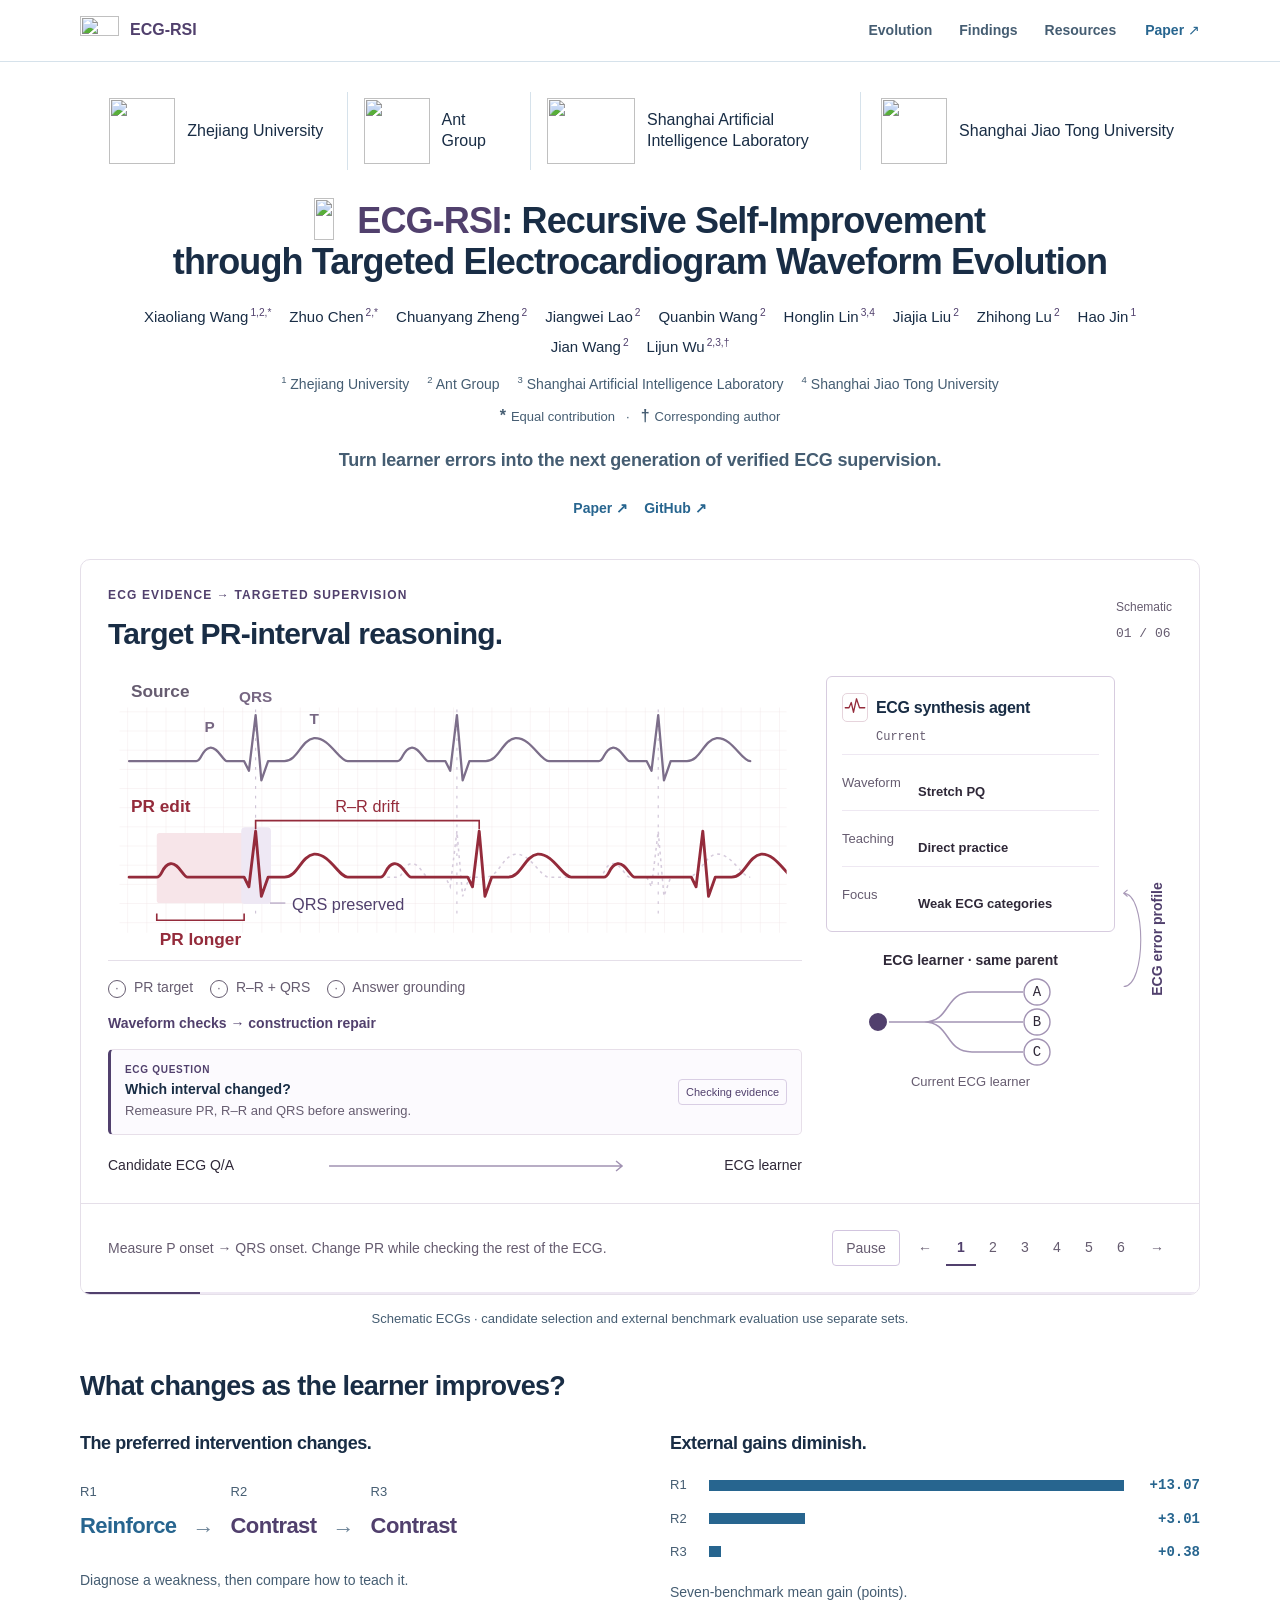
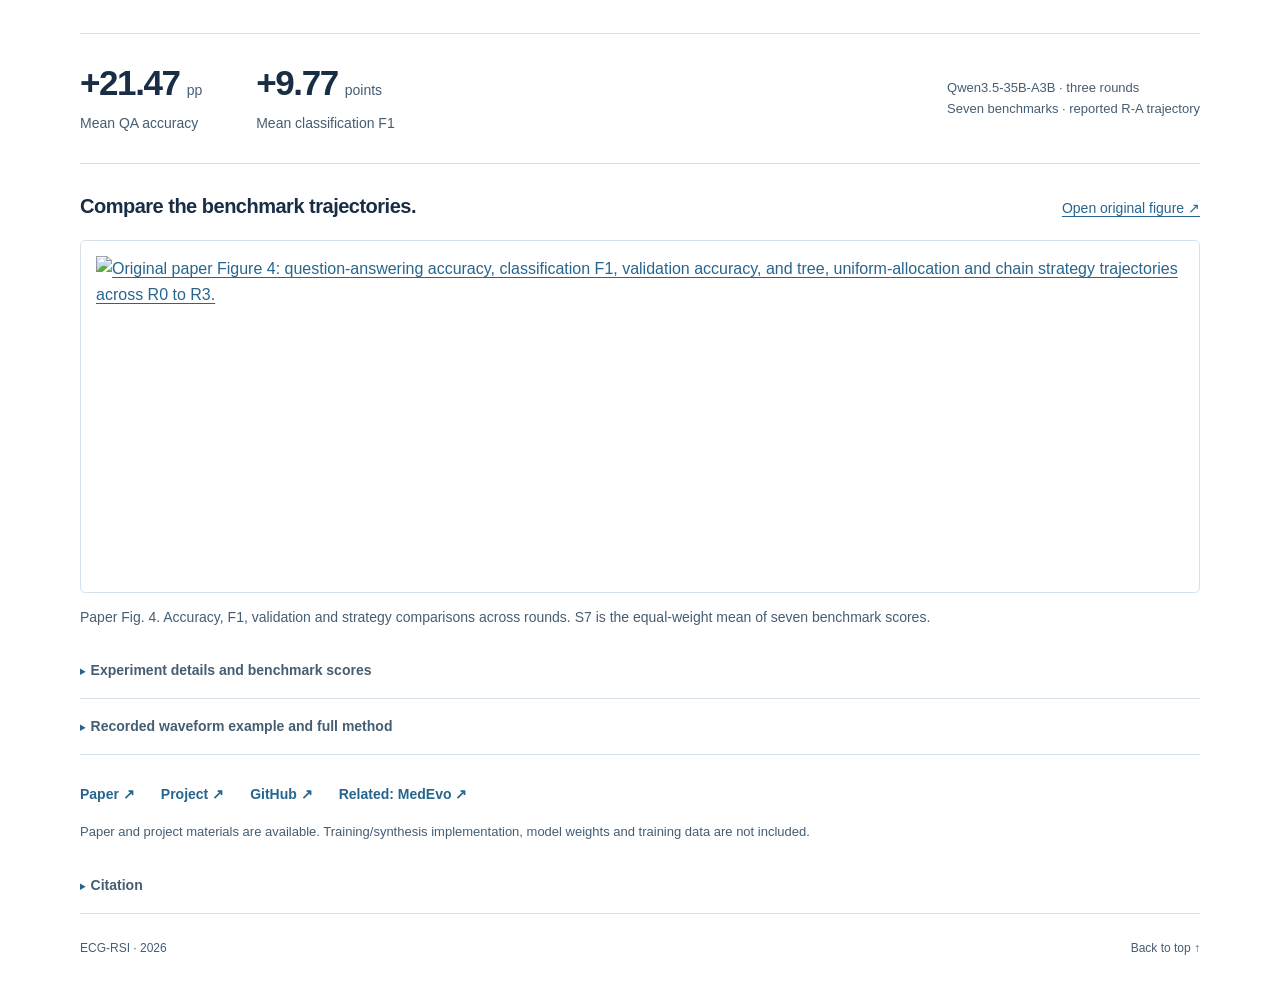
==== index.html @ 7d729351 "Align the ECG walkthrough and README" ====
<!doctype html>
<html lang="en">
<head>
  <meta charset="utf-8">
  <meta name="viewport" content="width=device-width, initial-scale=1">
  <title>ECG-RSI: Recursive Self-Improvement through Targeted Electrocardiogram Waveform Evolution</title>
  <meta name="description" content="ECG-RSI turns learner errors into targeted ECG supervision: edit and remeasure waveforms, compare training interventions, and evaluate transfer to external benchmarks.">
  <meta name="theme-color" content="#173956">
  <link rel="canonical" href="https://pork-pay.github.io/ECG-RSI/">
  <meta property="og:type" content="website">
  <meta property="og:title" content="ECG-RSI: Recursive Self-Improvement through Targeted Electrocardiogram Waveform Evolution">
  <meta property="og:description" content="Verified waveform synthesis and feedback-guided comparison of training interventions.">
  <meta property="og:url" content="https://pork-pay.github.io/ECG-RSI/">
  <meta property="og:image" content="https://pork-pay.github.io/ECG-RSI/assets/case-pr.png">
  <meta name="twitter:card" content="summary_large_image">
  <meta name="citation_title" content="ECG-RSI: Recursive Self-Improvement through Targeted Electrocardiogram Waveform Evolution">
  <meta name="citation_author" content="Xiaoliang Wang">
  <meta name="citation_author" content="Zhuo Chen">
  <meta name="citation_author" content="Chuanyang Zheng">
  <meta name="citation_author" content="Jiangwei Lao">
  <meta name="citation_author" content="Quanbin Wang">
  <meta name="citation_author" content="Honglin Lin">
  <meta name="citation_author" content="Jiajia Liu">
  <meta name="citation_author" content="Zhihong Lu">
  <meta name="citation_author" content="Hao Jin">
  <meta name="citation_author" content="Jian Wang">
  <meta name="citation_author" content="Lijun Wu">
  <meta name="citation_pdf_url" content="https://pork-pay.github.io/ECG-RSI/papers/ecg-rsi.pdf">
  <link rel="icon" href="assets/favicon.svg" type="image/svg+xml">
  <link rel="alternate icon" href="assets/favicon.ico">
  <link rel="apple-touch-icon" href="assets/apple-touch-icon.png">
  <link rel="stylesheet" href="assets/style.css">
  <script src="assets/site.js" defer></script>
</head>
<body>
<a class="skip-link" href="#main">Skip to content</a>
<header class="site-header"><nav class="nav-wrap" aria-label="Main navigation">
  <a class="project-brand" href="#top"><img src="assets/ecg-rsi-mark.svg" alt="" width="71" height="52"><span>ECG-RSI</span></a>
  <div class="nav-links"><a href="#evolution">Evolution</a><a href="#findings">Findings</a><a href="#resources">Resources</a></div>
  <a class="nav-paper" href="papers/ecg-rsi.pdf">Paper ↗</a>
</nav></header>
<main id="main">
  <section class="hero container" id="top" aria-labelledby="paper-title">
  <ul class="institution-banner" aria-label="Participating institutions">
    <li class="institution-identity institution-zju"><img class="institution-symbol" src="assets/zhejiang-university-symbol.png" width="66" height="66" alt=""><span class="institution-name">Zhejiang University</span></li>
    <li class="institution-identity institution-ant"><img class="institution-symbol" src="assets/ant-group-symbol.png" width="66" height="66" alt=""><span class="institution-name">Ant Group</span></li>
    <li class="institution-identity institution-shlab"><img class="institution-symbol" src="assets/shanghai-ai-lab-symbol.png" width="66" height="66" alt=""><span class="institution-name">Shanghai Artificial Intelligence Laboratory</span></li>
    <li class="institution-identity institution-sjtu"><img class="institution-symbol" src="assets/shanghai-jiao-tong-symbol.png" width="66" height="66" alt=""><span class="institution-name">Shanghai Jiao Tong University</span></li>
  </ul>
    <h1 id="paper-title" aria-label="ECG-RSI: Recursive Self-Improvement through Targeted Electrocardiogram Waveform Evolution"><img class="hero-mark" src="assets/ecg-rsi-mark.svg" alt="" width="100" height="73"><span class="project-name">ECG-RSI</span>: Recursive Self-Improvement <br class="title-break">through Targeted Electrocardiogram Waveform Evolution</h1>
  <section class="authors-section" id="authors" aria-label="Authors and affiliations">
    <div class="authors" aria-label="Authors">
      <span><a href="https://openreview.net/profile?id=~Wang_Xiaoliang2">Xiaoliang Wang</a><sup>1,2,*</sup></span>
      <span><a href="https://openreview.net/profile?id=~Zhuo_Chen3">Zhuo Chen</a><sup>2,*</sup></span>
      <span><a href="https://openreview.net/profile?id=~Chuanyang_Zheng2">Chuanyang Zheng</a><sup>2</sup></span>
      <span><a href="https://openreview.net/profile?id=~Jiangwei_Lao1">Jiangwei Lao</a><sup>2</sup></span>
      <span><a href="https://openreview.net/profile?id=~Quanbin_Wang1">Quanbin Wang</a><sup>2</sup></span>
      <span><a href="https://openreview.net/profile?id=~Honglin_Lin2">Honglin Lin</a><sup>3,4</sup></span>
      <span><a href="https://openreview.net/profile?id=~Jiajia_Liu1">Jiajia Liu</a><sup>2</sup></span>
      <span><a href="https://openreview.net/profile?id=~Zhihong_Lu2">Zhihong Lu</a><sup>2</sup></span>
      <span><a href="https://openreview.net/profile?id=~Hao_Jin4">Hao Jin</a><sup>1</sup></span>
      <span><a href="https://openreview.net/profile?id=~Jian_Wang25">Jian Wang</a><sup>2</sup></span>
      <span><a href="https://openreview.net/profile?id=~Lijun_Wu1">Lijun Wu</a><sup>2,3,†</sup></span>
    </div>
    <ol class="affiliations" aria-label="Author affiliations">
      <li><span><sup>1</sup> Zhejiang University</span></li><li><span><sup>2</sup> Ant Group</span></li>
      <li><span><sup>3</sup> Shanghai Artificial Intelligence Laboratory</span></li><li><span><sup>4</sup> Shanghai Jiao Tong University</span></li>
    </ol>
    <p class="author-note"><span class="note-entry"><b class="note-symbol">*</b> Equal contribution</span><span class="note-divider" aria-hidden="true">·</span><span class="note-entry"><b class="note-symbol">†</b> Corresponding author</span></p>
  </section>
    <p class="hero-idea">Turn learner errors into the next generation of verified ECG supervision.</p>
    <div class="hero-links"><a href="papers/ecg-rsi.pdf">Paper ↗</a><a href="https://github.com/pork-pay/ECG-RSI">GitHub ↗</a></div>
  </section>

  <section class="container evolution-section" id="evolution" aria-label="Animated ECG-RSI mechanism">
    <div class="evolution-demo" id="ecg-demo" data-step="5">
      <div class="demo-heading"><div><p class="eyebrow">ECG evidence → targeted supervision</p><h2 id="demo-title">Generate targeted ECG contrasts.</h2></div><div class="demo-phase"><span class="scene-kind">Schematic</span><span class="phase-count" id="phase-count">06 / 06</span></div></div>
      <div class="demo-network">
        <div class="signal-workbench">
          <svg id="signal-scene" viewBox="0 0 724 300" role="img" aria-labelledby="scene-title scene-desc">
            <title id="scene-title">ECG construction and next-generation supervision</title>
            <desc id="scene-desc">PR is measured from P onset to QRS onset. An illustrative edit lengthens PR, while construction feedback repairs R–R drift and preserves QRS morphology. Waveform-grounded answers train an ECG learner. Its errors propose three recipes from the same parent, and a separate selection set determines the retained learner and next examples.</desc>
            <defs><pattern id="ecg-grid" width="20" height="20" patternUnits="userSpaceOnUse"><path d="M20 0H0V20" fill="none" stroke="#eddee2" stroke-width=".7"/></pattern><clipPath id="signal-clip"><rect x="12" y="36" width="696" height="235" rx="5"/></clipPath></defs>
            <g id="wave-comparison" class="wave-comparison">
              <rect x="12" y="36" width="696" height="235" fill="url(#ecg-grid)" rx="5"/>
              <text class="scene-label" x="24" y="25">Source</text>
              <text class="scene-label edited-label" x="24" y="145">PR edit</text>
              <g class="signal-landmarks" aria-label="P wave, QRS complex and T wave"><text x="106" y="62">P</text><text x="154" y="30">QRS</text><text x="215" y="53">T</text></g>
              <g class="alignment-guides"><path d="M154 38V254 M364 38V254 M574 38V254"/></g>
              <path class="reference-trace" id="source-wave" d="M22 92.00 L92.00 92.00 C98.00 92.00 97.00 80.00 106.00 78.00 C114.00 76.00 120.00 92.00 124.00 92.00 L142.00 92.00 L147.00 102.00 L154.00 44.00 L160.00 112.00 L167.00 92.00 L184.00 92.00 C198.00 92.00 201.00 70.00 215.00 68.00 C231.00 67.00 241.00 92.00 250.00 92.00 L302.00 92.00 C308.00 92.00 307.00 80.00 316.00 78.00 C324.00 76.00 330.00 92.00 334.00 92.00 L352.00 92.00 L357.00 102.00 L364.00 44.00 L370.00 112.00 L377.00 92.00 L394.00 92.00 C408.00 92.00 411.00 70.00 425.00 68.00 C441.00 67.00 451.00 92.00 460.00 92.00 L512.00 92.00 C518.00 92.00 517.00 80.00 526.00 78.00 C534.00 76.00 540.00 92.00 544.00 92.00 L562.00 92.00 L567.00 102.00 L574.00 44.00 L580.00 112.00 L587.00 92.00 L604.00 92.00 C618.00 92.00 621.00 70.00 635.00 68.00 C651.00 67.00 661.00 92.00 670.00 92.00"/>
              <path class="ghost-trace" d="M22 213.00 L92.00 213.00 C98.00 213.00 97.00 201.00 106.00 199.00 C114.00 197.00 120.00 213.00 124.00 213.00 L142.00 213.00 L147.00 223.00 L154.00 165.00 L160.00 233.00 L167.00 213.00 L184.00 213.00 C198.00 213.00 201.00 191.00 215.00 189.00 C231.00 188.00 241.00 213.00 250.00 213.00 L302.00 213.00 C308.00 213.00 307.00 201.00 316.00 199.00 C324.00 197.00 330.00 213.00 334.00 213.00 L352.00 213.00 L357.00 223.00 L364.00 165.00 L370.00 233.00 L377.00 213.00 L394.00 213.00 C408.00 213.00 411.00 191.00 425.00 189.00 C441.00 188.00 451.00 213.00 460.00 213.00 L512.00 213.00 C518.00 213.00 517.00 201.00 526.00 199.00 C534.00 197.00 540.00 213.00 544.00 213.00 L562.00 213.00 L567.00 223.00 L574.00 165.00 L580.00 233.00 L587.00 213.00 L604.00 213.00 C618.00 213.00 621.00 191.00 635.00 189.00 C651.00 188.00 661.00 213.00 670.00 213.00"/>
              <rect id="pr-region" class="pr-region" x="46" y="167" width="96" height="73" rx="3"/>
              <g class="qrs-evidence"><rect x="139" y="161" width="31" height="80" rx="4"/><path d="M169 240h16"/><text x="192" y="247">QRS preserved</text></g>
              <g clip-path="url(#signal-clip)"><path class="edited-trace" id="edited-wave" d="M22 213.00 L46.00 213.00 C52.00 213.00 51.00 201.00 60.00 199.00 C68.00 197.00 74.00 213.00 78.00 213.00 L142.00 213.00 L147.00 223.00 L154.00 165.00 L160.00 233.00 L167.00 213.00 L184.00 213.00 C198.00 213.00 201.00 191.00 215.00 189.00 C231.00 188.00 241.00 213.00 250.00 213.00 L256.00 213.00 C262.00 213.00 261.00 201.00 270.00 199.00 C278.00 197.00 284.00 213.00 288.00 213.00 L352.00 213.00 L357.00 223.00 L364.00 165.00 L370.00 233.00 L377.00 213.00 L394.00 213.00 C408.00 213.00 411.00 191.00 425.00 189.00 C441.00 188.00 451.00 213.00 460.00 213.00 L466.00 213.00 C472.00 213.00 471.00 201.00 480.00 199.00 C488.00 197.00 494.00 213.00 498.00 213.00 L562.00 213.00 L567.00 223.00 L574.00 165.00 L580.00 233.00 L587.00 213.00 L604.00 213.00 C618.00 213.00 621.00 191.00 635.00 189.00 C651.00 188.00 661.00 213.00 670.00 213.00"/></g>
              <path id="pr-bracket" class="pr-bracket" d="M46 251v7H142v-7"/>
              <text id="pr-label" class="interval-label" x="94" y="284">PR longer</text>
              <path id="rr-bracket" class="rr-bracket" d="M154 163v-9H364v9"/>
              <text id="rr-label" class="rr-label" x="259" y="145">R–R preserved</text>
              <line id="scan-line" class="scan-line" x1="24" y1="165" x2="24" y2="246"/>
            </g>
            <g id="next-batch" class="next-batch">
              <text class="scene-label" x="24" y="24">Next ECG lesson: PR contrasts</text>
              <g class="candidate-pair" id="candidate-0" transform="translate(16 43)">
      <rect class="candidate-frame" x="0" y="0" width="218" height="222" rx="9"/>
      <text class="candidate-label" x="15" y="25">Pair 1</text>
      <text class="trace-label" x="15" y="51">Reference</text>
      <path class="reference-trace" d="M22 0 L92 0 C98 0 97 -12 106 -14 C114 -16 120 0 124 0 L142 0 L147 10 L154 -48 L160 20 L167 0 L184 0 C198 0 201 -22 215 -24 C231 -25 241 0 250 0 L302 0 C308 0 307 -12 316 -14 C324 -16 330 0 334 0 L352 0 L357 10 L364 -48 L370 20 L377 0 L394 0 C408 0 411 -22 425 -24 C441 -25 451 0 460 0 L512 0 C518 0 517 -12 526 -14 C534 -16 540 0 544 0 L562 0 L567 10 L574 -48 L580 20 L587 0 L604 0 C618 0 621 -22 635 -24 C651 -25 661 0 670 0" transform="translate(7 85) scale(.27 .56)"/>
      <text class="trace-label" x="15" y="145">Longer PR</text>
      <path class="contrast-trace" d="M22 0 L46 0 C52 0 51 -12 60 -14 C68 -16 74 0 78 0 L142 0 L147 10 L154 -48 L160 20 L167 0 L184 0 C198 0 201 -22 215 -24 C231 -25 241 0 250 0 L256 0 C262 0 261 -12 270 -14 C278 -16 284 0 288 0 L352 0 L357 10 L364 -48 L370 20 L377 0 L394 0 C408 0 411 -22 425 -24 C441 -25 451 0 460 0 L466 0 C472 0 471 -12 480 -14 C488 -16 494 0 498 0 L562 0 L567 10 L574 -48 L580 20 L587 0 L604 0 C618 0 621 -22 635 -24 C651 -25 661 0 670 0" transform="translate(7 181) scale(.27 .56)"/>
    </g>
<g class="candidate-pair" id="candidate-1" transform="translate(254 43)">
      <rect class="candidate-frame" x="0" y="0" width="218" height="222" rx="9"/>
      <text class="candidate-label" x="15" y="25">Pair 2</text>
      <text class="trace-label" x="15" y="51">Reference</text>
      <path class="reference-trace" d="M22 0 L92 0 C98 0 97 -12 106 -14 C114 -16 120 0 124 0 L142 0 L147 10 L154 -48 L160 20 L167 0 L184 0 C198 0 201 -22 215 -24 C231 -25 241 0 250 0 L322 0 C328 0 327 -12 336 -14 C344 -16 350 0 354 0 L372 0 L377 10 L384 -48 L390 20 L397 0 L414 0 C428 0 431 -22 445 -24 C461 -25 471 0 480 0 L552 0 C558 0 557 -12 566 -14 C574 -16 580 0 584 0 L602 0 L607 10 L614 -48 L620 20 L627 0 L644 0 C658 0 661 -22 675 -24 C691 -25 701 0 710 0" transform="translate(7 85) scale(.27 .56)"/>
      <text class="trace-label" x="15" y="145">Longer PR</text>
      <path class="contrast-trace" d="M22 0 L46 0 C52 0 51 -12 60 -14 C68 -16 74 0 78 0 L142 0 L147 10 L154 -48 L160 20 L167 0 L184 0 C198 0 201 -22 215 -24 C231 -25 241 0 250 0 L276 0 C282 0 281 -12 290 -14 C298 -16 304 0 308 0 L372 0 L377 10 L384 -48 L390 20 L397 0 L414 0 C428 0 431 -22 445 -24 C461 -25 471 0 480 0 L506 0 C512 0 511 -12 520 -14 C528 -16 534 0 538 0 L602 0 L607 10 L614 -48 L620 20 L627 0 L644 0 C658 0 661 -22 675 -24 C691 -25 701 0 710 0" transform="translate(7 181) scale(.27 .56)"/>
    </g>
<g class="candidate-pair" id="candidate-2" transform="translate(492 43)">
      <rect class="candidate-frame" x="0" y="0" width="218" height="222" rx="9"/>
      <text class="candidate-label" x="15" y="25">Pair 3</text>
      <text class="trace-label" x="15" y="51">Reference</text>
      <path class="reference-trace" d="M22 0 L92 0 C98 0 97 -12 106 -14 C114 -16 120 0 124 0 L142 0 L147 10 L154 -48 L160 20 L167 0 L184 0 C198 0 201 -22 215 -24 C231 -25 241 0 250 0 L342 0 C348 0 347 -12 356 -14 C364 -16 370 0 374 0 L392 0 L397 10 L404 -48 L410 20 L417 0 L434 0 C448 0 451 -22 465 -24 C481 -25 491 0 500 0 L592 0 C598 0 597 -12 606 -14 C614 -16 620 0 624 0 L642 0 L647 10 L654 -48 L660 20 L667 0 L684 0 C698 0 701 -22 715 -24 C731 -25 741 0 750 0" transform="translate(7 85) scale(.27 .56)"/>
      <text class="trace-label" x="15" y="145">Longer PR</text>
      <path class="contrast-trace" d="M22 0 L46 0 C52 0 51 -12 60 -14 C68 -16 74 0 78 0 L142 0 L147 10 L154 -48 L160 20 L167 0 L184 0 C198 0 201 -22 215 -24 C231 -25 241 0 250 0 L296 0 C302 0 301 -12 310 -14 C318 -16 324 0 328 0 L392 0 L397 10 L404 -48 L410 20 L417 0 L434 0 C448 0 451 -22 465 -24 C481 -25 491 0 500 0 L546 0 C552 0 551 -12 560 -14 C568 -16 574 0 578 0 L642 0 L647 10 L654 -48 L660 20 L667 0 L684 0 C698 0 701 -22 715 -24 C731 -25 741 0 750 0" transform="translate(7 181) scale(.27 .56)"/>
    </g>
              <text class="pair-caption" x="362" y="288">Same R–R within each pair · different PR</text>
            </g>
          </svg>
          <div class="construction-checks" aria-label="ECG construction checks"><span id="target-check"><i>·</i> PR target</span><span id="protect-check"><i>·</i> R–R + QRS</span><span id="answer-check"><i>·</i> Answer grounding</span><span class="feedback-tag" id="construction-feedback">Waveform checks → construction repair</span></div>
          <div class="ecg-question" id="ecg-question" data-state="candidate"><div><span class="question-label">ECG question</span><strong>Which interval changed?</strong><p id="question-answer">Contrasting PR · matched R–R within each pair.</p></div><span class="question-state" id="question-state">Next candidates</span></div>
          <div class="learning-route"><span id="admission-label">Candidate ECG Q/A</span><svg viewBox="0 0 300 22" aria-hidden="true"><path d="M0 11H293m-6-5 6 5-6 5"/><circle id="example-packet" cx="293" cy="11" r="4"/></svg><span>ECG learner</span></div>
        </div>
        <div class="agent-column">
          <div class="agent-state updated" id="agent-state">
            <div class="agent-heading"><span class="agent-icon" aria-hidden="true"><svg viewBox="0 0 32 32"><path d="M3 17H8l3-7 3 13 4-18 4 12h7"/></svg></span><h3>ECG synthesis agent</h3><span id="agent-version">Retained</span></div>
            <dl class="agent-rules">
              <div id="operator-rule" class="changed"><dt>Waveform</dt><dd><s id="operator-old">Stretch PQ</s><strong id="operator-value">PQ + TP compensation</strong></dd></div>
              <div id="prompt-rule" class="changed"><dt>Teaching</dt><dd><s id="prompt-old">Direct practice</s><strong id="prompt-value">PR contrast pairs</strong></dd></div>
              <div id="sampling-rule" class="changed"><dt>Focus</dt><dd><s id="sampling-old">Weak ECG categories</s><strong id="sampling-value">Interval confusion</strong></dd></div>
            </dl>
          </div>
          <div class="student-state">
            <div><p class="student-label">ECG learner · same parent</p><svg class="branch-scene" viewBox="0 0 244 100" role="img" aria-label="Three candidate interventions are trained from the same parent and compared"><path d="M29 50H75M75 50C102 50 95 20 123 20H174M75 50H174M75 50C102 50 95 80 123 80H174"/><circle class="parent-dot" cx="29" cy="50" r="10"/><circle class="branch-node branch-a" cx="188" cy="20" r="13"/><circle class="branch-node branch-b selected" cx="188" cy="50" r="13"/><circle class="branch-node branch-c" cx="188" cy="80" r="13"/><text x="188" y="24">A</text><text x="188" y="54">B</text><text x="188" y="84">C</text></svg><p id="student-status">Retained recipe → next ECG batch</p></div>
            <div class="learner-return active"><svg viewBox="0 0 45 203" aria-hidden="true"><path id="learner-return-path" d="M3 186C44 186 44 18 3 18m7-6-7 6 7 6"/><circle id="feedback-packet" r="4" cx="3" cy="18"/></svg><span>ECG error profile</span></div>
          </div>
        </div>
      </div>
      <div class="demo-footer"><p id="phase-caption">The next batch contrasts PR at matched R–R. Each candidate is checked before use.</p><div class="demo-controls"><button id="play-toggle" type="button" aria-label="Play animation">Play</button><button id="previous-step" type="button" aria-label="Previous step">←</button><div class="step-buttons" aria-label="Animation steps"><button type="button" data-step-to="0" aria-label="Step 1: Measure and edit PR">1</button><button type="button" data-step-to="1" aria-label="Step 2: Preserve R–R and QRS">2</button><button type="button" data-step-to="2" aria-label="Step 3: Verify ECG evidence and answer">3</button><button type="button" data-step-to="3" aria-label="Step 4: Propose ECG teaching recipes">4</button><button type="button" data-step-to="4" aria-label="Step 5: Select a qualifying recipe">5</button><button type="button" data-step-to="5" aria-label="Step 6: Generate PR contrast pairs" aria-current="step">6</button></div><button id="next-step" type="button" aria-label="Next step">→</button></div></div>
      <div class="animation-progress" role="progressbar" aria-label="Animation position" aria-valuemin="0" aria-valuemax="100" aria-valuenow="100"><span id="animation-progress"></span></div>
    </div>
    <p class="demo-note">Schematic ECGs · candidate selection and external benchmark evaluation use separate sets.</p>
  </section>



  <section class="container findings-section" id="findings" aria-labelledby="findings-title">
    <h2 id="findings-title">What changes as the learner improves?</h2>
    <div class="insights">
      <article class="teaching-insight"><h3>The preferred intervention changes.</h3><div class="teaching-path"><div><span>R1</span><strong>Reinforce</strong></div><i aria-hidden="true">→</i><div><span>R2</span><strong>Contrast</strong></div><i aria-hidden="true">→</i><div><span>R3</span><strong>Contrast</strong></div></div><p>Diagnose a weakness, then compare how to teach it.</p></article>
      <article class="transfer-insight"><h3>External gains diminish.</h3><div class="gain-bars" aria-label="Successive external S7 gains: R1 13.07, R2 3.01, R3 0.38 points"><div><span>R1</span><i style="--gain:100%"></i><strong>+13.07</strong></div><div><span>R2</span><i style="--gain:23.03%"></i><strong>+3.01</strong></div><div><span>R3</span><i style="--gain:2.91%"></i><strong>+0.38</strong></div></div><p>Seven-benchmark mean gain (points).</p></article>
    </div>
    <div class="headline-results"><div><strong>+21.47<span>pp</span></strong><span>Mean QA accuracy</span></div><div><strong>+9.77<span>points</span></strong><span>Mean classification F1</span></div><p>Qwen3.5-35B-A3B · three rounds<br> Seven benchmarks · reported R-A trajectory</p></div>
    <figure class="paper-comparison" id="benchmark-comparison">
      <div class="comparison-heading"><h3>Compare the benchmark trajectories.</h3><a href="assets/benchmark-comparison.pdf" target="_blank" rel="noopener">Open original figure ↗</a></div>
      <div class="comparison-scroll" tabindex="0" role="region" aria-label="Figure 4 benchmark comparisons; scroll horizontally on small screens"><a href="assets/benchmark-comparison.pdf" target="_blank" rel="noopener"><img src="assets/benchmark-comparison.png" width="1584" height="467" alt="Original paper Figure 4: question-answering accuracy, classification F1, validation accuracy, and tree, uniform-allocation and chain strategy trajectories across R0 to R3." loading="lazy"></a></div>
      <figcaption>Paper Fig. 4. Accuracy, F1, validation and strategy comparisons across rounds. S7 is the equal-weight mean of seven benchmark scores. <span class="scroll-hint">Scroll to compare panels.</span></figcaption>
    </figure>
    <details class="detail-block" id="experiment-details"><summary>Experiment details and benchmark scores</summary><div class="detail-content"><p>S7 equally weights four accuracy and three classification F1 scores on a 0–100 scale. The main trajectory rises from 30.15 to 46.61. Mean QA accuracy increases from 34.57% to 56.04%; mean F1 increases from 24.27 to 34.03. Gains are computed before rounding.</p><div class="table-scroll" tabindex="0" role="region" aria-label="Round-by-round benchmark table; scroll horizontally on small screens">
          <table><caption>ECG-RSI main trajectory (R-A)</caption><thead><tr><th scope="col">Benchmark</th><th scope="col">Metric</th><th scope="col">R0</th><th scope="col">R1</th><th scope="col">R2</th><th scope="col">R3</th></tr></thead><tbody>
            <tr><th scope="row">MMMU-ECG</th><td>Accuracy</td><td>42.00</td><td>48.00</td><td>56.00</td><td>57.50</td></tr>
            <tr><th scope="row">CSN</th><td>Accuracy</td><td>30.91</td><td>61.68</td><td>64.86</td><td>67.23</td></tr>
            <tr><th scope="row">G12EC</th><td>Accuracy</td><td>41.36</td><td>64.61</td><td>66.39</td><td>66.24</td></tr>
            <tr><th scope="row">ECG-QA</th><td>Accuracy</td><td>23.99</td><td>33.56</td><td>34.55</td><td>33.18</td></tr>
            <tr><th scope="row">PTB-XL</th><td>F1</td><td>29.50</td><td>32.90</td><td>36.40</td><td>38.30</td></tr>
            <tr><th scope="row">CPSC2018</th><td>F1</td><td>13.10</td><td>23.00</td><td>23.90</td><td>22.80</td></tr>
            <tr><th scope="row">CODE-15%</th><td>F1</td><td>30.20</td><td>38.80</td><td>41.50</td><td>41.00</td></tr>
            <tr class="aggregate"><th scope="row">S7</th><td>Equal-weight mean</td><td>30.15</td><td>43.22</td><td>46.23</td><td>46.61</td></tr>
          </tbody></table>
        </div><p>Interventions are compared from the same parent on a separate selection set. Source: the paper’s main results and “Round-Wise Branch Selection and Data Composition.” These are observations from the reported setting.</p></div></details>
    <details class="detail-block" id="method"><summary>Recorded waveform example and full method</summary><div class="detail-content"><p>The appendix PR example requests 300 ms and remeasures 298 ms, with heart rate 74.6 bpm. It lengthens the PQ segment and compensates in the TP segment to preserve the RR interval. These values follow the paper’s automatic measurement convention.</p><figure><a href="assets/case-pr.png" target="_blank" rel="noopener"><img src="assets/case-pr.png" width="1844" height="1060" alt="Recorded PR-prolongation example from the paper" loading="lazy"></a><figcaption>Paper appendix, Case 1. Click to inspect the original and edited ECGs.</figcaption></figure><figure><a href="assets/method.svg" target="_blank" rel="noopener"><img src="assets/method.svg" width="896" height="410" alt="ECG-RSI framework with construction and learner feedback loops" loading="lazy"></a><figcaption>Paper Fig. 1. Construction feedback repairs operators and prompts. Learner feedback proposes recipes; same-parent candidate comparisons select a model.</figcaption></figure></div></details>
  </section>

  <section class="container resources-section" id="resources" aria-label="Resources">
    <div class="resource-links"><a href="papers/ecg-rsi.pdf">Paper ↗</a><a href="https://pork-pay.github.io/ECG-RSI/">Project ↗</a><a href="https://github.com/pork-pay/ECG-RSI">GitHub ↗</a><a href="https://pork-pay.github.io/MedEvo/">Related: MedEvo ↗</a></div>
    <p class="availability">Paper and project materials are available. Training/synthesis implementation, model weights and training data are not included.</p>
    <details class="detail-block citation" id="cite"><summary>Citation</summary><div class="detail-content"><button class="copy-button" type="button" data-copy="bibtex">Copy BibTeX</button><pre><code id="bibtex">@misc{wang2026ecgrsi,
  title = {ECG-RSI: Recursive Self-Improvement through Targeted Electrocardiogram Waveform Evolution},
  author = {Wang, Xiaoliang and Chen, Zhuo and Zheng, Chuanyang and Lao, Jiangwei and Wang, Quanbin and Lin, Honglin and Liu, Jiajia and Lu, Zhihong and Jin, Hao and Wang, Jian and Wu, Lijun},
  year = {2026},
  url = {https://pork-pay.github.io/ECG-RSI/}
}</code></pre><p id="copy-status" role="status" aria-live="polite"></p></div></details>
  </section>
</main>
<footer class="container site-footer"><span>ECG-RSI · 2026</span><a href="#top">Back to top ↑</a></footer>
</body>
</html>
---- assets/style.css ----
/* ECG-RSI: compact research narrative, legible mechanism and original evidence. */
:root {
  --ink: #192d45;
  --muted: #455d72;
  --blue: #27658f;
  --teal: #126e70;
  --violet: #51406d;
  --maroon: #942b3b;
  --warn: #942b3b;
  --line: #d6e2eb;
  --paper: #fff;
  --ivory: #f7fbff;
  --content: 1120px;
}
* { box-sizing: border-box; }
html { scroll-behavior: smooth; scroll-padding-top: 76px; }
body { margin: 0; background: var(--paper); color: var(--ink); font: 16px/1.65 -apple-system, BlinkMacSystemFont, "Segoe UI", Helvetica, Arial, sans-serif; -webkit-font-smoothing: antialiased; }
a { color: var(--blue); text-decoration-thickness: 1px; text-underline-offset: 3px; }
a:hover { color: var(--violet); }
button { font: inherit; }
button, a, summary { -webkit-tap-highlight-color: transparent; }
a:focus-visible, button:focus-visible, summary:focus-visible, [tabindex]:focus-visible { outline: 3px solid var(--teal); outline-offset: 4px; }
h1, h2, h3, p, figure { margin: 0; }
h1, h2, h3 { line-height: 1.22; letter-spacing: -.025em; text-wrap: balance; }
img, svg { max-width: 100%; height: auto; }
sup { font-size: .68em; line-height: 0; vertical-align: super; }
.container, .nav-wrap { width: min(var(--content), calc(100% - 56px)); margin-inline: auto; }
.skip-link { position: fixed; left: 20px; top: -70px; padding: 8px 15px; background: white; z-index: 30; }
.skip-link:focus { top: 10px; }
.site-header { height: 62px; border-bottom: 1px solid var(--line); background: white; }
.nav-wrap { display: flex; align-items: center; height: 100%; gap: 26px; }
.project-brand { display: inline-flex; align-items: center; gap: 11px; color: var(--violet); font-size: 16px; font-weight: 720; text-decoration: none; }
.project-brand img { width: 39px; height: auto; }
.nav-links { display: flex; gap: 27px; margin-left: auto; }
.nav-links a, .nav-paper { font-size: 14px; font-weight: 550; text-decoration: none; }
.nav-links a { color: var(--muted); }
.nav-paper { margin-left: 3px; }
.hero { text-align: center; padding: 33px 0 28px; }
.hero h1 { color: var(--ink); }
.project-name { display: inline-flex; align-items: center; justify-content: center; gap: 17px; color: var(--violet); font-size: 48px; font-weight: 760; letter-spacing: -.045em; }
.project-name img { width: 77px; height: auto; }
.title-detail { display: block; font-size: 23px; font-weight: 570; letter-spacing: -.025em; line-height: 1.35; margin: 12px auto 0; max-width: 970px; }
.hero-idea { font-size: 16px; color: var(--muted); margin: 17px 0 13px; }
.hero-links { display: flex; align-items: center; justify-content: center; gap: 27px; }
.hero-links a { font-size: 14px; font-weight: 650; text-decoration: none; }
.evolution-section { margin-top: 5px; }
.evolution-demo { --ecg-red: #942b3b; --ecg-purple: #51406d; --ink: #2f2838; --muted: #665c70; --line: #e5dfe9; background: #fff; border: 1px solid var(--line); border-radius: 10px; overflow: hidden; }
.demo-heading { display: flex; align-items: center; justify-content: space-between; gap: 20px; padding: 26px 27px 20px; }
.eyebrow { font-size: 12px; letter-spacing: .095em; text-transform: uppercase; font-weight: 680; color: var(--violet); margin-bottom: 10px; }
.demo-heading h2 { font-size: 30px; min-height: 37px; font-weight: 680; }
.phase-count { font: 13px ui-monospace, SFMono-Regular, Consolas, monospace; color: var(--muted); align-self: flex-start; padding-top: 5px; white-space: nowrap; }
.demo-phase { display: flex; flex-direction: column; align-items: flex-end; gap: 3px; }
.scene-kind { font-size: 12px; color: var(--muted); }
.demo-network { display: grid; grid-template-columns: minmax(0, 1fr) 346px; gap: 24px; padding: 0 27px 17px; }
.signal-workbench { min-width: 0; align-self: center; }
.signal-workbench > svg { width: 100%; display: block; overflow: visible; }
.scene-label { font-size: 18px; font-weight: 600; fill: var(--muted); }
.edited-label { fill: var(--ecg-red); }
.signal-landmarks { font-size: 16px; font-weight: 600; fill: #776783; text-anchor: middle; }
.alignment-guides path { fill: none; stroke: #cbbfd4; stroke-width: 1.1; stroke-dasharray: 3 7; }
.reference-trace { fill: none; stroke: #7c6e8a; stroke-width: 2.4; stroke-linecap: round; stroke-linejoin: round; }
.ghost-trace { fill: none; stroke: #d6cbdc; stroke-width: 1.6; stroke-dasharray: 3 4; }
.edited-trace { fill: none; stroke: var(--ecg-red); stroke-width: 3; stroke-linecap: round; stroke-linejoin: round; }
.pr-region { fill: #f7e5e9; }
.qrs-evidence rect { fill: #eee8f4; }
.qrs-evidence path { fill: none; stroke: #ac9cbd; stroke-width: 1.2; }
.qrs-evidence text { font-size: 17px; fill: var(--ecg-purple); }
.pr-bracket, .rr-bracket { fill: none; stroke: var(--ecg-red); stroke-width: 1.7; }
.rr-bracket { stroke: var(--ecg-purple); }
.interval-label { font-size: 18px; fill: var(--ecg-red); font-weight: 650; text-anchor: middle; }
.rr-label { font-size: 17px; fill: var(--ecg-purple); text-anchor: middle; }
.scan-line { stroke: var(--ecg-purple); stroke-width: 2; opacity: 0; }
.construction-checks { display: flex; align-items: center; justify-content: flex-start; gap: 12px 17px; border-top: 1px solid var(--line); padding: 15px 0 12px; color: var(--muted); flex-wrap: wrap; font-size: 14px; min-height: 59px; }
.construction-checks > span { white-space: nowrap; }
.construction-checks i { font-style: normal; display: inline-flex; justify-content: center; align-items: center; width: 18px; height: 18px; border: 1px solid currentColor; border-radius: 50%; font-size: 12px; margin-right: 4px; }
.construction-checks .pass { color: var(--ecg-purple); }
.construction-checks .fail { color: var(--ecg-red); }
.feedback-tag { font-size: 14px; width: 100%; color: var(--violet); font-weight: 550; }
.feedback-tag.active { color: var(--maroon); font-weight: 680; }
.ecg-question { display: flex; align-items: center; justify-content: space-between; gap: 14px; padding: 13px 14px; margin: 2px 0 10px; border: 1px solid #e7dfe9; border-left: 3px solid var(--ecg-purple); border-radius: 5px; background: #fcfafe; }
.question-label { display: block; font-size: 10px; line-height: 1.3; font-weight: 650; text-transform: uppercase; letter-spacing: .07em; color: var(--ecg-purple); margin-bottom: 4px; }
.ecg-question strong { display: block; font-size: 14px; line-height: 1.4; font-weight: 600; }
.ecg-question p { font-size: 13px; line-height: 1.45; color: var(--muted); margin-top: 3px; }
.question-state { flex-shrink: 0; font-size: 11px; line-height: 1.3; white-space: nowrap; color: var(--ecg-purple); border: 1px solid #d9cee4; border-radius: 4px; padding: 5px 7px; }
.ecg-question[data-state="repair"] { border-left-color: var(--ecg-red); background: #fffafb; }
.ecg-question[data-state="repair"] .question-state { color: var(--ecg-red); border-color: #e5c6ce; }
.ecg-question[data-state="verified"] .question-state { background: #f0eaf6; }
.learning-route { display: flex; gap: 13px; align-items: center; min-height: 41px; font-size: 14px; color: var(--ink); }
.learning-route > svg { flex: 1; min-width: 15px; height: 22px; overflow: visible; }
.learning-route path { fill: none; stroke: #a192b2; stroke-width: 1.5; }
.learning-route circle { fill: var(--ecg-purple); opacity: 0; }
.learning-route > span { white-space: nowrap; }
.agent-column { position: relative; padding: 3px 57px 0 0; min-width: 0; }
.agent-state { border: 1px solid #d7ccdf; background: white; border-radius: 6px; padding: 16px 15px 9px; min-height: 249px; position: relative; }
.agent-heading { display: flex; align-items: center; gap: 8px; margin-bottom: 10px; flex-wrap: wrap; }
.agent-icon { color: var(--ecg-red); width: 26px; height: 29px; display: inline-flex; align-items: center; justify-content: center; border: 1px solid #e6d4dc; border-radius: 5px; }
.agent-icon svg { width: 24px; height: 24px; }
.agent-icon path { fill: none; stroke: currentColor; stroke-width: 1.7; stroke-linecap: round; stroke-linejoin: round; }
.agent-heading h3 { font-size: 16px; font-weight: 650; letter-spacing: -.02em; }
.agent-heading > span:last-child { font: 12px ui-monospace, SFMono-Regular, Consolas, monospace; color: var(--muted); width: 100%; padding-left: 34px; }
.agent-rules { margin: 0; }
.agent-rules > div { display: grid; grid-template-columns: 68px 1fr; gap: 8px; min-height: 56px; align-items: center; border-top: 1px solid #eee8f2; }
.agent-rules dt { font-size: 13px; color: var(--muted); }
.agent-rules dd { margin: 0; font-size: 13px; line-height: 1.5; min-width: 0; }
.agent-rules s { color: #857a90; display: block; min-height: 19px; text-decoration-color: #a99bb4; visibility: hidden; }
.agent-rules strong { color: var(--ink); font-weight: 560; display: block; }
.agent-rules .changed s { visibility: visible; }
.agent-rules .changed strong { color: var(--violet); }
.agent-rules #operator-rule.changed strong { color: var(--ecg-red); }
.agent-state.updated { border-color: #a99abe; }
.student-state { position: static; display: flex; align-items: center; justify-content: center; min-height: 163px; padding: 17px 0 0; }
.student-state > div:first-child { width: 100%; }
.student-label { text-align: center; font-size: 14px; color: var(--ink); font-weight: 550; }
.branch-scene { width: 244px; height: 100px; display: block; margin: auto; }
.branch-scene path { fill: none; stroke: #a394b4; stroke-width: 1.6; }
.parent-dot { fill: var(--ecg-purple); stroke: white; stroke-width: 2; }
.branch-node { fill: white; stroke: #a394b4; stroke-width: 1.4; }
.branch-scene text { font: 14px ui-monospace, SFMono-Regular, Consolas, monospace; fill: var(--ink); text-anchor: middle; }
.branch-node.active { fill: #efe9f5; stroke: var(--violet); stroke-width: 2; }
.branch-b.selected { fill: #ded2ea; stroke: var(--ecg-purple); stroke-width: 2.4; }
.student-state #student-status { text-align: center; font-size: 13px; color: var(--muted); min-height: 22px; line-height: 1.5; }
.learner-return { position: absolute; top: 65px; right: 0; height: calc(100% - 110px); width: 50px; }
.learner-return svg { position: absolute; left: 0; top: 0; width: 25px; height: 100%; overflow: visible; }
.learner-return path { fill: none; stroke: #a99ab8; stroke-width: 2; }
.learner-return circle { fill: var(--violet); opacity: 0; }
.learner-return > span { position: absolute; left: 28px; top: 50%; writing-mode: vertical-rl; transform: translateY(-50%) rotate(180deg); white-space: nowrap; font-size: 14px; line-height: 1; color: var(--violet); font-weight: 550; }
.learner-return.active path { stroke: var(--violet); stroke-width: 2.2; }
.next-batch { opacity: 1; }
.wave-comparison { opacity: 0; }
.candidate-frame { fill: #fff; stroke: #dacede; stroke-width: 1.2; }
.candidate-label { font-size: 18px; font-weight: 650; fill: var(--ink); }
.trace-label { font-size: 16px; fill: var(--muted); }
.contrast-trace { fill: none; stroke: var(--ecg-red); stroke-width: 1.8; stroke-linecap: round; stroke-linejoin: round; vector-effect: non-scaling-stroke; }
.candidate-pair .reference-trace { stroke-width: 1.6; vector-effect: non-scaling-stroke; }
.pair-caption { font-size: 17px; fill: var(--violet); font-weight: 550; text-anchor: middle; }
.demo-footer { border-top: 1px solid var(--line); display: flex; align-items: center; justify-content: space-between; flex-wrap: wrap; gap: 17px; padding: 17px 27px; min-height: 89px; background: #fff; }
.demo-footer > p { font-size: 14px; color: var(--muted); max-width: 610px; line-height: 1.6; flex: 1 1 430px; }
.demo-controls { display: flex; gap: 6px; align-items: center; flex-shrink: 0; margin-left: auto; }
.demo-controls button { border: 0; background: transparent; color: var(--muted); font-size: 14px; cursor: pointer; border-radius: 4px; min-width: 30px; height: 36px; padding: 4px; }
.demo-controls #play-toggle { border: 1px solid #d2c5df; font-size: 14px; min-width: 68px; margin-right: 4px; }
.demo-controls button:hover { background: #f1ebf7; color: var(--violet); }
.step-buttons { display: flex; gap: 2px; }
.step-buttons button { width: 30px; min-width: 30px; border-bottom: 2px solid transparent; border-radius: 0; }
.step-buttons button[aria-current="step"] { color: var(--violet); border-color: var(--violet); font-weight: 700; }
.animation-progress { height: 2px; background: #eee8f3; }
.animation-progress > span { display: block; width: 100%; height: 100%; background: var(--violet); }
.demo-note { font-size: 13px; color: var(--muted); margin: 13px 0 0; text-align: center; }
.authors-section { text-align: center; padding: 31px 0 28px; border-bottom: 1px solid var(--line); }
.authors { display: flex; flex-wrap: wrap; justify-content: center; gap: 4px 17px; font-size: 14px; line-height: 1.8; max-width: 1080px; margin: auto; }
.authors > span { white-space: nowrap; }
.authors a { color: var(--ink); text-decoration: none; }
.authors a:hover { text-decoration: underline; }
.authors sup { color: var(--violet); margin-left: 2px; }
.affiliations { list-style: none; padding: 0; display: grid; grid-template-columns: repeat(4, 1fr); gap: 14px 22px; justify-content: center; font-size: 12px; color: var(--muted); margin: 23px auto 0; max-width: 1040px; line-height: 1.5; }
.affiliations li { display: flex; flex-direction: column; align-items: center; gap: 9px; }
.affiliation-mark { display: flex; justify-content: center; align-items: center; height: 30px; }
.affiliation-mark img { height: 30px; width: auto; }
.affiliations li:nth-child(3) .affiliation-mark img { width: 64px; height: auto; }
.author-note { font-size: 12px; color: var(--muted); margin-top: 15px; }
.findings-section { padding-top: 41px; }
.findings-section > h2 { font-size: 27px; font-weight: 630; margin-bottom: 30px; }
.insights { display: grid; grid-template-columns: 1fr 1fr; gap: 60px; }
.insights h3 { font-size: 18px; font-weight: 650; margin-bottom: 19px; }
.insights p { font-size: 14px; color: var(--muted); margin-top: 18px; }
.teaching-path { display: flex; align-items: center; gap: 16px; min-height: 77px; }
.teaching-path > div { min-width: 85px; }
.teaching-path span { font-size: 13px; color: var(--muted); display: block; margin-bottom: 6px; }
.teaching-path strong { font-size: 22px; font-weight: 550; color: var(--violet); letter-spacing: -.025em; }
.teaching-path > div:first-child strong { color: var(--blue); }
.teaching-path i { font-style: normal; color: #6c8397; font-size: 22px; align-self: flex-end; margin-bottom: 4px; }
.gain-bars { display: grid; gap: 12px; }
.gain-bars > div { display: grid; grid-template-columns: 27px 1fr 64px; gap: 12px; align-items: center; font-size: 13px; color: var(--muted); }
.gain-bars i { display: block; background: var(--blue); width: var(--gain); height: 11px; min-width: 3px; }
.gain-bars strong { font: 14px ui-monospace, SFMono-Regular, Consolas, monospace; font-weight: 600; text-align: right; color: var(--blue); }
.headline-results { display: flex; align-items: center; gap: 54px; padding: 28px 0; margin: 29px 0 14px; border-block: 1px solid var(--line); }
.headline-results > div > strong { font-size: 35px; font-weight: 620; letter-spacing: -.04em; color: var(--ink); line-height: 1.2; display: block; }
.headline-results strong > span { font-size: 14px; font-weight: 400; letter-spacing: 0; margin-left: 7px; color: var(--muted); }
.headline-results > div > span { font-size: 14px; display: block; color: var(--muted); margin-top: 8px; }
.headline-results > p { font-size: 13px; color: var(--muted); margin-left: auto; }
.paper-comparison { margin: 30px 0 14px; }
.comparison-heading { display: flex; justify-content: space-between; align-items: baseline; gap: 22px; margin-bottom: 20px; }
.comparison-heading h3 { font-size: 20px; font-weight: 600; }
.comparison-heading a { font-size: 14px; white-space: nowrap; }
.comparison-scroll { overflow-x: auto; border: 1px solid var(--line); border-radius: 5px; background: white; padding: 15px; }
.comparison-scroll a { display: block; min-width: 870px; }
.comparison-scroll img { display: block; width: 100%; max-width: none; height: auto; }
.paper-comparison figcaption { color: var(--muted); font-size: 14px; line-height: 1.65; margin-top: 13px; }
.scroll-hint { display: none; }
.detail-block { border-bottom: 1px solid var(--line); }
.detail-block summary { font-size: 14px; font-weight: 550; color: var(--muted); padding: 16px 0; cursor: pointer; list-style-position: inside; }
.detail-block summary::marker { color: var(--blue); font-size: 10px; }
.detail-content { font-size: 14px; color: var(--muted); padding: 7px 0 25px; line-height: 1.75; }
.detail-content > p { margin-bottom: 16px; }
.detail-content > p:last-child { margin: 16px 0 0; }
.detail-content figure { margin: 23px 0; }
.detail-content figure img { display: block; width: 100%; border: 1px solid var(--line); border-radius: 5px; }
.detail-content figcaption { font-size: 13px; margin-top: 10px; }
.table-scroll { max-width: 100%; overflow-x: auto; }
table { width: 100%; min-width: 630px; border-collapse: collapse; font: 13px/1.6 ui-monospace, SFMono-Regular, Consolas, monospace; color: var(--ink); font-variant-numeric: tabular-nums; }
caption { font-family: -apple-system, BlinkMacSystemFont, "Segoe UI", sans-serif; text-align: left; margin-bottom: 12px; }
th, td { padding: 10px 14px; border-bottom: 1px solid var(--line); text-align: right; font-weight: 400; }
th:first-child, td:nth-child(2), th:nth-child(2) { text-align: left; }
thead { background: var(--ivory); color: var(--muted); }
.aggregate { background: #edf4fb; color: var(--blue); }
.resources-section { padding-top: 28px; }
.resource-links { display: flex; align-items: center; flex-wrap: wrap; gap: 12px 26px; }
.resource-links a { font-size: 14px; font-weight: 600; text-decoration: none; }
.availability { font-size: 13px; color: var(--muted); margin: 15px 0; max-width: 850px; }
.citation .detail-content { position: relative; }
.copy-button { font-size: 13px; border: 1px solid var(--line); background: white; color: var(--blue); border-radius: 4px; padding: 6px 12px; cursor: pointer; }
pre { white-space: pre; overflow-x: auto; font: 12px/1.8 ui-monospace, SFMono-Regular, Consolas, monospace; border: 1px solid var(--line); background: var(--ivory); padding: 19px; margin: 15px 0 0; }
code { font-family: inherit; }
#copy-status { font-size: 13px; margin-top: 8px; min-height: 20px; }
.site-footer { display: flex; align-items: center; justify-content: space-between; padding: 25px 0; font-size: 12px; color: var(--muted); }
.site-footer a { color: var(--muted); text-decoration: none; }
@media (max-width: 1000px) {
  .demo-network { grid-template-columns: minmax(0, 1fr) 315px; gap: 18px; padding-inline: 22px; }
  .demo-heading, .demo-footer { padding-inline: 22px; }
  .agent-state { padding-inline: 12px; }
  .agent-rules > div { grid-template-columns: 61px 1fr; gap: 7px; }
  .agent-heading h3 { font-size: 15px; }
  .agent-rules dd { font-size: 12px; }
  .demo-heading h2 { font-size: 28px; }
  .insights { gap: 36px; }
}
@media (max-width: 900px) {
  .demo-network { grid-template-columns: 1fr; gap: 22px; }
  .agent-column { width: 100%; max-width: 565px; margin-inline: auto; }
  .agent-state { padding-inline: 16px; min-height: 0; }
  .agent-heading > span:last-child { width: auto; padding: 0; margin-left: auto; }
  .agent-rules { display: grid; grid-template-columns: repeat(3, minmax(0, 1fr)); gap: 12px; }
  .agent-rules > div { display: block; min-height: 89px; padding-top: 12px; }
  .agent-rules dt { font-size: 13px; margin-bottom: 5px; }
  .agent-rules dd { font-size: 13px; }
  .student-state { min-height: 151px; }
  .comparison-scroll a { min-width: 870px; }
  .scroll-hint { display: inline; }
}
@media (max-width: 650px) {
  .container, .nav-wrap { width: calc(100% - 34px); }
  .site-header { height: 56px; }
  .project-brand { font-size: 15px; gap: 9px; }
  .project-brand img { width: 36px; }
  .nav-wrap { gap: 15px; }
  .nav-links { display: none; }
  .nav-paper { margin-left: auto; font-size: 13px; }
  .hero { padding: 25px 0 24px; }
  .project-name { font-size: 39px; gap: 13px; }
  .project-name img { width: 65px; }
  .title-detail { font-size: 19px; max-width: 550px; line-height: 1.38; margin-top: 12px; }
  .hero-idea { font-size: 14px; max-width: 430px; margin: 15px auto 13px; line-height: 1.6; }
  .hero-links { gap: 26px; }
  .hero-links a { font-size: 13px; }
  .evolution-demo { border-radius: 7px; }
  .demo-heading { padding: 20px 16px 15px; align-items: flex-start; min-height: 112px; }
  .eyebrow { font-size: 11px; margin-bottom: 9px; letter-spacing: .065em; }
  .demo-heading h2 { font-size: 24px; min-height: 58px; max-width: 310px; }
  .phase-count { font-size: 12px; padding-top: 2px; }
  .scene-kind { font-size: 11px; }
  .demo-network { padding: 0 16px 15px; gap: 19px; }
  .scene-label { font-size: 29px; }
  .signal-landmarks { font-size: 25px; }
  .qrs-evidence text { font-size: 25px; }
  .rr-label { font-size: 27px; }
  .interval-label { font-size: 29px; }
  .candidate-label { font-size: 29px; }
  .trace-label { font-size: 27px; }
  .pair-caption { font-size: 27px; }
  .construction-checks { font-size: 12px; gap: 10px 12px; padding: 12px 0 9px; }
  .construction-checks .feedback-tag { font-size: 13px; }
  .construction-checks i { width: 16px; height: 16px; font-size: 11px; margin-right: 3px; }
  .ecg-question { display: block; padding: 11px 12px; }
  .ecg-question strong { font-size: 13px; }
  .ecg-question p { font-size: 12px; }
  .question-state { display: inline-block; margin-top: 7px; }
  .learning-route { font-size: 13px; min-height: 37px; gap: 10px; }
  .agent-column { padding-right: 52px; }
  .agent-state { padding: 13px 12px 10px; }
  .agent-heading { gap: 7px; margin-bottom: 8px; }
  .agent-heading h3 { font-size: 14px; white-space: nowrap; }
  .agent-heading > span:last-child { font-size: 12px; margin-left: 0; width: 100%; padding-left: 31px; }
  .agent-icon { font-size: 21px; width: 24px; height: 27px; }
  .agent-rules { display: block; }
  .agent-rules > div { display: grid; grid-template-columns: 61px minmax(0, 1fr); gap: 8px; min-height: 54px; padding-block: 6px; }
  .agent-rules dt { font-size: 12px; margin-bottom: 0; }
  .agent-rules dd { font-size: 12px; line-height: 1.5; }
  .agent-rules s { min-height: 18px; }
  .student-state { padding-top: 17px; min-height: 158px; }
  .student-label { font-size: 14px; }
  .branch-scene { width: 244px; height: 100px; }
  .student-state #student-status { font-size: 12px; max-width: 280px; margin: auto; }
  .learner-return { top: 62px; width: 47px; height: calc(100% - 109px); }
  .learner-return svg { width: 24px; }
  .learner-return > span { left: 27px; font-size: 13px; }
  .demo-footer { padding: 15px 16px; min-height: 117px; gap: 13px; }
  .demo-footer > p { font-size: 13px; min-height: 42px; max-width: none; flex-basis: 100%; }
  .demo-controls { gap: 6px; }
  .demo-controls button { height: 34px; min-width: 26px; font-size: 13px; }
  .demo-controls #play-toggle { font-size: 13px; min-width: 56px; margin-right: 1px; }
  .step-buttons button { width: 26px; min-width: 26px; }
  .demo-note { font-size: 12px; line-height: 1.6; margin-top: 11px; }
  .authors-section { padding: 27px 0; }
  .authors { font-size: 13px; gap: 4px 14px; line-height: 1.8; }
  .affiliations { grid-template-columns: repeat(2, 1fr); font-size: 12px; gap: 20px 17px; margin-top: 22px; }
  .affiliation-mark { height: 30px; }
  .author-note { font-size: 12px; margin-top: 19px; }
  .findings-section { padding-top: 31px; }
  .findings-section > h2 { font-size: 24px; margin-bottom: 26px; }
  .insights { grid-template-columns: 1fr; gap: 29px; }
  .insights h3 { font-size: 17px; margin-bottom: 15px; }
  .teaching-path { min-height: 58px; gap: 15px; }
  .teaching-path > div { min-width: 73px; }
  .teaching-path strong { font-size: 21px; }
  .teaching-path span { font-size: 12px; }
  .insights p { font-size: 13px; margin-top: 14px; }
  .gain-bars { gap: 11px; max-width: 450px; }
  .gain-bars > div { font-size: 13px; grid-template-columns: 27px 1fr 66px; }
  .gain-bars i { height: 10px; }
  .gain-bars strong { font-size: 13px; }
  .headline-results { gap: 24px; flex-wrap: wrap; padding: 24px 0; margin: 27px 0 12px; }
  .headline-results > div > strong { font-size: 32px; }
  .headline-results strong > span { font-size: 12px; margin-left: 5px; }
  .headline-results > div > span { font-size: 13px; margin-top: 7px; }
  .headline-results > p { width: 100%; margin: 0; font-size: 12px; line-height: 1.6; }
  .headline-results > p br { display: none; }
  .comparison-heading { align-items: flex-start; gap: 12px; flex-wrap: wrap; margin-bottom: 16px; }
  .comparison-heading h3 { font-size: 19px; }
  .comparison-heading a { font-size: 13px; }
  .comparison-scroll { padding: 10px; }
  .paper-comparison figcaption { font-size: 13px; }
  .detail-block summary { font-size: 13px; padding: 15px 0; }
  .detail-content { font-size: 13px; }
  .detail-content figcaption { font-size: 12px; }
  .resources-section { padding-top: 25px; }
  .resource-links { gap: 11px 24px; }
  .resource-links a { font-size: 13px; }
  .availability { font-size: 12px; margin-top: 14px; }
  .site-footer { padding-block: 22px; font-size: 12px; }
}
@media (max-width: 380px) {
  .container, .nav-wrap { width: calc(100% - 28px); }
  .demo-network, .demo-heading, .demo-footer { padding-inline: 13px; }
  .demo-heading h2 { font-size: 23px; max-width: 235px; }
  .agent-column { padding-right: 47px; }
  .agent-state { padding-inline: 10px; }
  .agent-rules { gap: 7px; }
  .learner-return { width: 43px; }
  .learner-return > span { left: 26px; font-size: 12px; }
  .construction-checks { gap: 10px; }
  .teaching-path { gap: 11px; }
  .teaching-path strong { font-size: 19px; }
  .demo-controls { gap: 4px; }
  .step-buttons button { width: 25px; min-width: 25px; }
}
@media (prefers-reduced-motion: reduce) { html { scroll-behavior: auto; } * { animation: none !important; transition: none !important; } }
@media print {
  .site-header, .hero-links, .demo-controls, .animation-progress, .copy-button { display: none; }
  .container { width: 100%; }
  .evolution-demo { break-inside: avoid; }
  .hero { padding-top: 0; }
  .authors-section, .findings-section { padding-top: 18px; }
  .detail-block { display: none; }
  .comparison-scroll { overflow: visible; }
  .comparison-scroll a { min-width: 0; }
  .site-footer { padding-bottom: 0; }
}

/* Reference-aligned publication header; animation and scientific content remain unchanged. */
@font-face {
  font-family: "Google Sans Flex";
  src: url("fonts/google-sans-flex-latin.woff2") format("woff2");
  font-weight: 400 700;
  font-style: normal;
  font-display: swap;
}
.hero { font-family: "Google Sans Flex", "Helvetica Neue", Helvetica, Arial, sans-serif; padding: 30px 0 28px; }
.hero .institution-banner { display: grid; grid-template-columns: 1fr .75fr 1.35fr 1.3fr; align-items: center; gap: 0; max-width: 1080px; margin: 0 auto 28px; padding: 0; list-style: none; }
.hero .institution-identity { display: flex; align-items: center; justify-content: center; gap: 12px; min-height: 78px; padding: 0 16px; border-left: 1px solid var(--line); }
.hero .institution-identity:first-child { border-left: 0; padding-left: 0; }
.hero .institution-identity:last-child { padding-right: 0; }
.hero .institution-symbol { width: 66px; height: 66px; flex: 0 0 66px; object-fit: contain; }
.hero .institution-shlab .institution-symbol { width: 88px; flex-basis: 88px; }
.hero .institution-name { font-size: 16px; font-weight: 500; line-height: 1.3; text-align: left; }
.hero h1 { max-width: 1040px; margin: 0 auto; font-family: inherit; font-size: 36px; font-weight: 700; line-height: 1.14; letter-spacing: -.024em; }
.hero h1 .project-name { display: inline; font: inherit; letter-spacing: inherit; white-space: nowrap; }
.hero h1 .hero-mark { display: inline-block; width: auto; height: 42px; margin-right: 5px; vertical-align: -7px; object-fit: contain; }
.hero .authors-section { width: auto; max-width: none; margin: 0; padding: 0; border: 0; }
.hero .authors { display: flex; flex-wrap: wrap; justify-content: center; align-items: baseline; gap: 5px 18px; max-width: 1040px; margin: 23px auto 0; padding: 0; list-style: none; font-size: 15px; font-weight: 400; line-height: 1.65; }
.hero .authors > * { white-space: nowrap; }
.hero .authors a { font-family: inherit; font-size: inherit; font-weight: inherit; }
.hero .affiliations { display: flex; flex-wrap: wrap; align-items: baseline; justify-content: center; gap: 6px 18px; max-width: 1060px; margin: 14px auto 0; padding: 0; list-style: none; font-size: 14px; line-height: 1.5; }
.hero .affiliations li { display: block; max-width: none; text-align: center; white-space: nowrap; }
.hero .affiliations li > a { display: inline; width: auto; }
.hero .author-note { display: flex; flex-wrap: nowrap; justify-content: center; align-items: baseline; gap: 11px; margin: 12px 0 0; font-size: 13px; line-height: 1.5; white-space: nowrap; }
.hero .author-note .note-entry { display: inline-flex; align-items: baseline; gap: 5px; padding: 0; }
.hero .author-note .note-symbol { font-size: 16px; font-weight: 700; line-height: 1; }
.hero .author-note .note-divider { padding: 0; }
.hero .thesis, .hero .hero-idea { max-width: 1020px; margin: 21px auto 0; font-family: inherit; font-size: 18px; font-weight: 600; line-height: 1.5; letter-spacing: -.01em; }
.hero .hero-links { display: flex; align-items: center; justify-content: center; gap: 16px; min-height: 34px; margin: 18px auto 0; font-size: 14px; line-height: 1.4; }
.hero .hero-links a { font-family: inherit; font-size: 14px; font-weight: 600; line-height: 1.4; }
@media (max-width: 900px) {
  .hero .institution-identity { flex-direction: column; gap: 9px; padding-inline: 12px; }
  .hero .institution-name { font-size: 14px; text-align: center; }
}
@media (max-width: 640px) {
  .hero { padding: 23px 0; }
  .hero .institution-banner { grid-template-columns: repeat(4, minmax(0, 1fr)); align-items: start; gap: 0; margin-bottom: 23px; }
  .hero .institution-identity { gap: 8px; min-height: 0; padding-inline: 6px; }
  .hero .institution-symbol { width: 52px; height: 52px; flex-basis: auto; }
  .hero .institution-shlab .institution-symbol { width: 68px; height: 52px; flex-basis: auto; }
  .hero .institution-name { font-size: 12px; line-height: 1.3; }
  .hero h1 { font-size: 27px; font-weight: 700; line-height: 1.18; letter-spacing: -.022em; }
  .hero h1 .title-break { display: none; }
  .hero h1 .hero-mark { height: 34px; width: auto; margin-right: 4px; vertical-align: -6px; }
  .hero .authors { max-width: 100%; gap: 4px 14px; margin-top: 18px; font-size: 13px; line-height: 1.65; }
  .hero .affiliations { gap: 5px 12px; max-width: 100%; margin-top: 12px; font-size: 12px; line-height: 1.5; }
  .hero .affiliations li { max-width: 100%; white-space: normal; }
  .hero .author-note { gap: 7px; margin-top: 11px; font-size: 12px; }
  .hero .author-note .note-entry { gap: 4px; }
  .hero .author-note .note-symbol { font-size: 15px; }
  .hero .thesis, .hero .hero-idea { margin-top: 18px; font-size: 15px; line-height: 1.5; }
  .hero .hero-links { gap: 14px; min-height: 32px; margin-top: 15px; font-size: 13px; }
  .hero .hero-links a { font-size: 13px; }
}

main > section:not(.evolution-section) :is(p, h2, h3, h4, summary) { font-family: "Google Sans Flex", "Helvetica Neue", Helvetica, Arial, sans-serif; }

.hero.container { width: min(1076px, calc(100% - 64px)); }
@media (max-width: 900px) { .hero.container { width: calc(100% - 48px); } }
@media (max-width: 640px) { .hero.container { width: calc(100% - 34px); } }
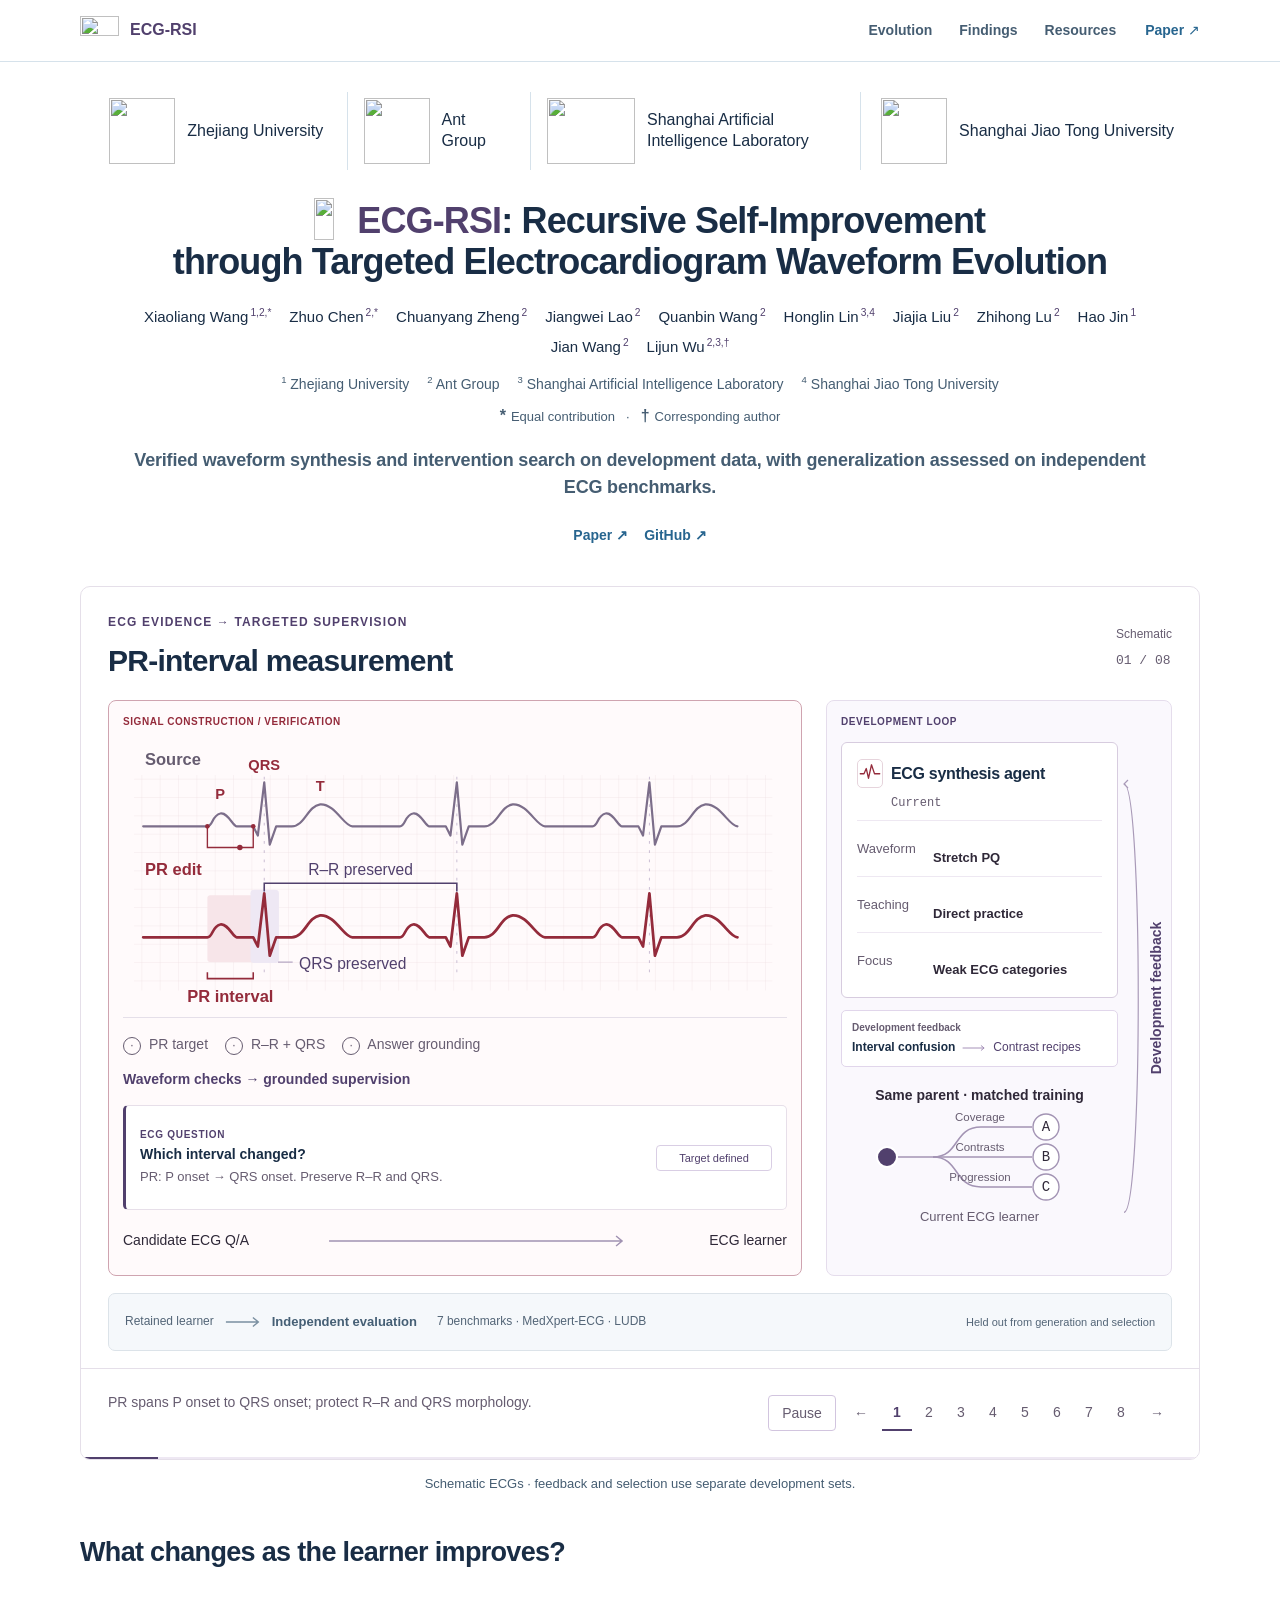
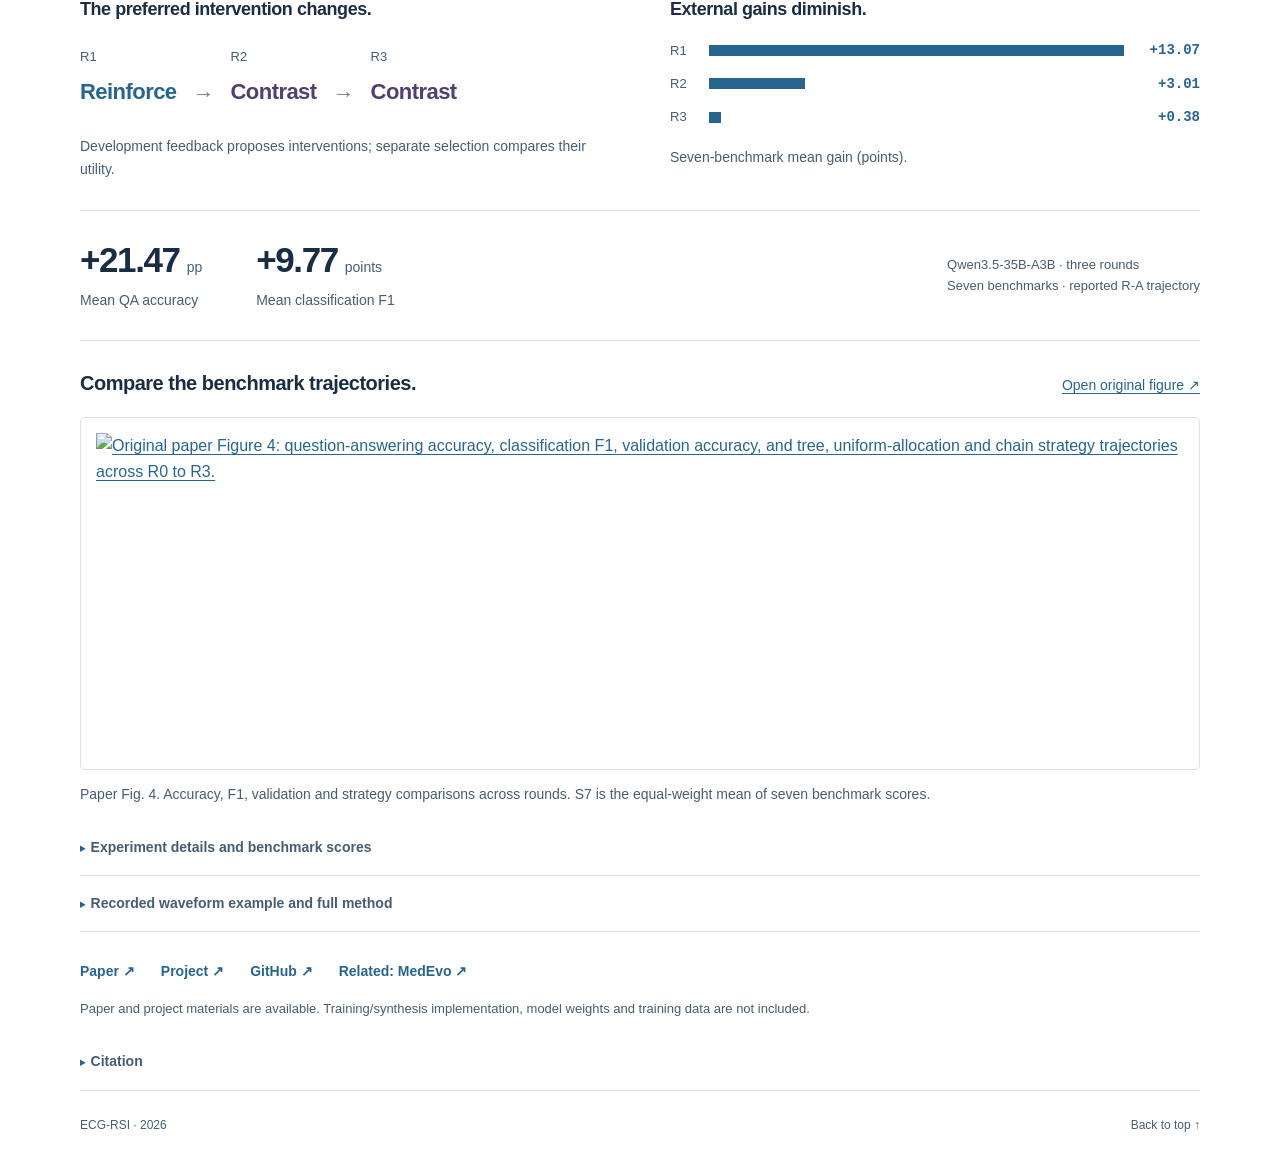
==== commit cdfe43d2: "Clarify development and independent evaluation" ====
--- a/index.html
+++ b/index.html
@@ -4,12 +4,12 @@
   <meta charset="utf-8">
   <meta name="viewport" content="width=device-width, initial-scale=1">
   <title>ECG-RSI: Recursive Self-Improvement through Targeted Electrocardiogram Waveform Evolution</title>
-  <meta name="description" content="ECG-RSI turns learner errors into targeted ECG supervision: edit and remeasure waveforms, compare training interventions, and evaluate transfer to external benchmarks.">
+  <meta name="description" content="Verified waveform synthesis and intervention search on development data, with generalization assessed on independent ECG benchmarks.">
   <meta name="theme-color" content="#173956">
   <link rel="canonical" href="https://pork-pay.github.io/ECG-RSI/">
   <meta property="og:type" content="website">
   <meta property="og:title" content="ECG-RSI: Recursive Self-Improvement through Targeted Electrocardiogram Waveform Evolution">
-  <meta property="og:description" content="Verified waveform synthesis and feedback-guided comparison of training interventions.">
+  <meta property="og:description" content="Verified waveform synthesis and intervention search on development data, with generalization assessed on independent ECG benchmarks.">
   <meta property="og:url" content="https://pork-pay.github.io/ECG-RSI/">
   <meta property="og:image" content="https://pork-pay.github.io/ECG-RSI/assets/case-pr.png">
   <meta name="twitter:card" content="summary_large_image">
@@ -68,18 +68,19 @@
     </ol>
     <p class="author-note"><span class="note-entry"><b class="note-symbol">*</b> Equal contribution</span><span class="note-divider" aria-hidden="true">·</span><span class="note-entry"><b class="note-symbol">†</b> Corresponding author</span></p>
   </section>
-    <p class="hero-idea">Turn learner errors into the next generation of verified ECG supervision.</p>
+    <p class="hero-idea">Verified waveform synthesis and intervention search on development data, with generalization assessed on independent ECG benchmarks.</p>
     <div class="hero-links"><a href="papers/ecg-rsi.pdf">Paper ↗</a><a href="https://github.com/pork-pay/ECG-RSI">GitHub ↗</a></div>
   </section>
 
   <section class="container evolution-section" id="evolution" aria-label="Animated ECG-RSI mechanism">
-    <div class="evolution-demo" id="ecg-demo" data-step="5">
-      <div class="demo-heading"><div><p class="eyebrow">ECG evidence → targeted supervision</p><h2 id="demo-title">Generate targeted ECG contrasts.</h2></div><div class="demo-phase"><span class="scene-kind">Schematic</span><span class="phase-count" id="phase-count">06 / 06</span></div></div>
+    <div class="evolution-demo" id="ecg-demo" data-step="7" data-focus="evaluation">
+      <div class="demo-heading"><div><p class="eyebrow">ECG evidence → targeted supervision</p><h2 id="demo-title">Independent ECG evaluation</h2></div><div class="demo-phase"><span class="scene-kind">Schematic</span><span class="phase-count" id="phase-count">08 / 08</span></div></div>
       <div class="demo-network">
         <div class="signal-workbench">
+          <p class="zone-heading">Signal construction / verification</p>
           <svg id="signal-scene" viewBox="0 0 724 300" role="img" aria-labelledby="scene-title scene-desc">
-            <title id="scene-title">ECG construction and next-generation supervision</title>
-            <desc id="scene-desc">PR is measured from P onset to QRS onset. An illustrative edit lengthens PR, while construction feedback repairs R–R drift and preserves QRS morphology. Waveform-grounded answers train an ECG learner. Its errors propose three recipes from the same parent, and a separate selection set determines the retained learner and next examples.</desc>
+            <title id="scene-title">Verified ECG synthesis and development feedback</title>
+            <desc id="scene-desc">PR is measured from P onset to QRS onset. An illustrative edit lengthens PR, while construction feedback repairs R–R drift and preserves QRS morphology. Waveform-grounded answers train an ECG learner. Development feedback proposes three recipes from the same parent, and a separate development selection set determines the retained learner. Independent evaluation uses held-out benchmarks.</desc>
             <defs><pattern id="ecg-grid" width="20" height="20" patternUnits="userSpaceOnUse"><path d="M20 0H0V20" fill="none" stroke="#eddee2" stroke-width=".7"/></pattern><clipPath id="signal-clip"><rect x="12" y="36" width="696" height="235" rx="5"/></clipPath></defs>
             <g id="wave-comparison" class="wave-comparison">
               <rect x="12" y="36" width="696" height="235" fill="url(#ecg-grid)" rx="5"/>
@@ -88,6 +89,7 @@
               <g class="signal-landmarks" aria-label="P wave, QRS complex and T wave"><text x="106" y="62">P</text><text x="154" y="30">QRS</text><text x="215" y="53">T</text></g>
               <g class="alignment-guides"><path d="M154 38V254 M364 38V254 M574 38V254"/></g>
               <path class="reference-trace" id="source-wave" d="M22 92.00 L92.00 92.00 C98.00 92.00 97.00 80.00 106.00 78.00 C114.00 76.00 120.00 92.00 124.00 92.00 L142.00 92.00 L147.00 102.00 L154.00 44.00 L160.00 112.00 L167.00 92.00 L184.00 92.00 C198.00 92.00 201.00 70.00 215.00 68.00 C231.00 67.00 241.00 92.00 250.00 92.00 L302.00 92.00 C308.00 92.00 307.00 80.00 316.00 78.00 C324.00 76.00 330.00 92.00 334.00 92.00 L352.00 92.00 L357.00 102.00 L364.00 44.00 L370.00 112.00 L377.00 92.00 L394.00 92.00 C408.00 92.00 411.00 70.00 425.00 68.00 C441.00 67.00 451.00 92.00 460.00 92.00 L512.00 92.00 C518.00 92.00 517.00 80.00 526.00 78.00 C534.00 76.00 540.00 92.00 544.00 92.00 L562.00 92.00 L567.00 102.00 L574.00 44.00 L580.00 112.00 L587.00 92.00 L604.00 92.00 C618.00 92.00 621.00 70.00 635.00 68.00 C651.00 67.00 661.00 92.00 670.00 92.00"/>
+              <g class="source-measurement" id="source-measurement" aria-label="PR measurement from P onset to QRS onset"><path d="M92 92v23H142V92"/><circle cx="92" cy="92" r="2.5"/><circle cx="142" cy="92" r="2.5"/><circle id="measurement-packet" cx="92" cy="115" r="3"/></g>
               <path class="ghost-trace" d="M22 213.00 L92.00 213.00 C98.00 213.00 97.00 201.00 106.00 199.00 C114.00 197.00 120.00 213.00 124.00 213.00 L142.00 213.00 L147.00 223.00 L154.00 165.00 L160.00 233.00 L167.00 213.00 L184.00 213.00 C198.00 213.00 201.00 191.00 215.00 189.00 C231.00 188.00 241.00 213.00 250.00 213.00 L302.00 213.00 C308.00 213.00 307.00 201.00 316.00 199.00 C324.00 197.00 330.00 213.00 334.00 213.00 L352.00 213.00 L357.00 223.00 L364.00 165.00 L370.00 233.00 L377.00 213.00 L394.00 213.00 C408.00 213.00 411.00 191.00 425.00 189.00 C441.00 188.00 451.00 213.00 460.00 213.00 L512.00 213.00 C518.00 213.00 517.00 201.00 526.00 199.00 C534.00 197.00 540.00 213.00 544.00 213.00 L562.00 213.00 L567.00 223.00 L574.00 165.00 L580.00 233.00 L587.00 213.00 L604.00 213.00 C618.00 213.00 621.00 191.00 635.00 189.00 C651.00 188.00 661.00 213.00 670.00 213.00"/>
               <rect id="pr-region" class="pr-region" x="46" y="167" width="96" height="73" rx="3"/>
               <g class="qrs-evidence"><rect x="139" y="161" width="31" height="80" rx="4"/><path d="M169 240h16"/><text x="192" y="247">QRS preserved</text></g>
@@ -128,10 +130,11 @@
             </g>
           </svg>
           <div class="construction-checks" aria-label="ECG construction checks"><span id="target-check"><i>·</i> PR target</span><span id="protect-check"><i>·</i> R–R + QRS</span><span id="answer-check"><i>·</i> Answer grounding</span><span class="feedback-tag" id="construction-feedback">Waveform checks → construction repair</span></div>
-          <div class="ecg-question" id="ecg-question" data-state="candidate"><div><span class="question-label">ECG question</span><strong>Which interval changed?</strong><p id="question-answer">Contrasting PR · matched R–R within each pair.</p></div><span class="question-state" id="question-state">Next candidates</span></div>
+          <div class="ecg-question" id="ecg-question" data-state="candidate"><div><span class="question-label">ECG question</span><strong>Which interval changed?</strong><p id="question-answer">PR contrasts at matched R–R; verification is pending.</p></div><span class="question-state" id="question-state">Awaiting checks</span></div>
           <div class="learning-route"><span id="admission-label">Candidate ECG Q/A</span><svg viewBox="0 0 300 22" aria-hidden="true"><path d="M0 11H293m-6-5 6 5-6 5"/><circle id="example-packet" cx="293" cy="11" r="4"/></svg><span>ECG learner</span></div>
         </div>
         <div class="agent-column">
+          <p class="zone-heading">Development loop</p>
           <div class="agent-state updated" id="agent-state">
             <div class="agent-heading"><span class="agent-icon" aria-hidden="true"><svg viewBox="0 0 32 32"><path d="M3 17H8l3-7 3 13 4-18 4 12h7"/></svg></span><h3>ECG synthesis agent</h3><span id="agent-version">Retained</span></div>
             <dl class="agent-rules">
@@ -140,16 +143,21 @@
               <div id="sampling-rule" class="changed"><dt>Focus</dt><dd><s id="sampling-old">Weak ECG categories</s><strong id="sampling-value">Interval confusion</strong></dd></div>
             </dl>
           </div>
+          <div class="feedback-diagnosis" id="feedback-diagnosis"><span>Development feedback</span><div><strong>Interval confusion</strong><svg viewBox="0 0 38 16" aria-hidden="true"><path d="M1 8H35m-5-4 5 4-5 4"/><circle id="diagnosis-packet" cx="1" cy="8" r="2.5"/></svg><span>Contrast recipes</span></div></div>
           <div class="student-state">
-            <div><p class="student-label">ECG learner · same parent</p><svg class="branch-scene" viewBox="0 0 244 100" role="img" aria-label="Three candidate interventions are trained from the same parent and compared"><path d="M29 50H75M75 50C102 50 95 20 123 20H174M75 50H174M75 50C102 50 95 80 123 80H174"/><circle class="parent-dot" cx="29" cy="50" r="10"/><circle class="branch-node branch-a" cx="188" cy="20" r="13"/><circle class="branch-node branch-b selected" cx="188" cy="50" r="13"/><circle class="branch-node branch-c" cx="188" cy="80" r="13"/><text x="188" y="24">A</text><text x="188" y="54">B</text><text x="188" y="84">C</text></svg><p id="student-status">Retained recipe → next ECG batch</p></div>
-            <div class="learner-return active"><svg viewBox="0 0 45 203" aria-hidden="true"><path id="learner-return-path" d="M3 186C44 186 44 18 3 18m7-6-7 6 7 6"/><circle id="feedback-packet" r="4" cx="3" cy="18"/></svg><span>ECG error profile</span></div>
+            <div><p class="student-label">Same parent · matched training</p><svg class="branch-scene" viewBox="0 0 244 100" role="img" aria-label="Coverage, contrast and progression candidates share a parent and matched training; a separate development set selects the update"><path class="branch-stem" d="M29 50H75"/><path class="branch-route" d="M75 50C102 50 95 20 123 20H174"/><path class="branch-route selected" d="M75 50H174"/><path class="branch-route" d="M75 50C102 50 95 80 123 80H174"/><g class="branch-labels"><text x="122" y="14">Coverage</text><text x="122" y="44">Contrasts</text><text x="122" y="74">Progression</text></g><circle class="branch-packet" cx="29" cy="50" r="2.7"/><circle class="branch-packet" cx="29" cy="50" r="2.7"/><circle class="branch-packet" cx="29" cy="50" r="2.7"/><circle class="parent-dot" cx="29" cy="50" r="10"/><circle class="branch-node branch-a" cx="188" cy="20" r="13"/><circle class="branch-node branch-b selected" cx="188" cy="50" r="13"/><circle class="branch-node branch-c" cx="188" cy="80" r="13"/><text x="188" y="24">A</text><text x="188" y="54">B</text><text x="188" y="84">C</text></svg><p id="student-status">Retained learner → external evaluation</p></div>
+            <div class="learner-return"><svg viewBox="0 0 45 203" preserveAspectRatio="none" aria-hidden="true"><path id="learner-return-path" d="M3 186C44 186 44 18 3 18m7-6-7 6 7 6"/><circle id="feedback-packet" r="4" cx="3" cy="18"/></svg><span>Development feedback</span></div>
           </div>
         </div>
       </div>
-      <div class="demo-footer"><p id="phase-caption">The next batch contrasts PR at matched R–R. Each candidate is checked before use.</p><div class="demo-controls"><button id="play-toggle" type="button" aria-label="Play animation">Play</button><button id="previous-step" type="button" aria-label="Previous step">←</button><div class="step-buttons" aria-label="Animation steps"><button type="button" data-step-to="0" aria-label="Step 1: Measure and edit PR">1</button><button type="button" data-step-to="1" aria-label="Step 2: Preserve R–R and QRS">2</button><button type="button" data-step-to="2" aria-label="Step 3: Verify ECG evidence and answer">3</button><button type="button" data-step-to="3" aria-label="Step 4: Propose ECG teaching recipes">4</button><button type="button" data-step-to="4" aria-label="Step 5: Select a qualifying recipe">5</button><button type="button" data-step-to="5" aria-label="Step 6: Generate PR contrast pairs" aria-current="step">6</button></div><button id="next-step" type="button" aria-label="Next step">→</button></div></div>
+      <div class="evaluation-exit active" id="evaluation-exit" aria-label="Independent evaluation outside the development loop">
+        <div class="evaluation-route"><span>Retained learner</span><svg viewBox="0 0 40 18" aria-hidden="true"><path d="M1 9H37m-6-5 6 5-6 5"/><circle id="evaluation-packet" cx="37" cy="9" r="2.5"/></svg><strong>Independent evaluation</strong></div>
+        <p>7 benchmarks · MedXpert-ECG · LUDB</p><span class="evaluation-boundary">Held out from generation and selection</span>
+      </div>
+      <div class="demo-footer"><p id="phase-caption">Held-out ECG benchmarks assess generalization independently.</p><div class="demo-controls"><button id="play-toggle" type="button" aria-label="Play animation">Play</button><button id="previous-step" type="button" aria-label="Previous step">←</button><div class="step-buttons" aria-label="Animation steps"><button type="button" data-step-to="0" aria-label="Step 1: Define the PR measurement">1</button><button type="button" data-step-to="1" aria-label="Step 2: Construct the target and detect drift">2</button><button type="button" data-step-to="2" aria-label="Step 3: Preserve R–R and QRS">3</button><button type="button" data-step-to="3" aria-label="Step 4: Verify ECG evidence and answer">4</button><button type="button" data-step-to="4" aria-label="Step 5: Propose recipes from development feedback">5</button><button type="button" data-step-to="5" aria-label="Step 6: Compare matched candidates on development selection">6</button><button type="button" data-step-to="6" aria-label="Step 7: Construct the next unverified batch">7</button><button type="button" data-step-to="7" aria-label="Step 8: Assess independent external generalization" aria-current="step">8</button></div><span class="control-phase" id="control-phase" aria-label="Current animation step">8 / 8</span><button id="next-step" type="button" aria-label="Next step">→</button></div></div>
       <div class="animation-progress" role="progressbar" aria-label="Animation position" aria-valuemin="0" aria-valuemax="100" aria-valuenow="100"><span id="animation-progress"></span></div>
     </div>
-    <p class="demo-note">Schematic ECGs · candidate selection and external benchmark evaluation use separate sets.</p>
+    <p class="demo-note">Schematic ECGs · feedback and selection use separate development sets.</p>
   </section>
 
 
@@ -157,7 +165,7 @@
   <section class="container findings-section" id="findings" aria-labelledby="findings-title">
     <h2 id="findings-title">What changes as the learner improves?</h2>
     <div class="insights">
-      <article class="teaching-insight"><h3>The preferred intervention changes.</h3><div class="teaching-path"><div><span>R1</span><strong>Reinforce</strong></div><i aria-hidden="true">→</i><div><span>R2</span><strong>Contrast</strong></div><i aria-hidden="true">→</i><div><span>R3</span><strong>Contrast</strong></div></div><p>Diagnose a weakness, then compare how to teach it.</p></article>
+      <article class="teaching-insight"><h3>The preferred intervention changes.</h3><div class="teaching-path"><div><span>R1</span><strong>Reinforce</strong></div><i aria-hidden="true">→</i><div><span>R2</span><strong>Contrast</strong></div><i aria-hidden="true">→</i><div><span>R3</span><strong>Contrast</strong></div></div><p>Development feedback proposes interventions; separate selection compares their utility.</p></article>
       <article class="transfer-insight"><h3>External gains diminish.</h3><div class="gain-bars" aria-label="Successive external S7 gains: R1 13.07, R2 3.01, R3 0.38 points"><div><span>R1</span><i style="--gain:100%"></i><strong>+13.07</strong></div><div><span>R2</span><i style="--gain:23.03%"></i><strong>+3.01</strong></div><div><span>R3</span><i style="--gain:2.91%"></i><strong>+0.38</strong></div></div><p>Seven-benchmark mean gain (points).</p></article>
     </div>
     <div class="headline-results"><div><strong>+21.47<span>pp</span></strong><span>Mean QA accuracy</span></div><div><strong>+9.77<span>points</span></strong><span>Mean classification F1</span></div><p>Qwen3.5-35B-A3B · three rounds<br> Seven benchmarks · reported R-A trajectory</p></div>
@@ -177,8 +185,8 @@
             <tr><th scope="row">CODE-15%</th><td>F1</td><td>30.20</td><td>38.80</td><td>41.50</td><td>41.00</td></tr>
             <tr class="aggregate"><th scope="row">S7</th><td>Equal-weight mean</td><td>30.15</td><td>43.22</td><td>46.23</td><td>46.61</td></tr>
           </tbody></table>
-        </div><p>Interventions are compared from the same parent on a separate selection set. Source: the paper’s main results and “Round-Wise Branch Selection and Data Composition.” These are observations from the reported setting.</p></div></details>
-    <details class="detail-block" id="method"><summary>Recorded waveform example and full method</summary><div class="detail-content"><p>The appendix PR example requests 300 ms and remeasures 298 ms, with heart rate 74.6 bpm. It lengthens the PQ segment and compensates in the TP segment to preserve the RR interval. These values follow the paper’s automatic measurement convention.</p><figure><a href="assets/case-pr.png" target="_blank" rel="noopener"><img src="assets/case-pr.png" width="1844" height="1060" alt="Recorded PR-prolongation example from the paper" loading="lazy"></a><figcaption>Paper appendix, Case 1. Click to inspect the original and edited ECGs.</figcaption></figure><figure><a href="assets/method.svg" target="_blank" rel="noopener"><img src="assets/method.svg" width="896" height="410" alt="ECG-RSI framework with construction and learner feedback loops" loading="lazy"></a><figcaption>Paper Fig. 1. Construction feedback repairs operators and prompts. Learner feedback proposes recipes; same-parent candidate comparisons select a model.</figcaption></figure></div></details>
+        </div><p>Interventions are compared from the same parent on a separate development selection set. External benchmarks remain held out from generation and selection. Source: the paper’s main results and “Round-Wise Branch Selection and Data Composition.” These are observations from the reported setting.</p></div></details>
+    <details class="detail-block" id="method"><summary>Recorded waveform example and full method</summary><div class="detail-content"><p>The appendix PR example requests 300 ms and remeasures 298 ms, with heart rate 74.6 bpm. It lengthens the PQ segment and compensates in the TP segment to preserve the RR interval. These values follow the paper’s automatic measurement convention.</p><figure><a href="assets/case-pr.png" target="_blank" rel="noopener"><img src="assets/case-pr.png" width="1844" height="1060" alt="Recorded PR-prolongation example from the paper" loading="lazy"></a><figcaption>Paper appendix, Case 1. Click to inspect the original and edited ECGs.</figcaption></figure><figure><a href="assets/method.svg" target="_blank" rel="noopener"><img src="assets/method.svg" width="896" height="410" alt="ECG-RSI framework with construction and learner feedback loops" loading="lazy"></a><figcaption>Paper Fig. 1. Construction feedback repairs operators and prompts. Development feedback proposes recipes; a separate development set selects a model from same-parent candidates.</figcaption></figure></div></details>
   </section>
 
   <section class="container resources-section" id="resources" aria-label="Resources">
--- a/assets/style.css
+++ b/assets/style.css
@@ -52,11 +52,19 @@
 .demo-phase { display: flex; flex-direction: column; align-items: flex-end; gap: 3px; }
 .scene-kind { font-size: 12px; color: var(--muted); }
 .demo-network { display: grid; grid-template-columns: minmax(0, 1fr) 346px; gap: 24px; padding: 0 27px 17px; }
-.signal-workbench { min-width: 0; align-self: center; }
+.signal-workbench { min-width: 0; align-self: stretch; padding: 14px; border: 1px solid #eddfe4; border-radius: 8px; background: #fffafb; }
+.zone-heading { font-size: 10px; font-weight: 650; letter-spacing: .055em; text-transform: uppercase; line-height: 1.4; min-height: 14px; margin-bottom: 13px; color: var(--ecg-red); }
+.agent-column > .zone-heading { color: var(--ecg-purple); }
+.evolution-demo[data-focus="signal"] .signal-workbench { border-color: #cfa4b0; }
+.evolution-demo[data-focus="development"] .agent-column { border-color: #b5a1c9; }
 .signal-workbench > svg { width: 100%; display: block; overflow: visible; }
 .scene-label { font-size: 18px; font-weight: 600; fill: var(--muted); }
 .edited-label { fill: var(--ecg-red); }
 .signal-landmarks { font-size: 16px; font-weight: 600; fill: #776783; text-anchor: middle; }
+.source-measurement { opacity: 0; }
+.source-measurement path { fill: none; stroke: var(--ecg-red); stroke-width: 1.5; }
+.source-measurement circle { fill: var(--ecg-red); }
+.evolution-demo[data-step="0"] .signal-landmarks { fill: var(--ecg-red); }
 .alignment-guides path { fill: none; stroke: #cbbfd4; stroke-width: 1.1; stroke-dasharray: 3 7; }
 .reference-trace { fill: none; stroke: #7c6e8a; stroke-width: 2.4; stroke-linecap: round; stroke-linejoin: round; }
 .ghost-trace { fill: none; stroke: #d6cbdc; stroke-width: 1.6; stroke-dasharray: 3 4; }
@@ -77,11 +85,11 @@
 .construction-checks .fail { color: var(--ecg-red); }
 .feedback-tag { font-size: 14px; width: 100%; color: var(--violet); font-weight: 550; }
 .feedback-tag.active { color: var(--maroon); font-weight: 680; }
-.ecg-question { display: flex; align-items: center; justify-content: space-between; gap: 14px; padding: 13px 14px; margin: 2px 0 10px; border: 1px solid #e7dfe9; border-left: 3px solid var(--ecg-purple); border-radius: 5px; background: #fcfafe; }
+.ecg-question { display: flex; align-items: center; justify-content: space-between; gap: 14px; min-height: 105px; padding: 13px 14px; margin: 2px 0 10px; border: 1px solid #e7dfe9; border-left: 3px solid var(--ecg-purple); border-radius: 5px; background: #fff; }
 .question-label { display: block; font-size: 10px; line-height: 1.3; font-weight: 650; text-transform: uppercase; letter-spacing: .07em; color: var(--ecg-purple); margin-bottom: 4px; }
 .ecg-question strong { display: block; font-size: 14px; line-height: 1.4; font-weight: 600; }
 .ecg-question p { font-size: 13px; line-height: 1.45; color: var(--muted); margin-top: 3px; }
-.question-state { flex-shrink: 0; font-size: 11px; line-height: 1.3; white-space: nowrap; color: var(--ecg-purple); border: 1px solid #d9cee4; border-radius: 4px; padding: 5px 7px; }
+.question-state { flex-shrink: 0; min-width: 116px; text-align: center; font-size: 11px; line-height: 1.3; white-space: nowrap; color: var(--ecg-purple); border: 1px solid #d9cee4; border-radius: 4px; padding: 5px 7px; }
 .ecg-question[data-state="repair"] { border-left-color: var(--ecg-red); background: #fffafb; }
 .ecg-question[data-state="repair"] .question-state { color: var(--ecg-red); border-color: #e5c6ce; }
 .ecg-question[data-state="verified"] .question-state { background: #f0eaf6; }
@@ -90,7 +98,7 @@
 .learning-route path { fill: none; stroke: #a192b2; stroke-width: 1.5; }
 .learning-route circle { fill: var(--ecg-purple); opacity: 0; }
 .learning-route > span { white-space: nowrap; }
-.agent-column { position: relative; padding: 3px 57px 0 0; min-width: 0; }
+.agent-column { position: relative; padding: 14px 53px 14px 14px; min-width: 0; border: 1px solid #e5ddec; border-radius: 8px; background: #faf8fd; }
 .agent-state { border: 1px solid #d7ccdf; background: white; border-radius: 6px; padding: 16px 15px 9px; min-height: 249px; position: relative; }
 .agent-heading { display: flex; align-items: center; gap: 8px; margin-bottom: 10px; flex-wrap: wrap; }
 .agent-icon { color: var(--ecg-red); width: 26px; height: 29px; display: inline-flex; align-items: center; justify-content: center; border: 1px solid #e6d4dc; border-radius: 5px; }
@@ -107,7 +115,18 @@
 .agent-rules .changed s { visibility: visible; }
 .agent-rules .changed strong { color: var(--violet); }
 .agent-rules #operator-rule.changed strong { color: var(--ecg-red); }
+.agent-rules .focused { background: #f4eff9; }
+.agent-rules #operator-rule.focused { background: #fff2f5; }
 .agent-state.updated { border-color: #a99abe; }
+.feedback-diagnosis { padding: 10px; margin-top: 12px; border: 1px solid #e1d6eb; border-radius: 5px; background: #fff; }
+.feedback-diagnosis > span { display: block; font-size: 10px; font-weight: 600; line-height: 1.3; color: var(--muted); margin-bottom: 5px; }
+.feedback-diagnosis > div { display: flex; align-items: center; flex-wrap: wrap; gap: 5px 7px; font-size: 12px; line-height: 1.45; }
+.feedback-diagnosis strong { font-weight: 550; }
+.feedback-diagnosis > div > span { color: var(--ecg-purple); }
+.feedback-diagnosis svg { width: 24px; height: 16px; flex-shrink: 0; }
+.feedback-diagnosis path { fill: none; stroke: #a18cb5; stroke-width: 1.5; }
+.feedback-diagnosis circle { fill: var(--ecg-purple); opacity: 0; }
+.feedback-diagnosis.active { border-color: #a68bbb; background: #f5f0fa; }
 .student-state { position: static; display: flex; align-items: center; justify-content: center; min-height: 163px; padding: 17px 0 0; }
 .student-state > div:first-child { width: 100%; }
 .student-label { text-align: center; font-size: 14px; color: var(--ink); font-weight: 550; }
@@ -116,15 +135,18 @@
 .parent-dot { fill: var(--ecg-purple); stroke: white; stroke-width: 2; }
 .branch-node { fill: white; stroke: #a394b4; stroke-width: 1.4; }
 .branch-scene text { font: 14px ui-monospace, SFMono-Regular, Consolas, monospace; fill: var(--ink); text-anchor: middle; }
+.branch-labels text { font: 11.5px -apple-system, BlinkMacSystemFont, "Segoe UI", Helvetica, Arial, sans-serif; fill: var(--muted); text-anchor: middle; }
+.branch-route.selected { stroke: var(--ecg-purple); stroke-width: 2.2; }
+.branch-packet { fill: var(--ecg-purple); opacity: 0; }
 .branch-node.active { fill: #efe9f5; stroke: var(--violet); stroke-width: 2; }
 .branch-b.selected { fill: #ded2ea; stroke: var(--ecg-purple); stroke-width: 2.4; }
-.student-state #student-status { text-align: center; font-size: 13px; color: var(--muted); min-height: 22px; line-height: 1.5; }
+.student-state #student-status { text-align: center; font-size: 13px; color: var(--muted); min-height: 39px; line-height: 1.5; }
 .learner-return { position: absolute; top: 65px; right: 0; height: calc(100% - 110px); width: 50px; }
 .learner-return svg { position: absolute; left: 0; top: 0; width: 25px; height: 100%; overflow: visible; }
-.learner-return path { fill: none; stroke: #a99ab8; stroke-width: 2; }
+.learner-return path { fill: none; stroke: #a99ab8; stroke-width: 1.2; }
 .learner-return circle { fill: var(--violet); opacity: 0; }
 .learner-return > span { position: absolute; left: 28px; top: 50%; writing-mode: vertical-rl; transform: translateY(-50%) rotate(180deg); white-space: nowrap; font-size: 14px; line-height: 1; color: var(--violet); font-weight: 550; }
-.learner-return.active path { stroke: var(--violet); stroke-width: 2.2; }
+.learner-return.active path { stroke: var(--violet); stroke-width: 1.5; }
 .next-batch { opacity: 1; }
 .wave-comparison { opacity: 0; }
 .candidate-frame { fill: #fff; stroke: #dacede; stroke-width: 1.2; }
@@ -133,13 +155,23 @@
 .contrast-trace { fill: none; stroke: var(--ecg-red); stroke-width: 1.8; stroke-linecap: round; stroke-linejoin: round; vector-effect: non-scaling-stroke; }
 .candidate-pair .reference-trace { stroke-width: 1.6; vector-effect: non-scaling-stroke; }
 .pair-caption { font-size: 17px; fill: var(--violet); font-weight: 550; text-anchor: middle; }
+.evaluation-exit { display: flex; align-items: center; flex-wrap: wrap; gap: 5px 20px; min-height: 58px; margin: 0 27px 17px; padding: 13px 16px; border: 1px solid #dce3e9; border-radius: 7px; background: #f5f8fb; color: #536577; }
+.evaluation-exit.active { border-color: #94a9bb; background: #edf3f8; }
+.evaluation-route { display: flex; align-items: center; gap: 11px; font-size: 12px; }
+.evaluation-route strong { color: #455f75; font-size: 13px; font-weight: 600; }
+.evaluation-route svg { width: 36px; height: 18px; flex-shrink: 0; }
+.evaluation-route path { fill: none; stroke: #7b90a1; stroke-width: 1.6; }
+.evaluation-route circle { fill: #526f87; opacity: 0; }
+.evaluation-exit > p { font-size: 12px; }
+.evaluation-boundary { font-size: 11px; margin-left: auto; }
 .demo-footer { border-top: 1px solid var(--line); display: flex; align-items: center; justify-content: space-between; flex-wrap: wrap; gap: 17px; padding: 17px 27px; min-height: 89px; background: #fff; }
-.demo-footer > p { font-size: 14px; color: var(--muted); max-width: 610px; line-height: 1.6; flex: 1 1 430px; }
+.demo-footer > p { font-size: 14px; color: var(--muted); max-width: 610px; min-height: 45px; line-height: 1.6; flex: 1 1 430px; }
 .demo-controls { display: flex; gap: 6px; align-items: center; flex-shrink: 0; margin-left: auto; }
 .demo-controls button { border: 0; background: transparent; color: var(--muted); font-size: 14px; cursor: pointer; border-radius: 4px; min-width: 30px; height: 36px; padding: 4px; }
 .demo-controls #play-toggle { border: 1px solid #d2c5df; font-size: 14px; min-width: 68px; margin-right: 4px; }
 .demo-controls button:hover { background: #f1ebf7; color: var(--violet); }
 .step-buttons { display: flex; gap: 2px; }
+.control-phase { display: none; font: 13px ui-monospace, SFMono-Regular, Consolas, monospace; color: var(--muted); text-align: center; min-width: 50px; }
 .step-buttons button { width: 30px; min-width: 30px; border-bottom: 2px solid transparent; border-radius: 0; }
 .step-buttons button[aria-current="step"] { color: var(--violet); border-color: var(--violet); font-weight: 700; }
 .animation-progress { height: 2px; background: #eee8f3; }
@@ -258,6 +290,8 @@
   .phase-count { font-size: 12px; padding-top: 2px; }
   .scene-kind { font-size: 11px; }
   .demo-network { padding: 0 16px 15px; gap: 19px; }
+  .signal-workbench { padding: 11px; }
+  .zone-heading { font-size: 10px; letter-spacing: .025em; margin-bottom: 11px; }
   .scene-label { font-size: 29px; }
   .signal-landmarks { font-size: 25px; }
   .qrs-evidence text { font-size: 25px; }
@@ -269,7 +303,7 @@
   .construction-checks { font-size: 12px; gap: 10px 12px; padding: 12px 0 9px; }
   .construction-checks .feedback-tag { font-size: 13px; }
   .construction-checks i { width: 16px; height: 16px; font-size: 11px; margin-right: 3px; }
-  .ecg-question { display: block; padding: 11px 12px; }
+  .ecg-question { display: block; padding: 11px 12px; min-height: 132px; }
   .ecg-question strong { font-size: 13px; }
   .ecg-question p { font-size: 12px; }
   .question-state { display: inline-block; margin-top: 7px; }
@@ -288,15 +322,23 @@
   .student-state { padding-top: 17px; min-height: 158px; }
   .student-label { font-size: 14px; }
   .branch-scene { width: 244px; height: 100px; }
+  .branch-labels text { font-size: 13px; }
   .student-state #student-status { font-size: 12px; max-width: 280px; margin: auto; }
   .learner-return { top: 62px; width: 47px; height: calc(100% - 109px); }
   .learner-return svg { width: 24px; }
   .learner-return > span { left: 27px; font-size: 13px; }
+  .evaluation-exit { margin-inline: 16px; gap: 5px 12px; padding-block: 12px; }
+  .evaluation-route { font-size: 11px; gap: 8px; }
+  .evaluation-route strong { font-size: 12px; }
+  .evaluation-route svg { width: 24px; }
+  .evaluation-boundary { margin-left: 0; }
   .demo-footer { padding: 15px 16px; min-height: 117px; gap: 13px; }
   .demo-footer > p { font-size: 13px; min-height: 42px; max-width: none; flex-basis: 100%; }
   .demo-controls { gap: 6px; }
-  .demo-controls button { height: 34px; min-width: 26px; font-size: 13px; }
-  .demo-controls #play-toggle { font-size: 13px; min-width: 56px; margin-right: 1px; }
+  .demo-controls button { height: 38px; min-width: 38px; font-size: 13px; }
+  .demo-controls #play-toggle { font-size: 13px; min-width: 64px; margin-right: 1px; }
+  .step-buttons { display: none; }
+  .control-phase { display: inline-block; }
   .step-buttons button { width: 26px; min-width: 26px; }
   .demo-note { font-size: 12px; line-height: 1.6; margin-top: 11px; }
   .authors-section { padding: 27px 0; }
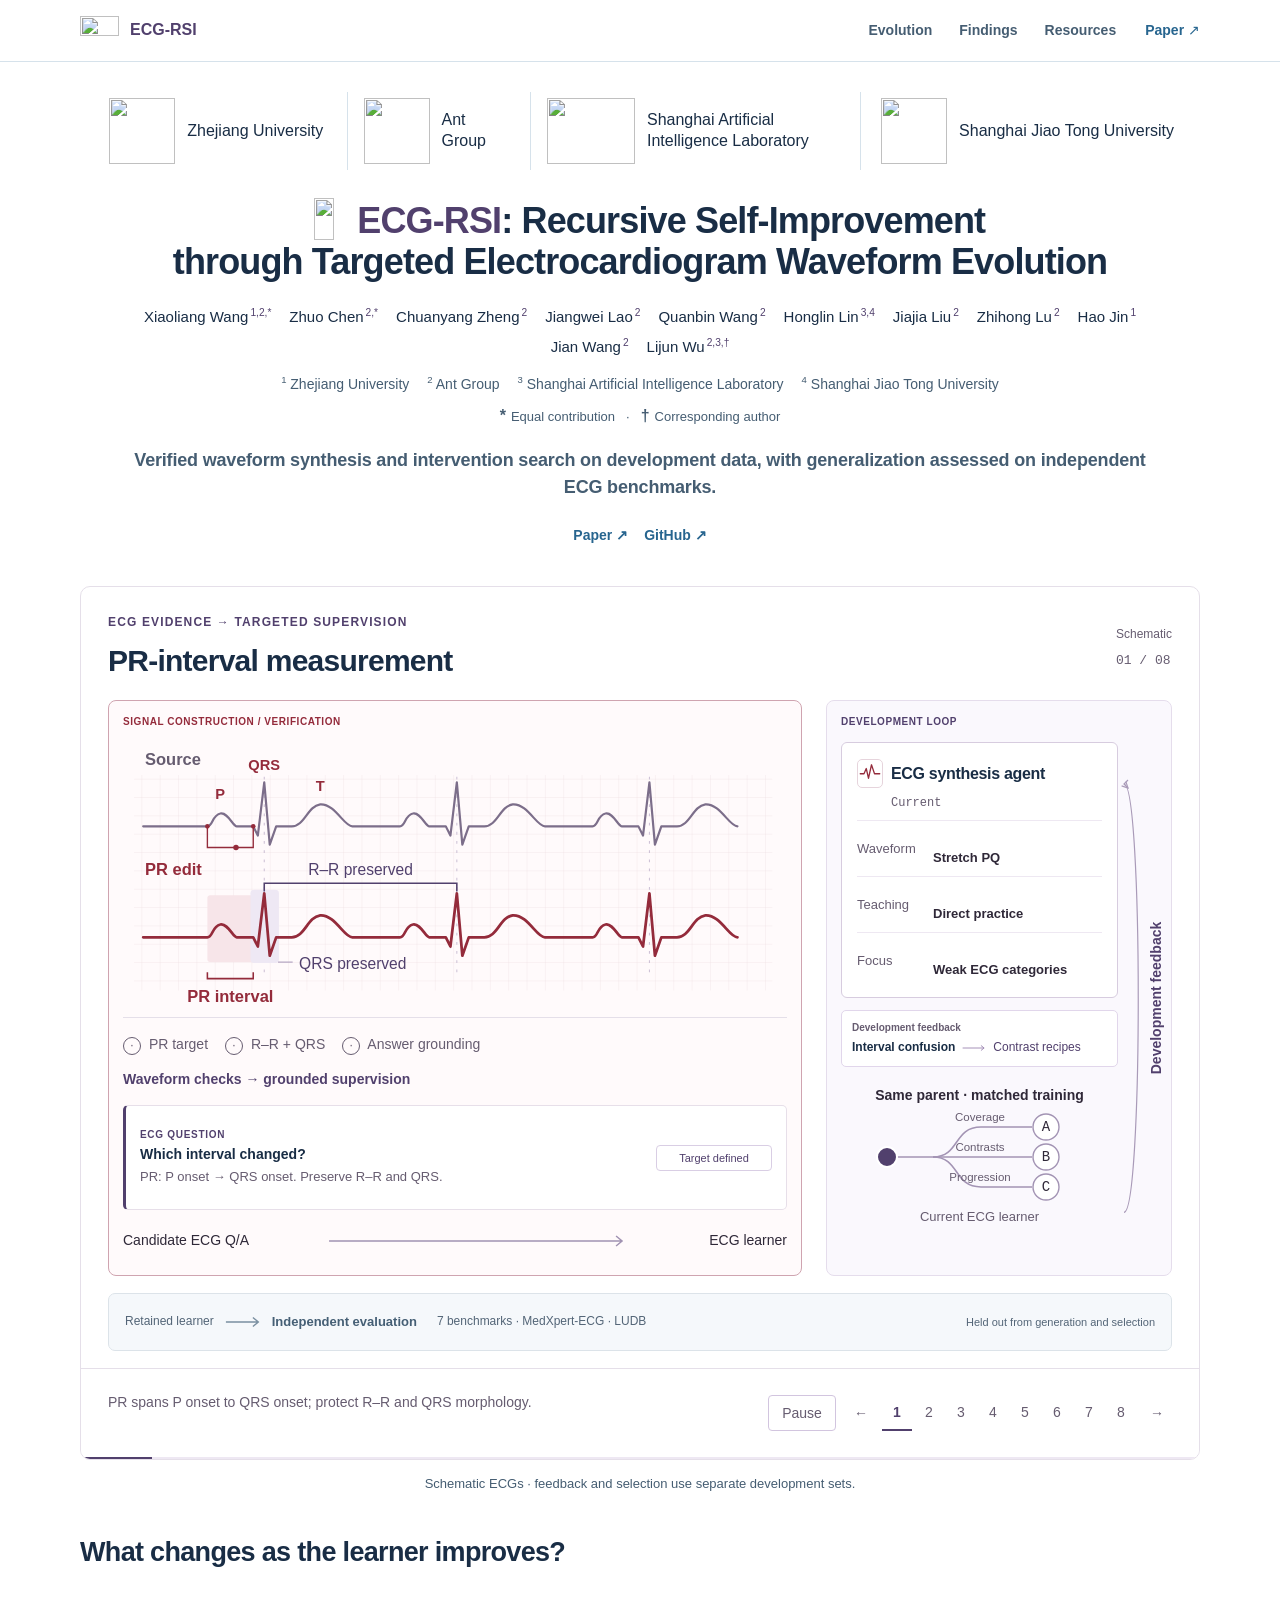
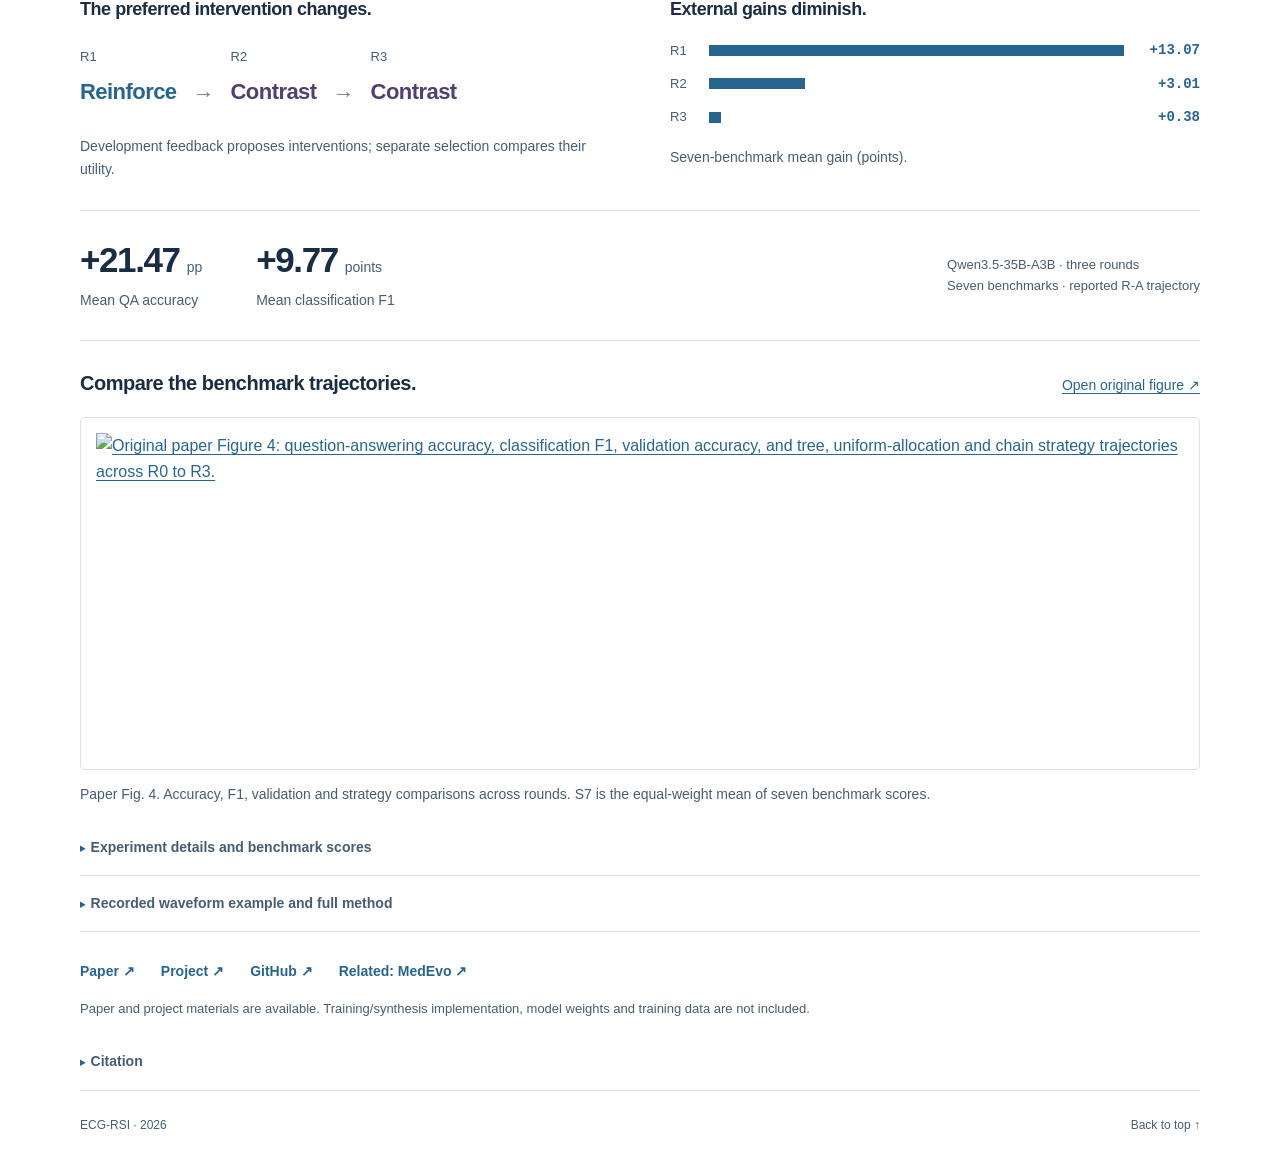
==== commit 4018a9a6: "Use an oriented feedback arrow marker" ====
--- a/index.html
+++ b/index.html
@@ -146,7 +146,7 @@
           <div class="feedback-diagnosis" id="feedback-diagnosis"><span>Development feedback</span><div><strong>Interval confusion</strong><svg viewBox="0 0 38 16" aria-hidden="true"><path d="M1 8H35m-5-4 5 4-5 4"/><circle id="diagnosis-packet" cx="1" cy="8" r="2.5"/></svg><span>Contrast recipes</span></div></div>
           <div class="student-state">
             <div><p class="student-label">Same parent · matched training</p><svg class="branch-scene" viewBox="0 0 244 100" role="img" aria-label="Coverage, contrast and progression candidates share a parent and matched training; a separate development set selects the update"><path class="branch-stem" d="M29 50H75"/><path class="branch-route" d="M75 50C102 50 95 20 123 20H174"/><path class="branch-route selected" d="M75 50H174"/><path class="branch-route" d="M75 50C102 50 95 80 123 80H174"/><g class="branch-labels"><text x="122" y="14">Coverage</text><text x="122" y="44">Contrasts</text><text x="122" y="74">Progression</text></g><circle class="branch-packet" cx="29" cy="50" r="2.7"/><circle class="branch-packet" cx="29" cy="50" r="2.7"/><circle class="branch-packet" cx="29" cy="50" r="2.7"/><circle class="parent-dot" cx="29" cy="50" r="10"/><circle class="branch-node branch-a" cx="188" cy="20" r="13"/><circle class="branch-node branch-b selected" cx="188" cy="50" r="13"/><circle class="branch-node branch-c" cx="188" cy="80" r="13"/><text x="188" y="24">A</text><text x="188" y="54">B</text><text x="188" y="84">C</text></svg><p id="student-status">Retained learner → external evaluation</p></div>
-            <div class="learner-return"><svg viewBox="0 0 45 203" preserveAspectRatio="none" aria-hidden="true"><path id="learner-return-path" d="M3 186C44 186 44 18 3 18m7-6-7 6 7 6"/><circle id="feedback-packet" r="4" cx="3" cy="18"/></svg><span>Development feedback</span></div>
+            <div class="learner-return"><svg viewBox="0 0 25 203" aria-hidden="true"><defs><marker id="development-feedback-arrowhead" viewBox="0 0 10 10" refX="8" refY="5" markerWidth="10" markerHeight="10" markerUnits="userSpaceOnUse" orient="auto"><path d="M2 2L8 5L2 8"/></marker></defs><path id="learner-return-path" marker-end="url(#development-feedback-arrowhead)" d="M3 185H14Q22 185 22 177V26Q22 18 14 18H3"/><circle id="feedback-packet" r="2.5" cx="3" cy="185"/></svg><span>Development feedback</span></div>
           </div>
         </div>
       </div>
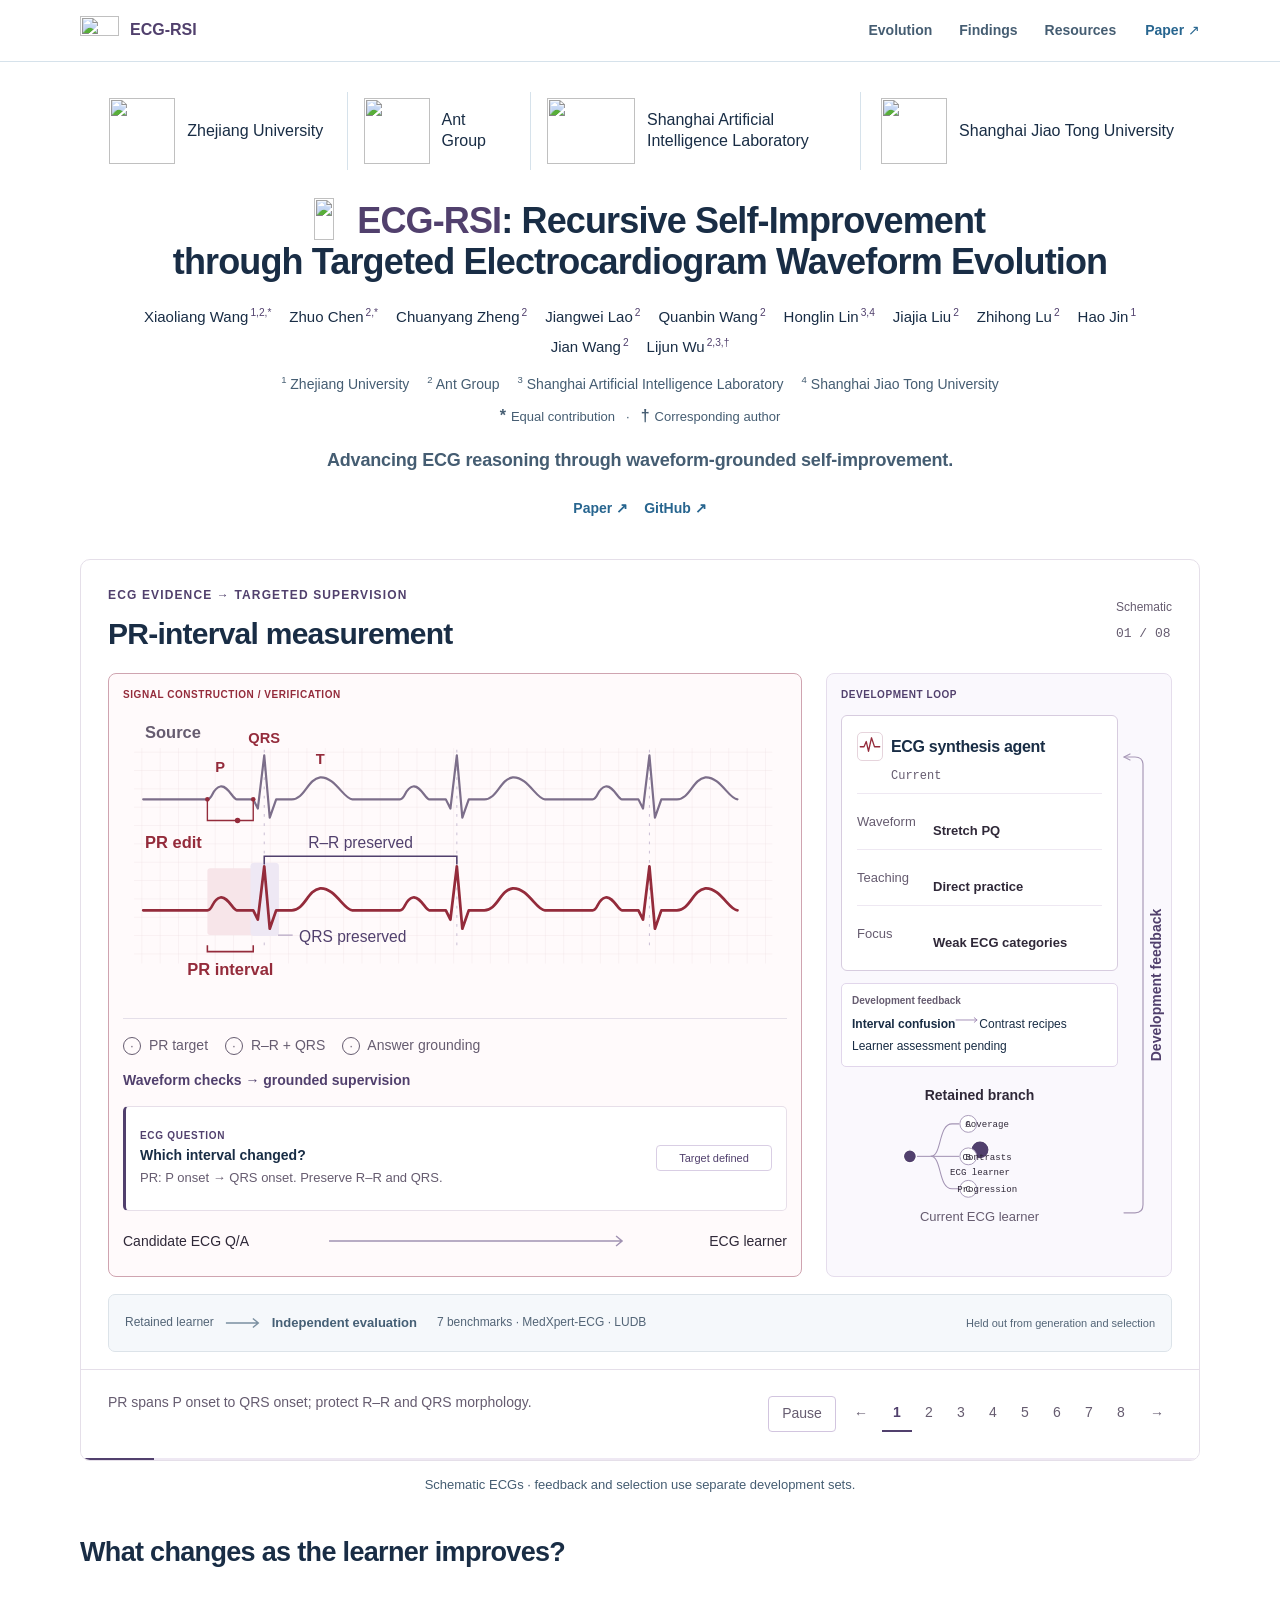
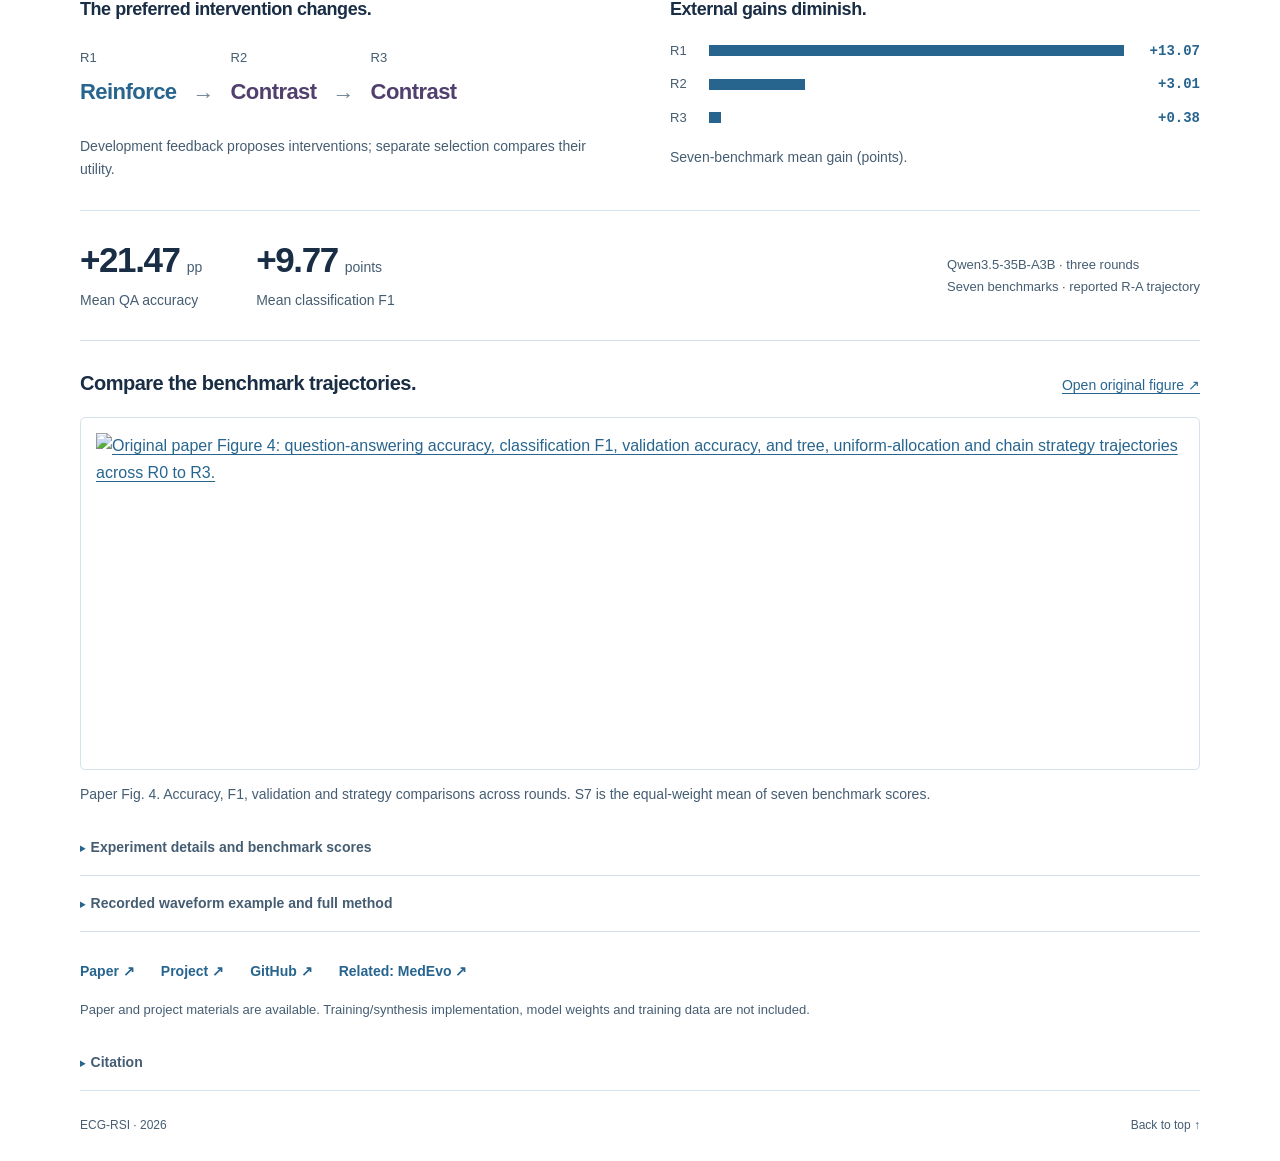
==== commit f03fddb6: "Clarify the ECG walkthrough and project overview" ====
--- a/index.html
+++ b/index.html
@@ -4,12 +4,12 @@
   <meta charset="utf-8">
   <meta name="viewport" content="width=device-width, initial-scale=1">
   <title>ECG-RSI: Recursive Self-Improvement through Targeted Electrocardiogram Waveform Evolution</title>
-  <meta name="description" content="Verified waveform synthesis and intervention search on development data, with generalization assessed on independent ECG benchmarks.">
+  <meta name="description" content="Advancing ECG reasoning through waveform-grounded self-improvement.">
   <meta name="theme-color" content="#173956">
   <link rel="canonical" href="https://pork-pay.github.io/ECG-RSI/">
   <meta property="og:type" content="website">
   <meta property="og:title" content="ECG-RSI: Recursive Self-Improvement through Targeted Electrocardiogram Waveform Evolution">
-  <meta property="og:description" content="Verified waveform synthesis and intervention search on development data, with generalization assessed on independent ECG benchmarks.">
+  <meta property="og:description" content="Advancing ECG reasoning through waveform-grounded self-improvement.">
   <meta property="og:url" content="https://pork-pay.github.io/ECG-RSI/">
   <meta property="og:image" content="https://pork-pay.github.io/ECG-RSI/assets/case-pr.png">
   <meta name="twitter:card" content="summary_large_image">
@@ -68,7 +68,7 @@
     </ol>
     <p class="author-note"><span class="note-entry"><b class="note-symbol">*</b> Equal contribution</span><span class="note-divider" aria-hidden="true">·</span><span class="note-entry"><b class="note-symbol">†</b> Corresponding author</span></p>
   </section>
-    <p class="hero-idea">Verified waveform synthesis and intervention search on development data, with generalization assessed on independent ECG benchmarks.</p>
+    <p class="hero-idea">Advancing ECG reasoning through waveform-grounded self-improvement.</p>
     <div class="hero-links"><a href="papers/ecg-rsi.pdf">Paper ↗</a><a href="https://github.com/pork-pay/ECG-RSI">GitHub ↗</a></div>
   </section>
 
@@ -78,7 +78,7 @@
       <div class="demo-network">
         <div class="signal-workbench">
           <p class="zone-heading">Signal construction / verification</p>
-          <svg id="signal-scene" viewBox="0 0 724 300" role="img" aria-labelledby="scene-title scene-desc">
+          <svg id="signal-scene" viewBox="0 0 724 330" role="img" aria-labelledby="scene-title scene-desc">
             <title id="scene-title">Verified ECG synthesis and development feedback</title>
             <desc id="scene-desc">PR is measured from P onset to QRS onset. An illustrative edit lengthens PR, while construction feedback repairs R–R drift and preserves QRS morphology. Waveform-grounded answers train an ECG learner. Development feedback proposes three recipes from the same parent, and a separate development selection set determines the retained learner. Independent evaluation uses held-out benchmarks.</desc>
             <defs><pattern id="ecg-grid" width="20" height="20" patternUnits="userSpaceOnUse"><path d="M20 0H0V20" fill="none" stroke="#eddee2" stroke-width=".7"/></pattern><clipPath id="signal-clip"><rect x="12" y="36" width="696" height="235" rx="5"/></clipPath></defs>
@@ -103,30 +103,30 @@
             <g id="next-batch" class="next-batch">
               <text class="scene-label" x="24" y="24">Next ECG lesson: PR contrasts</text>
               <g class="candidate-pair" id="candidate-0" transform="translate(16 43)">
-      <rect class="candidate-frame" x="0" y="0" width="218" height="222" rx="9"/>
-      <text class="candidate-label" x="15" y="25">Pair 1</text>
-      <text class="trace-label" x="15" y="51">Reference</text>
-      <path class="reference-trace" d="M22 0 L92 0 C98 0 97 -12 106 -14 C114 -16 120 0 124 0 L142 0 L147 10 L154 -48 L160 20 L167 0 L184 0 C198 0 201 -22 215 -24 C231 -25 241 0 250 0 L302 0 C308 0 307 -12 316 -14 C324 -16 330 0 334 0 L352 0 L357 10 L364 -48 L370 20 L377 0 L394 0 C408 0 411 -22 425 -24 C441 -25 451 0 460 0 L512 0 C518 0 517 -12 526 -14 C534 -16 540 0 544 0 L562 0 L567 10 L574 -48 L580 20 L587 0 L604 0 C618 0 621 -22 635 -24 C651 -25 661 0 670 0" transform="translate(7 85) scale(.27 .56)"/>
-      <text class="trace-label" x="15" y="145">Longer PR</text>
-      <path class="contrast-trace" d="M22 0 L46 0 C52 0 51 -12 60 -14 C68 -16 74 0 78 0 L142 0 L147 10 L154 -48 L160 20 L167 0 L184 0 C198 0 201 -22 215 -24 C231 -25 241 0 250 0 L256 0 C262 0 261 -12 270 -14 C278 -16 284 0 288 0 L352 0 L357 10 L364 -48 L370 20 L377 0 L394 0 C408 0 411 -22 425 -24 C441 -25 451 0 460 0 L466 0 C472 0 471 -12 480 -14 C488 -16 494 0 498 0 L562 0 L567 10 L574 -48 L580 20 L587 0 L604 0 C618 0 621 -22 635 -24 C651 -25 661 0 670 0" transform="translate(7 181) scale(.27 .56)"/>
+      <rect class="candidate-frame" x="0" y="0" width="218" height="242" rx="9"/>
+      <text class="candidate-label" x="15" y="31">Pair 1</text>
+      <text class="trace-label" x="15" y="69">Reference</text>
+      <path class="reference-trace" d="M22 0 L92 0 C98 0 97 -12 106 -14 C114 -16 120 0 124 0 L142 0 L147 10 L154 -48 L160 20 L167 0 L184 0 C198 0 201 -22 215 -24 C231 -25 241 0 250 0 L302 0 C308 0 307 -12 316 -14 C324 -16 330 0 334 0 L352 0 L357 10 L364 -48 L370 20 L377 0 L394 0 C408 0 411 -22 425 -24 C441 -25 451 0 460 0 L512 0 C518 0 517 -12 526 -14 C534 -16 540 0 544 0 L562 0 L567 10 L574 -48 L580 20 L587 0 L604 0 C618 0 621 -22 635 -24 C651 -25 661 0 670 0" transform="translate(7 112) scale(.27 .56)"/>
+      <text class="trace-label" x="15" y="159">Longer PR</text>
+      <path class="contrast-trace" d="M22 0 L46 0 C52 0 51 -12 60 -14 C68 -16 74 0 78 0 L142 0 L147 10 L154 -48 L160 20 L167 0 L184 0 C198 0 201 -22 215 -24 C231 -25 241 0 250 0 L256 0 C262 0 261 -12 270 -14 C278 -16 284 0 288 0 L352 0 L357 10 L364 -48 L370 20 L377 0 L394 0 C408 0 411 -22 425 -24 C441 -25 451 0 460 0 L466 0 C472 0 471 -12 480 -14 C488 -16 494 0 498 0 L562 0 L567 10 L574 -48 L580 20 L587 0 L604 0 C618 0 621 -22 635 -24 C651 -25 661 0 670 0" transform="translate(7 202) scale(.27 .56)"/>
     </g>
 <g class="candidate-pair" id="candidate-1" transform="translate(254 43)">
-      <rect class="candidate-frame" x="0" y="0" width="218" height="222" rx="9"/>
-      <text class="candidate-label" x="15" y="25">Pair 2</text>
-      <text class="trace-label" x="15" y="51">Reference</text>
-      <path class="reference-trace" d="M22 0 L92 0 C98 0 97 -12 106 -14 C114 -16 120 0 124 0 L142 0 L147 10 L154 -48 L160 20 L167 0 L184 0 C198 0 201 -22 215 -24 C231 -25 241 0 250 0 L322 0 C328 0 327 -12 336 -14 C344 -16 350 0 354 0 L372 0 L377 10 L384 -48 L390 20 L397 0 L414 0 C428 0 431 -22 445 -24 C461 -25 471 0 480 0 L552 0 C558 0 557 -12 566 -14 C574 -16 580 0 584 0 L602 0 L607 10 L614 -48 L620 20 L627 0 L644 0 C658 0 661 -22 675 -24 C691 -25 701 0 710 0" transform="translate(7 85) scale(.27 .56)"/>
-      <text class="trace-label" x="15" y="145">Longer PR</text>
-      <path class="contrast-trace" d="M22 0 L46 0 C52 0 51 -12 60 -14 C68 -16 74 0 78 0 L142 0 L147 10 L154 -48 L160 20 L167 0 L184 0 C198 0 201 -22 215 -24 C231 -25 241 0 250 0 L276 0 C282 0 281 -12 290 -14 C298 -16 304 0 308 0 L372 0 L377 10 L384 -48 L390 20 L397 0 L414 0 C428 0 431 -22 445 -24 C461 -25 471 0 480 0 L506 0 C512 0 511 -12 520 -14 C528 -16 534 0 538 0 L602 0 L607 10 L614 -48 L620 20 L627 0 L644 0 C658 0 661 -22 675 -24 C691 -25 701 0 710 0" transform="translate(7 181) scale(.27 .56)"/>
+      <rect class="candidate-frame" x="0" y="0" width="218" height="242" rx="9"/>
+      <text class="candidate-label" x="15" y="31">Pair 2</text>
+      <text class="trace-label" x="15" y="69">Reference</text>
+      <path class="reference-trace" d="M22 0 L92 0 C98 0 97 -12 106 -14 C114 -16 120 0 124 0 L142 0 L147 10 L154 -48 L160 20 L167 0 L184 0 C198 0 201 -22 215 -24 C231 -25 241 0 250 0 L322 0 C328 0 327 -12 336 -14 C344 -16 350 0 354 0 L372 0 L377 10 L384 -48 L390 20 L397 0 L414 0 C428 0 431 -22 445 -24 C461 -25 471 0 480 0 L552 0 C558 0 557 -12 566 -14 C574 -16 580 0 584 0 L602 0 L607 10 L614 -48 L620 20 L627 0 L644 0 C658 0 661 -22 675 -24 C691 -25 701 0 710 0" transform="translate(7 112) scale(.27 .56)"/>
+      <text class="trace-label" x="15" y="159">Longer PR</text>
+      <path class="contrast-trace" d="M22 0 L46 0 C52 0 51 -12 60 -14 C68 -16 74 0 78 0 L142 0 L147 10 L154 -48 L160 20 L167 0 L184 0 C198 0 201 -22 215 -24 C231 -25 241 0 250 0 L276 0 C282 0 281 -12 290 -14 C298 -16 304 0 308 0 L372 0 L377 10 L384 -48 L390 20 L397 0 L414 0 C428 0 431 -22 445 -24 C461 -25 471 0 480 0 L506 0 C512 0 511 -12 520 -14 C528 -16 534 0 538 0 L602 0 L607 10 L614 -48 L620 20 L627 0 L644 0 C658 0 661 -22 675 -24 C691 -25 701 0 710 0" transform="translate(7 202) scale(.27 .56)"/>
     </g>
 <g class="candidate-pair" id="candidate-2" transform="translate(492 43)">
-      <rect class="candidate-frame" x="0" y="0" width="218" height="222" rx="9"/>
-      <text class="candidate-label" x="15" y="25">Pair 3</text>
-      <text class="trace-label" x="15" y="51">Reference</text>
-      <path class="reference-trace" d="M22 0 L92 0 C98 0 97 -12 106 -14 C114 -16 120 0 124 0 L142 0 L147 10 L154 -48 L160 20 L167 0 L184 0 C198 0 201 -22 215 -24 C231 -25 241 0 250 0 L342 0 C348 0 347 -12 356 -14 C364 -16 370 0 374 0 L392 0 L397 10 L404 -48 L410 20 L417 0 L434 0 C448 0 451 -22 465 -24 C481 -25 491 0 500 0 L592 0 C598 0 597 -12 606 -14 C614 -16 620 0 624 0 L642 0 L647 10 L654 -48 L660 20 L667 0 L684 0 C698 0 701 -22 715 -24 C731 -25 741 0 750 0" transform="translate(7 85) scale(.27 .56)"/>
-      <text class="trace-label" x="15" y="145">Longer PR</text>
-      <path class="contrast-trace" d="M22 0 L46 0 C52 0 51 -12 60 -14 C68 -16 74 0 78 0 L142 0 L147 10 L154 -48 L160 20 L167 0 L184 0 C198 0 201 -22 215 -24 C231 -25 241 0 250 0 L296 0 C302 0 301 -12 310 -14 C318 -16 324 0 328 0 L392 0 L397 10 L404 -48 L410 20 L417 0 L434 0 C448 0 451 -22 465 -24 C481 -25 491 0 500 0 L546 0 C552 0 551 -12 560 -14 C568 -16 574 0 578 0 L642 0 L647 10 L654 -48 L660 20 L667 0 L684 0 C698 0 701 -22 715 -24 C731 -25 741 0 750 0" transform="translate(7 181) scale(.27 .56)"/>
+      <rect class="candidate-frame" x="0" y="0" width="218" height="242" rx="9"/>
+      <text class="candidate-label" x="15" y="31">Pair 3</text>
+      <text class="trace-label" x="15" y="69">Reference</text>
+      <path class="reference-trace" d="M22 0 L92 0 C98 0 97 -12 106 -14 C114 -16 120 0 124 0 L142 0 L147 10 L154 -48 L160 20 L167 0 L184 0 C198 0 201 -22 215 -24 C231 -25 241 0 250 0 L342 0 C348 0 347 -12 356 -14 C364 -16 370 0 374 0 L392 0 L397 10 L404 -48 L410 20 L417 0 L434 0 C448 0 451 -22 465 -24 C481 -25 491 0 500 0 L592 0 C598 0 597 -12 606 -14 C614 -16 620 0 624 0 L642 0 L647 10 L654 -48 L660 20 L667 0 L684 0 C698 0 701 -22 715 -24 C731 -25 741 0 750 0" transform="translate(7 112) scale(.27 .56)"/>
+      <text class="trace-label" x="15" y="159">Longer PR</text>
+      <path class="contrast-trace" d="M22 0 L46 0 C52 0 51 -12 60 -14 C68 -16 74 0 78 0 L142 0 L147 10 L154 -48 L160 20 L167 0 L184 0 C198 0 201 -22 215 -24 C231 -25 241 0 250 0 L296 0 C302 0 301 -12 310 -14 C318 -16 324 0 328 0 L392 0 L397 10 L404 -48 L410 20 L417 0 L434 0 C448 0 451 -22 465 -24 C481 -25 491 0 500 0 L546 0 C552 0 551 -12 560 -14 C568 -16 574 0 578 0 L642 0 L647 10 L654 -48 L660 20 L667 0 L684 0 C698 0 701 -22 715 -24 C731 -25 741 0 750 0" transform="translate(7 202) scale(.27 .56)"/>
     </g>
-              <text class="pair-caption" x="362" y="288">Same R–R within each pair · different PR</text>
+              <text class="pair-caption" x="362" y="318">Same R–R within each pair · different PR</text>
             </g>
           </svg>
           <div class="construction-checks" aria-label="ECG construction checks"><span id="target-check"><i>·</i> PR target</span><span id="protect-check"><i>·</i> R–R + QRS</span><span id="answer-check"><i>·</i> Answer grounding</span><span class="feedback-tag" id="construction-feedback">Waveform checks → construction repair</span></div>
@@ -143,9 +143,15 @@
               <div id="sampling-rule" class="changed"><dt>Focus</dt><dd><s id="sampling-old">Weak ECG categories</s><strong id="sampling-value">Interval confusion</strong></dd></div>
             </dl>
           </div>
-          <div class="feedback-diagnosis" id="feedback-diagnosis"><span>Development feedback</span><div><strong>Interval confusion</strong><svg viewBox="0 0 38 16" aria-hidden="true"><path d="M1 8H35m-5-4 5 4-5 4"/><circle id="diagnosis-packet" cx="1" cy="8" r="2.5"/></svg><span>Contrast recipes</span></div></div>
+          <div class="feedback-diagnosis" id="feedback-diagnosis"><span>Development feedback</span><div class="diagnosis-body"><div class="diagnosis-content" id="diagnosis-content"><strong>Interval confusion</strong><svg viewBox="0 0 38 16" aria-hidden="true"><path d="M1 8H35m-5-4 5 4-5 4"/><circle id="diagnosis-packet" cx="1" cy="8" r="2.5"/></svg><span>Contrast recipes</span></div><p class="diagnosis-placeholder" id="diagnosis-placeholder">Learner assessment pending</p></div></div>
           <div class="student-state">
-            <div><p class="student-label">Same parent · matched training</p><svg class="branch-scene" viewBox="0 0 244 100" role="img" aria-label="Coverage, contrast and progression candidates share a parent and matched training; a separate development set selects the update"><path class="branch-stem" d="M29 50H75"/><path class="branch-route" d="M75 50C102 50 95 20 123 20H174"/><path class="branch-route selected" d="M75 50H174"/><path class="branch-route" d="M75 50C102 50 95 80 123 80H174"/><g class="branch-labels"><text x="122" y="14">Coverage</text><text x="122" y="44">Contrasts</text><text x="122" y="74">Progression</text></g><circle class="branch-packet" cx="29" cy="50" r="2.7"/><circle class="branch-packet" cx="29" cy="50" r="2.7"/><circle class="branch-packet" cx="29" cy="50" r="2.7"/><circle class="parent-dot" cx="29" cy="50" r="10"/><circle class="branch-node branch-a" cx="188" cy="20" r="13"/><circle class="branch-node branch-b selected" cx="188" cy="50" r="13"/><circle class="branch-node branch-c" cx="188" cy="80" r="13"/><text x="188" y="24">A</text><text x="188" y="54">B</text><text x="188" y="84">C</text></svg><p id="student-status">Retained learner → external evaluation</p></div>
+            <div><p class="student-label" id="student-heading">Retained branch</p><svg class="branch-scene" viewBox="0 0 260 154" role="img" aria-label="Coverage, contrast and progression candidates share a parent and matched training; a separate development set selects the update">
+              <g id="learner-placeholder" class="learner-placeholder"><circle class="parent-dot" cx="130" cy="66" r="14"/><text class="learner-label" x="130" y="104">ECG learner</text></g>
+              <g id="branch-origin"><path class="branch-stem" d="M22 76H54"/><circle class="parent-dot" cx="22" cy="76" r="10"/></g>
+              <g class="branch-candidate"><path class="branch-route" d="M54 76C72 76 65 26 87 26H98"/><circle class="branch-packet" cx="22" cy="76" r="2.7"/><circle class="branch-node branch-a" cx="112" cy="26" r="13"/><text x="112" y="31">A</text><text class="branch-label" x="141" y="31">Coverage</text></g>
+              <g class="branch-candidate"><path class="branch-route selected" d="M54 76H98"/><circle class="branch-packet" cx="22" cy="76" r="2.7"/><circle class="branch-node branch-b selected" cx="112" cy="76" r="13"/><text x="112" y="81">B</text><text class="branch-label" x="141" y="81">Contrasts</text></g>
+              <g class="branch-candidate"><path class="branch-route" d="M54 76C72 76 65 126 87 126H98"/><circle class="branch-packet" cx="22" cy="76" r="2.7"/><circle class="branch-node branch-c" cx="112" cy="126" r="13"/><text x="112" y="131">C</text><text class="branch-label" x="141" y="131">Progression</text></g>
+            </svg><p id="student-status">Retained learner → external evaluation</p></div>
             <div class="learner-return"><svg viewBox="0 0 25 203" aria-hidden="true"><defs><marker id="development-feedback-arrowhead" viewBox="0 0 10 10" refX="8" refY="5" markerWidth="10" markerHeight="10" markerUnits="userSpaceOnUse" orient="auto"><path d="M2 2L8 5L2 8"/></marker></defs><path id="learner-return-path" marker-end="url(#development-feedback-arrowhead)" d="M3 185H14Q22 185 22 177V26Q22 18 14 18H3"/><circle id="feedback-packet" r="2.5" cx="3" cy="185"/></svg><span>Development feedback</span></div>
           </div>
         </div>
--- a/assets/style.css
+++ b/assets/style.css
@@ -143,7 +143,7 @@
 .student-state #student-status { text-align: center; font-size: 13px; color: var(--muted); min-height: 39px; line-height: 1.5; }
 .learner-return { position: absolute; top: 65px; right: 0; height: calc(100% - 110px); width: 50px; }
 .learner-return svg { position: absolute; left: 0; top: 0; width: 25px; height: 100%; overflow: visible; }
-.learner-return path { fill: none; stroke: #a99ab8; stroke-width: 1.2; }
+.learner-return path { fill: none; stroke: #a99ab8; stroke-width: 1.2; stroke-linecap: round; stroke-linejoin: round; }
 .learner-return circle { fill: var(--violet); opacity: 0; }
 .learner-return > span { position: absolute; left: 28px; top: 50%; writing-mode: vertical-rl; transform: translateY(-50%) rotate(180deg); white-space: nowrap; font-size: 14px; line-height: 1; color: var(--violet); font-weight: 550; }
 .learner-return.active path { stroke: var(--violet); stroke-width: 1.5; }
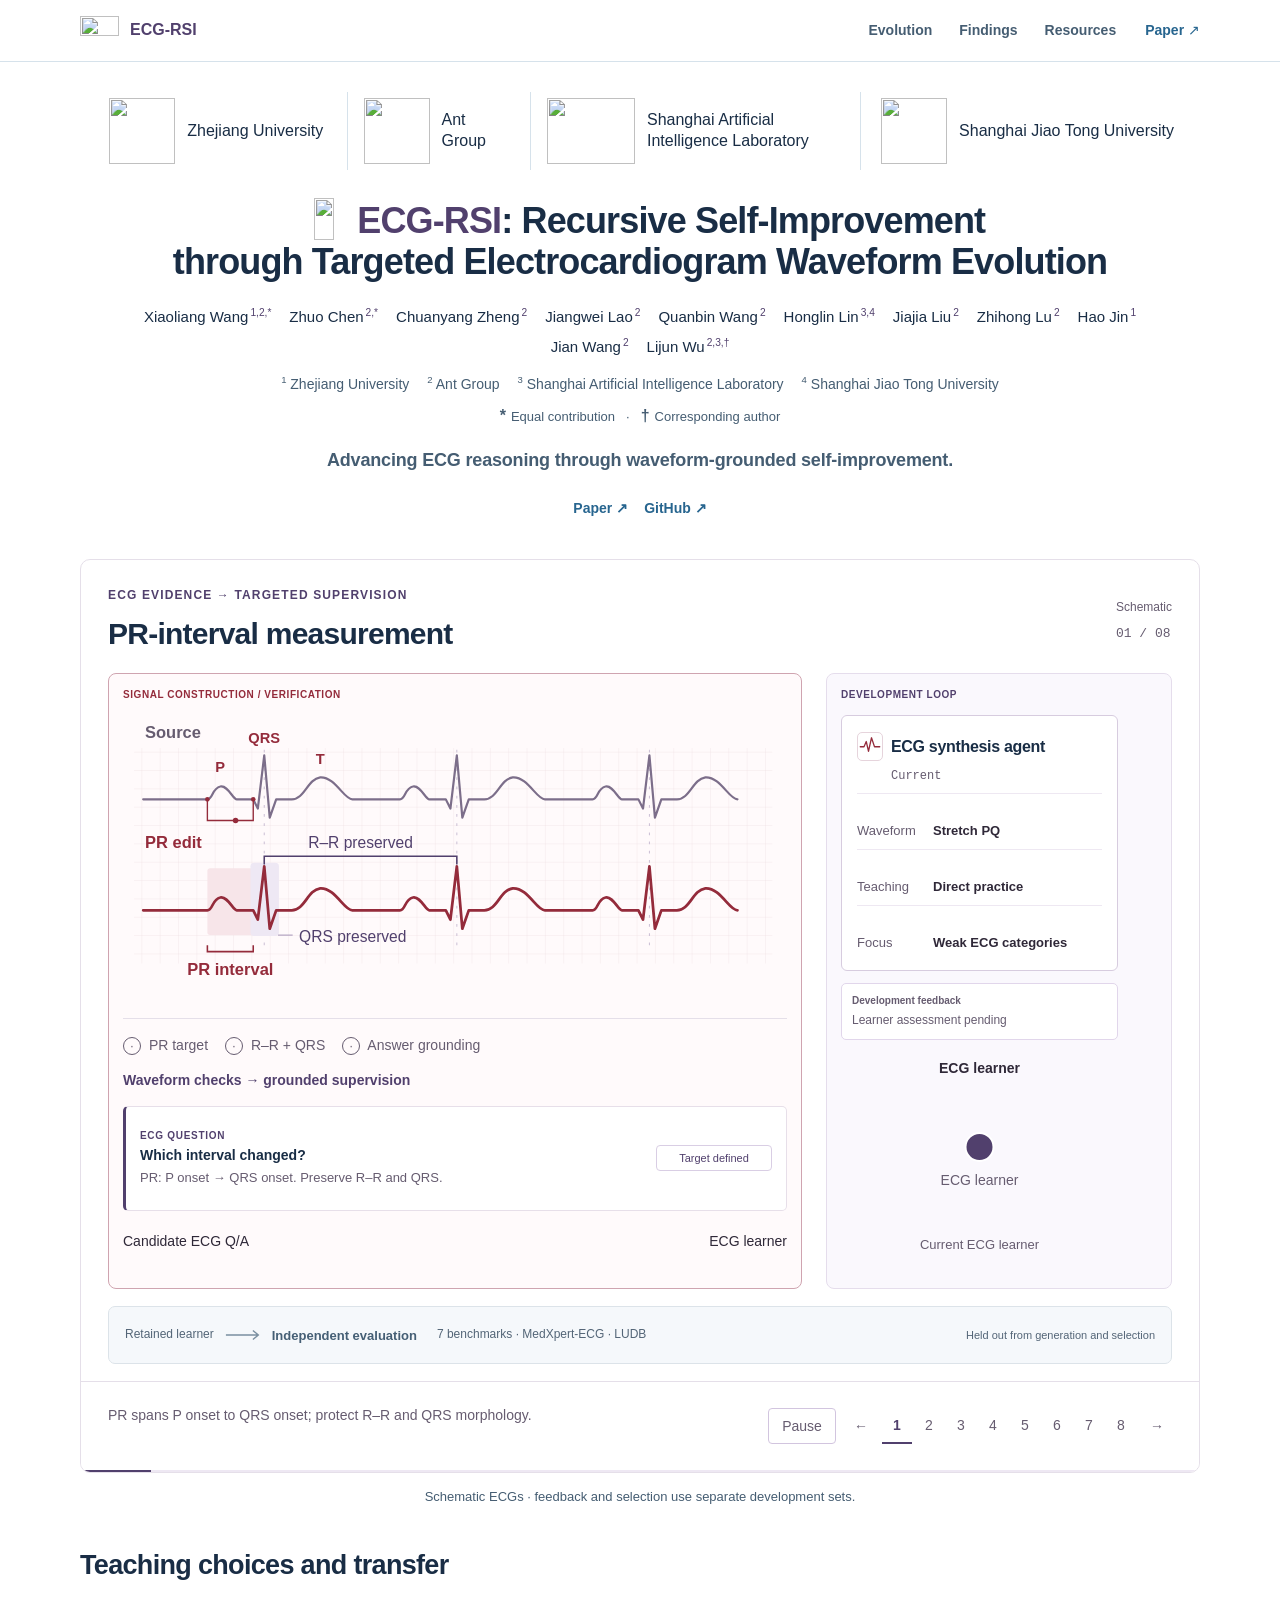
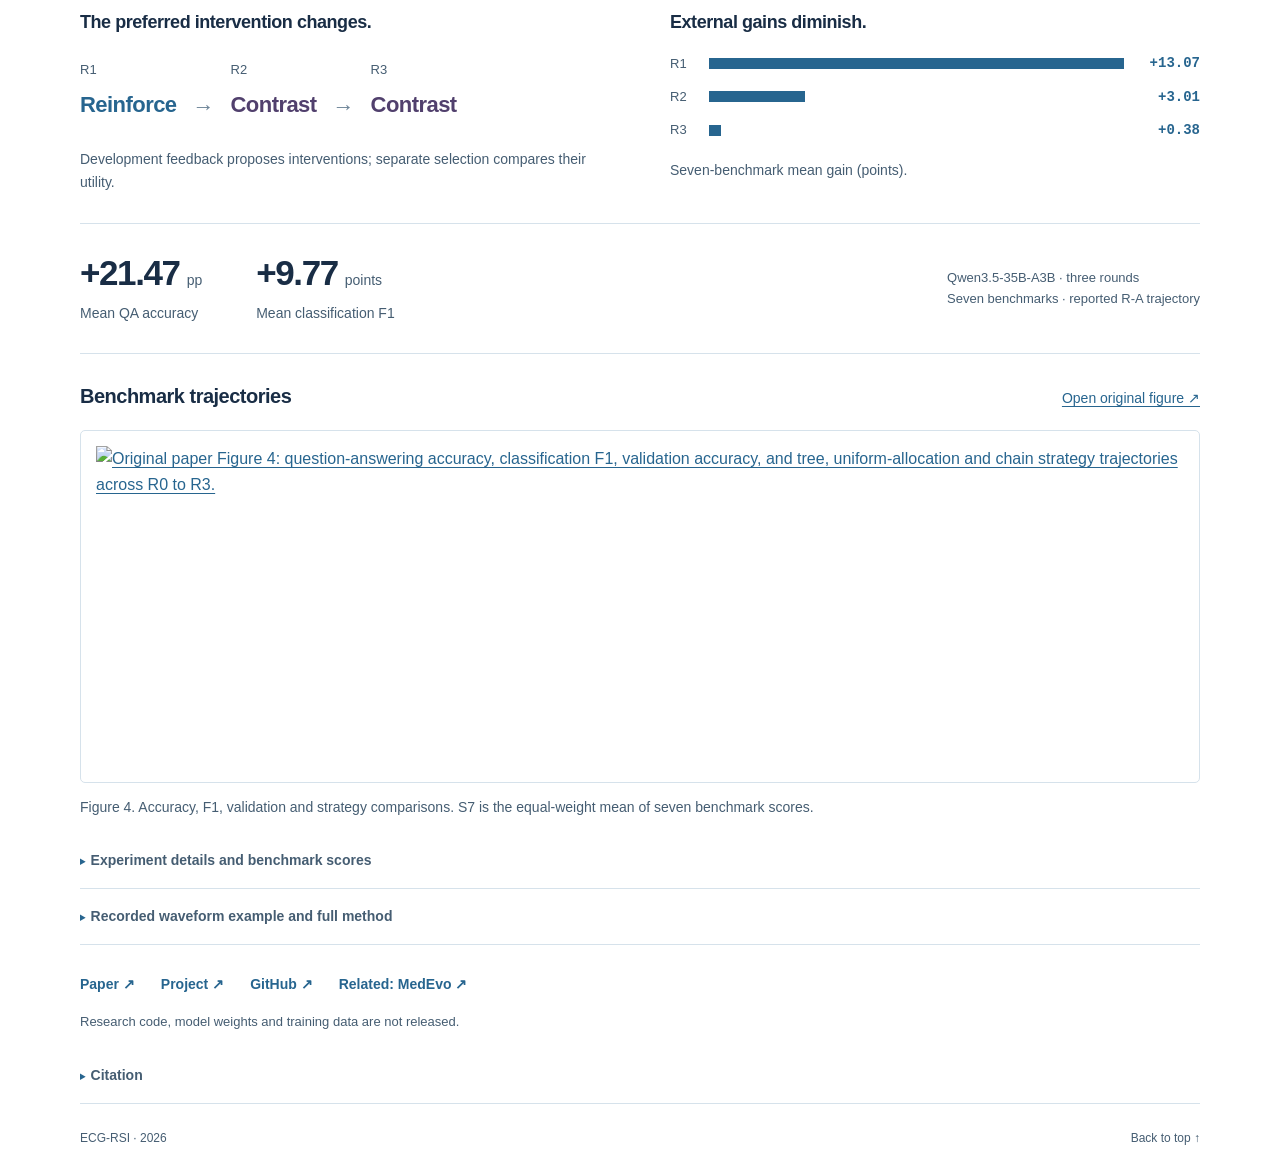
==== commit 92ca118d: "Make the project explanation more concise" ====
--- a/index.html
+++ b/index.html
@@ -169,16 +169,16 @@
 
 
   <section class="container findings-section" id="findings" aria-labelledby="findings-title">
-    <h2 id="findings-title">What changes as the learner improves?</h2>
+    <h2 id="findings-title">Teaching choices and transfer</h2>
     <div class="insights">
       <article class="teaching-insight"><h3>The preferred intervention changes.</h3><div class="teaching-path"><div><span>R1</span><strong>Reinforce</strong></div><i aria-hidden="true">→</i><div><span>R2</span><strong>Contrast</strong></div><i aria-hidden="true">→</i><div><span>R3</span><strong>Contrast</strong></div></div><p>Development feedback proposes interventions; separate selection compares their utility.</p></article>
       <article class="transfer-insight"><h3>External gains diminish.</h3><div class="gain-bars" aria-label="Successive external S7 gains: R1 13.07, R2 3.01, R3 0.38 points"><div><span>R1</span><i style="--gain:100%"></i><strong>+13.07</strong></div><div><span>R2</span><i style="--gain:23.03%"></i><strong>+3.01</strong></div><div><span>R3</span><i style="--gain:2.91%"></i><strong>+0.38</strong></div></div><p>Seven-benchmark mean gain (points).</p></article>
     </div>
     <div class="headline-results"><div><strong>+21.47<span>pp</span></strong><span>Mean QA accuracy</span></div><div><strong>+9.77<span>points</span></strong><span>Mean classification F1</span></div><p>Qwen3.5-35B-A3B · three rounds<br> Seven benchmarks · reported R-A trajectory</p></div>
     <figure class="paper-comparison" id="benchmark-comparison">
-      <div class="comparison-heading"><h3>Compare the benchmark trajectories.</h3><a href="assets/benchmark-comparison.pdf" target="_blank" rel="noopener">Open original figure ↗</a></div>
+      <div class="comparison-heading"><h3>Benchmark trajectories</h3><a href="assets/benchmark-comparison.pdf" target="_blank" rel="noopener">Open original figure ↗</a></div>
       <div class="comparison-scroll" tabindex="0" role="region" aria-label="Figure 4 benchmark comparisons; scroll horizontally on small screens"><a href="assets/benchmark-comparison.pdf" target="_blank" rel="noopener"><img src="assets/benchmark-comparison.png" width="1584" height="467" alt="Original paper Figure 4: question-answering accuracy, classification F1, validation accuracy, and tree, uniform-allocation and chain strategy trajectories across R0 to R3." loading="lazy"></a></div>
-      <figcaption>Paper Fig. 4. Accuracy, F1, validation and strategy comparisons across rounds. S7 is the equal-weight mean of seven benchmark scores. <span class="scroll-hint">Scroll to compare panels.</span></figcaption>
+      <figcaption>Figure 4. Accuracy, F1, validation and strategy comparisons. S7 is the equal-weight mean of seven benchmark scores. <span class="scroll-hint">Scroll to compare panels.</span></figcaption>
     </figure>
     <details class="detail-block" id="experiment-details"><summary>Experiment details and benchmark scores</summary><div class="detail-content"><p>S7 equally weights four accuracy and three classification F1 scores on a 0–100 scale. The main trajectory rises from 30.15 to 46.61. Mean QA accuracy increases from 34.57% to 56.04%; mean F1 increases from 24.27 to 34.03. Gains are computed before rounding.</p><div class="table-scroll" tabindex="0" role="region" aria-label="Round-by-round benchmark table; scroll horizontally on small screens">
           <table><caption>ECG-RSI main trajectory (R-A)</caption><thead><tr><th scope="col">Benchmark</th><th scope="col">Metric</th><th scope="col">R0</th><th scope="col">R1</th><th scope="col">R2</th><th scope="col">R3</th></tr></thead><tbody>
@@ -191,13 +191,13 @@
             <tr><th scope="row">CODE-15%</th><td>F1</td><td>30.20</td><td>38.80</td><td>41.50</td><td>41.00</td></tr>
             <tr class="aggregate"><th scope="row">S7</th><td>Equal-weight mean</td><td>30.15</td><td>43.22</td><td>46.23</td><td>46.61</td></tr>
           </tbody></table>
-        </div><p>Interventions are compared from the same parent on a separate development selection set. External benchmarks remain held out from generation and selection. Source: the paper’s main results and “Round-Wise Branch Selection and Data Composition.” These are observations from the reported setting.</p></div></details>
+        </div><p>Interventions are compared from the same parent on a separate development selection set. External benchmarks remain held out from generation and selection. Source: the paper’s main results and “Round-Wise Branch Selection and Data Composition.”</p></div></details>
     <details class="detail-block" id="method"><summary>Recorded waveform example and full method</summary><div class="detail-content"><p>The appendix PR example requests 300 ms and remeasures 298 ms, with heart rate 74.6 bpm. It lengthens the PQ segment and compensates in the TP segment to preserve the RR interval. These values follow the paper’s automatic measurement convention.</p><figure><a href="assets/case-pr.png" target="_blank" rel="noopener"><img src="assets/case-pr.png" width="1844" height="1060" alt="Recorded PR-prolongation example from the paper" loading="lazy"></a><figcaption>Paper appendix, Case 1. Click to inspect the original and edited ECGs.</figcaption></figure><figure><a href="assets/method.svg" target="_blank" rel="noopener"><img src="assets/method.svg" width="896" height="410" alt="ECG-RSI framework with construction and learner feedback loops" loading="lazy"></a><figcaption>Paper Fig. 1. Construction feedback repairs operators and prompts. Development feedback proposes recipes; a separate development set selects a model from same-parent candidates.</figcaption></figure></div></details>
   </section>
 
   <section class="container resources-section" id="resources" aria-label="Resources">
     <div class="resource-links"><a href="papers/ecg-rsi.pdf">Paper ↗</a><a href="https://pork-pay.github.io/ECG-RSI/">Project ↗</a><a href="https://github.com/pork-pay/ECG-RSI">GitHub ↗</a><a href="https://pork-pay.github.io/MedEvo/">Related: MedEvo ↗</a></div>
-    <p class="availability">Paper and project materials are available. Training/synthesis implementation, model weights and training data are not included.</p>
+    <p class="availability">Research code, model weights and training data are not released.</p>
     <details class="detail-block citation" id="cite"><summary>Citation</summary><div class="detail-content"><button class="copy-button" type="button" data-copy="bibtex">Copy BibTeX</button><pre><code id="bibtex">@misc{wang2026ecgrsi,
   title = {ECG-RSI: Recursive Self-Improvement through Targeted Electrocardiogram Waveform Evolution},
   author = {Wang, Xiaoliang and Chen, Zhuo and Zheng, Chuanyang and Lao, Jiangwei and Wang, Quanbin and Lin, Honglin and Liu, Jiajia and Lu, Zhihong and Jin, Hao and Wang, Jian and Wu, Lijun},
--- a/assets/style.css
+++ b/assets/style.css
@@ -107,11 +107,11 @@
 .agent-heading h3 { font-size: 16px; font-weight: 650; letter-spacing: -.02em; }
 .agent-heading > span:last-child { font: 12px ui-monospace, SFMono-Regular, Consolas, monospace; color: var(--muted); width: 100%; padding-left: 34px; }
 .agent-rules { margin: 0; }
-.agent-rules > div { display: grid; grid-template-columns: 68px 1fr; gap: 8px; min-height: 56px; align-items: center; border-top: 1px solid #eee8f2; }
-.agent-rules dt { font-size: 13px; color: var(--muted); }
-.agent-rules dd { margin: 0; font-size: 13px; line-height: 1.5; min-width: 0; }
-.agent-rules s { color: #857a90; display: block; min-height: 19px; text-decoration-color: #a99bb4; visibility: hidden; }
-.agent-rules strong { color: var(--ink); font-weight: 560; display: block; }
+.agent-rules > div { display: grid; grid-template-columns: 68px minmax(0, 1fr); grid-template-rows: minmax(19px, auto) auto; column-gap: 8px; row-gap: 0; min-height: 56px; align-items: start; align-content: center; border-top: 1px solid #eee8f2; }
+.agent-rules dt { grid-column: 1; grid-row: 2; font-size: 13px; line-height: 1.5; color: var(--muted); }
+.agent-rules dd { display: contents; margin: 0; font-size: 13px; line-height: 1.5; min-width: 0; }
+.agent-rules s { grid-column: 2; grid-row: 1; color: #857a90; display: block; min-height: 19px; text-decoration-color: #a99bb4; visibility: hidden; }
+.agent-rules strong { grid-column: 2; grid-row: 2; color: var(--ink); font-weight: 560; display: block; }
 .agent-rules .changed s { visibility: visible; }
 .agent-rules .changed strong { color: var(--violet); }
 .agent-rules #operator-rule.changed strong { color: var(--ecg-red); }
@@ -120,22 +120,27 @@
 .agent-state.updated { border-color: #a99abe; }
 .feedback-diagnosis { padding: 10px; margin-top: 12px; border: 1px solid #e1d6eb; border-radius: 5px; background: #fff; }
 .feedback-diagnosis > span { display: block; font-size: 10px; font-weight: 600; line-height: 1.3; color: var(--muted); margin-bottom: 5px; }
-.feedback-diagnosis > div { display: flex; align-items: center; flex-wrap: wrap; gap: 5px 7px; font-size: 12px; line-height: 1.45; }
+.diagnosis-body { display: grid; align-items: center; font-size: 12px; line-height: 1.45; }
+.diagnosis-content, .diagnosis-placeholder { grid-area: 1 / 1; }
+.diagnosis-content { display: flex; align-items: center; flex-wrap: wrap; gap: 5px 7px; }
+.diagnosis-placeholder { color: var(--muted); opacity: 0; }
 .feedback-diagnosis strong { font-weight: 550; }
-.feedback-diagnosis > div > span { color: var(--ecg-purple); }
+.diagnosis-content > span { color: var(--ecg-purple); }
 .feedback-diagnosis svg { width: 24px; height: 16px; flex-shrink: 0; }
 .feedback-diagnosis path { fill: none; stroke: #a18cb5; stroke-width: 1.5; }
 .feedback-diagnosis circle { fill: var(--ecg-purple); opacity: 0; }
 .feedback-diagnosis.active { border-color: #a68bbb; background: #f5f0fa; }
 .student-state { position: static; display: flex; align-items: center; justify-content: center; min-height: 163px; padding: 17px 0 0; }
 .student-state > div:first-child { width: 100%; }
-.student-label { text-align: center; font-size: 14px; color: var(--ink); font-weight: 550; }
-.branch-scene { width: 244px; height: 100px; display: block; margin: auto; }
+.student-label { text-align: center; font-size: 14px; color: var(--ink); font-weight: 550; min-height: 24px; }
+.branch-scene { width: 100%; max-width: 280px; height: 154px; display: block; margin: auto; }
 .branch-scene path { fill: none; stroke: #a394b4; stroke-width: 1.6; }
 .parent-dot { fill: var(--ecg-purple); stroke: white; stroke-width: 2; }
 .branch-node { fill: white; stroke: #a394b4; stroke-width: 1.4; }
-.branch-scene text { font: 14px ui-monospace, SFMono-Regular, Consolas, monospace; fill: var(--ink); text-anchor: middle; }
-.branch-labels text { font: 11.5px -apple-system, BlinkMacSystemFont, "Segoe UI", Helvetica, Arial, sans-serif; fill: var(--muted); text-anchor: middle; }
+.branch-scene text { font: 15px ui-monospace, SFMono-Regular, Consolas, monospace; fill: var(--ink); text-anchor: middle; }
+.branch-scene .branch-label { font: 500 16px -apple-system, BlinkMacSystemFont, "Segoe UI", Helvetica, Arial, sans-serif; fill: var(--muted); text-anchor: start; }
+.branch-scene .learner-label { font: 14px -apple-system, BlinkMacSystemFont, "Segoe UI", Helvetica, Arial, sans-serif; fill: var(--muted); }
+.learner-placeholder { opacity: 0; }
 .branch-route.selected { stroke: var(--ecg-purple); stroke-width: 2.2; }
 .branch-packet { fill: var(--ecg-purple); opacity: 0; }
 .branch-node.active { fill: #efe9f5; stroke: var(--violet); stroke-width: 2; }
@@ -301,7 +306,7 @@
   .trace-label { font-size: 27px; }
   .pair-caption { font-size: 27px; }
   .construction-checks { font-size: 12px; gap: 10px 12px; padding: 12px 0 9px; }
-  .construction-checks .feedback-tag { font-size: 13px; }
+  .construction-checks .feedback-tag { font-size: 13px; white-space: normal; min-height: 43px; }
   .construction-checks i { width: 16px; height: 16px; font-size: 11px; margin-right: 3px; }
   .ecg-question { display: block; padding: 11px 12px; min-height: 132px; }
   .ecg-question strong { font-size: 13px; }
@@ -315,14 +320,13 @@
   .agent-heading > span:last-child { font-size: 12px; margin-left: 0; width: 100%; padding-left: 31px; }
   .agent-icon { font-size: 21px; width: 24px; height: 27px; }
   .agent-rules { display: block; }
-  .agent-rules > div { display: grid; grid-template-columns: 61px minmax(0, 1fr); gap: 8px; min-height: 54px; padding-block: 6px; }
+  .agent-rules > div { display: grid; grid-template-columns: 61px minmax(0, 1fr); column-gap: 8px; row-gap: 0; min-height: 54px; padding-block: 6px; }
   .agent-rules dt { font-size: 12px; margin-bottom: 0; }
   .agent-rules dd { font-size: 12px; line-height: 1.5; }
   .agent-rules s { min-height: 18px; }
   .student-state { padding-top: 17px; min-height: 158px; }
   .student-label { font-size: 14px; }
-  .branch-scene { width: 244px; height: 100px; }
-  .branch-labels text { font-size: 13px; }
+  .branch-scene { width: 100%; height: 154px; }
   .student-state #student-status { font-size: 12px; max-width: 280px; margin: auto; }
   .learner-return { top: 62px; width: 47px; height: calc(100% - 109px); }
   .learner-return svg { width: 24px; }
@@ -382,10 +386,12 @@
 @media (max-width: 380px) {
   .container, .nav-wrap { width: calc(100% - 28px); }
   .demo-network, .demo-heading, .demo-footer { padding-inline: 13px; }
-  .demo-heading h2 { font-size: 23px; max-width: 235px; }
+  .demo-heading h2 { font-size: 23px; max-width: 235px; min-height: 85px; }
   .agent-column { padding-right: 47px; }
   .agent-state { padding-inline: 10px; }
   .agent-rules { gap: 7px; }
+  .agent-rules > div { min-height: 85px; }
+  .student-label { min-height: 47px; }
   .learner-return { width: 43px; }
   .learner-return > span { left: 26px; font-size: 12px; }
   .construction-checks { gap: 10px; }
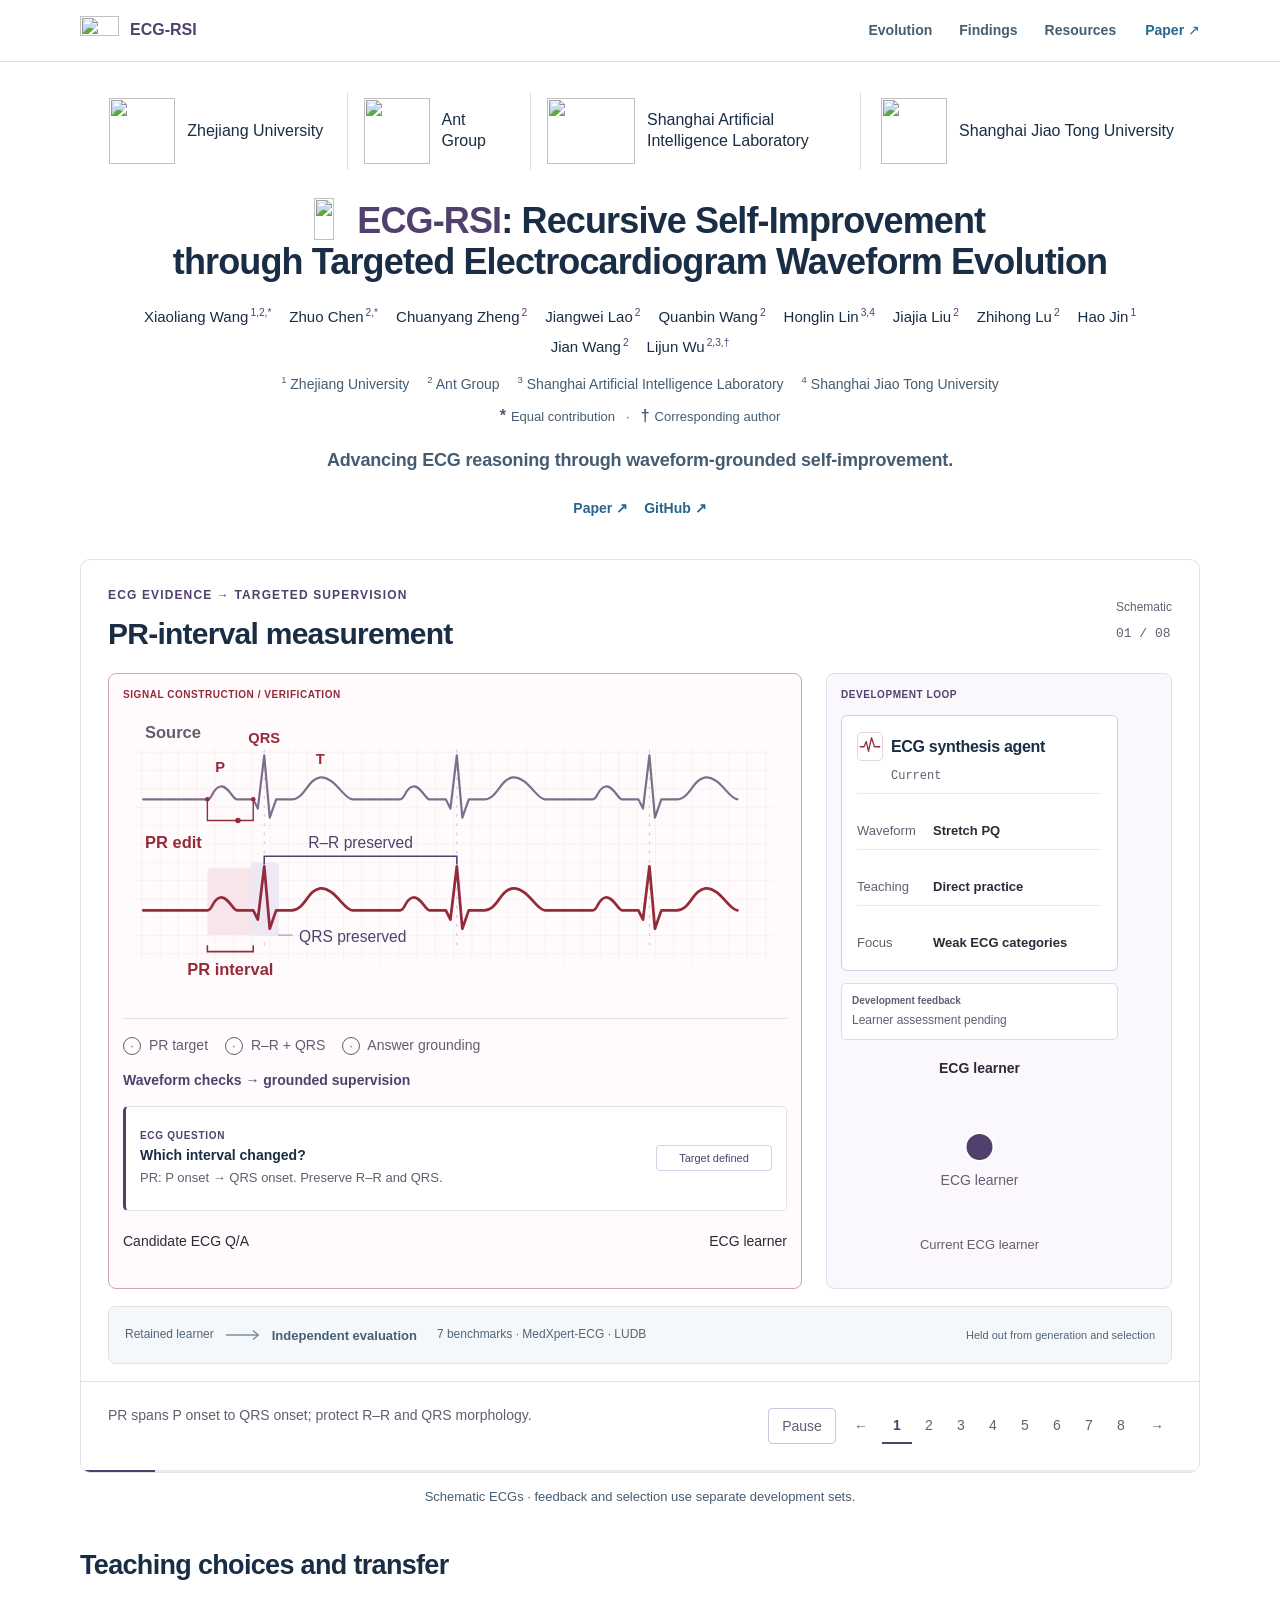
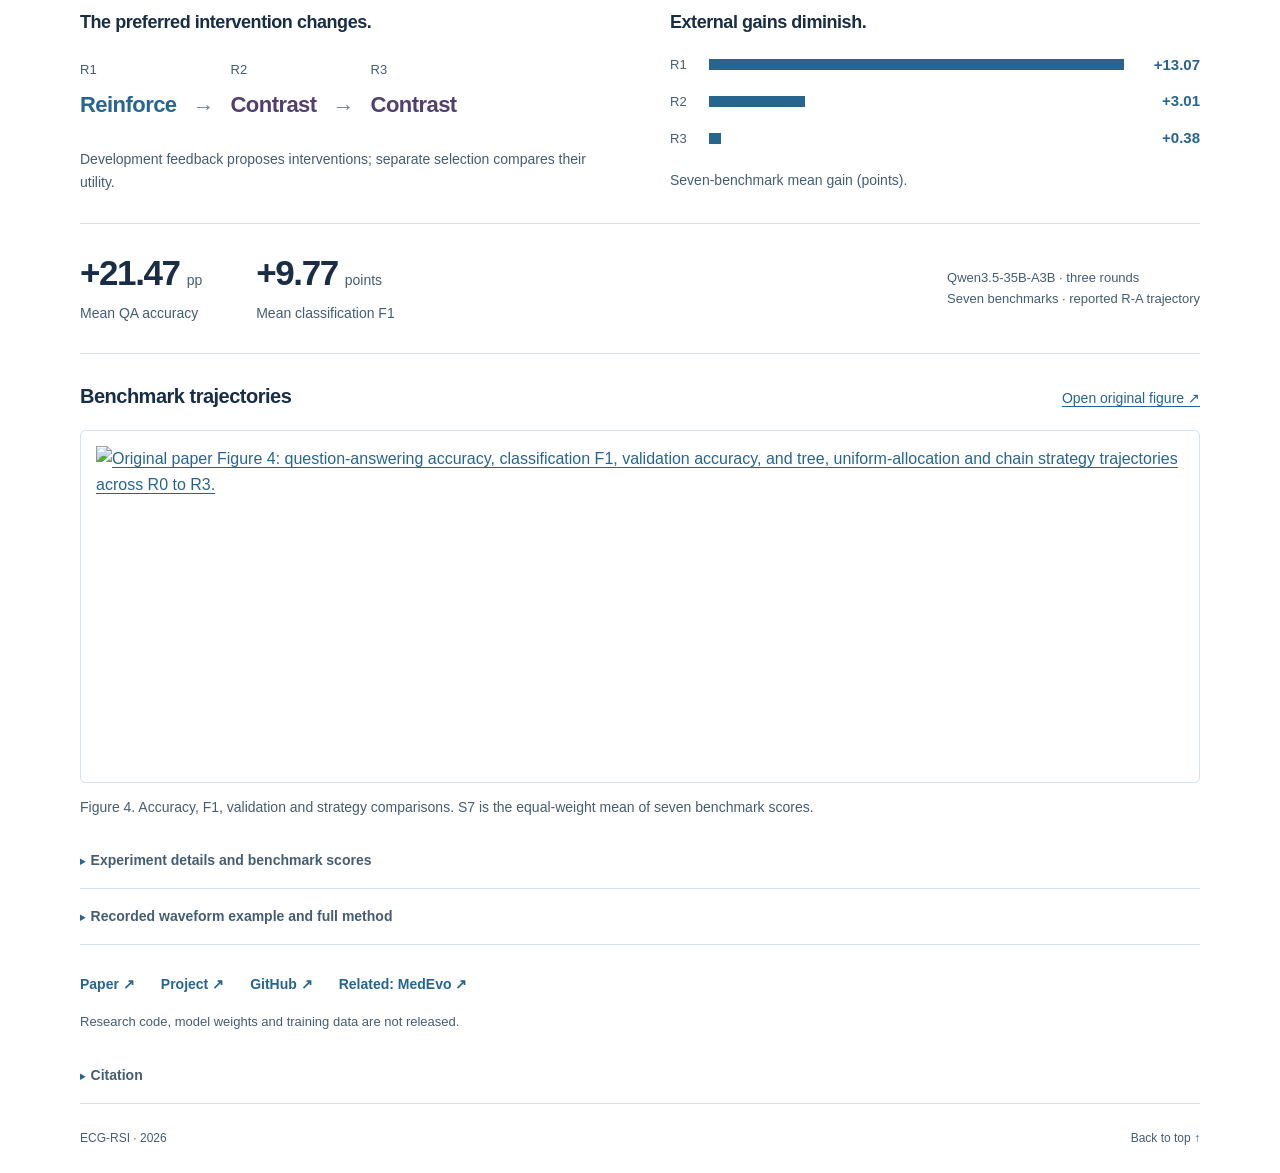
==== commit a7e86ce1: "Improve sharing metadata and clarify exact-match accuracy" ====
--- a/index.html
+++ b/index.html
@@ -11,8 +11,14 @@
   <meta property="og:title" content="ECG-RSI: Recursive Self-Improvement through Targeted Electrocardiogram Waveform Evolution">
   <meta property="og:description" content="Advancing ECG reasoning through waveform-grounded self-improvement.">
   <meta property="og:url" content="https://pork-pay.github.io/ECG-RSI/">
-  <meta property="og:image" content="https://pork-pay.github.io/ECG-RSI/assets/case-pr.png">
+  <meta property="og:image" content="https://pork-pay.github.io/ECG-RSI/assets/social-preview.png">
+  <meta property="og:image:type" content="image/png">
+  <meta property="og:image:width" content="1200">
+  <meta property="og:image:height" content="630">
+  <meta property="og:image:alt" content="ECG-RSI overview: waveform synthesis, evidence checks, learner updates, and development feedback.">
   <meta name="twitter:card" content="summary_large_image">
+  <meta name="twitter:image" content="https://pork-pay.github.io/ECG-RSI/assets/social-preview.png">
+  <meta name="twitter:image:alt" content="ECG-RSI overview: waveform synthesis, evidence checks, learner updates, and development feedback.">
   <meta name="citation_title" content="ECG-RSI: Recursive Self-Improvement through Targeted Electrocardiogram Waveform Evolution">
   <meta name="citation_author" content="Xiaoliang Wang">
   <meta name="citation_author" content="Zhuo Chen">
@@ -185,7 +191,7 @@
             <tr><th scope="row">MMMU-ECG</th><td>Accuracy</td><td>42.00</td><td>48.00</td><td>56.00</td><td>57.50</td></tr>
             <tr><th scope="row">CSN</th><td>Accuracy</td><td>30.91</td><td>61.68</td><td>64.86</td><td>67.23</td></tr>
             <tr><th scope="row">G12EC</th><td>Accuracy</td><td>41.36</td><td>64.61</td><td>66.39</td><td>66.24</td></tr>
-            <tr><th scope="row">ECG-QA</th><td>Accuracy</td><td>23.99</td><td>33.56</td><td>34.55</td><td>33.18</td></tr>
+            <tr><th scope="row">ECG-QA</th><td>Exact-match accuracy</td><td>23.99</td><td>33.56</td><td>34.55</td><td>33.18</td></tr>
             <tr><th scope="row">PTB-XL</th><td>F1</td><td>29.50</td><td>32.90</td><td>36.40</td><td>38.30</td></tr>
             <tr><th scope="row">CPSC2018</th><td>F1</td><td>13.10</td><td>23.00</td><td>23.90</td><td>22.80</td></tr>
             <tr><th scope="row">CODE-15%</th><td>F1</td><td>30.20</td><td>38.80</td><td>41.50</td><td>41.00</td></tr>
--- a/assets/style.css
+++ b/assets/style.css
@@ -110,7 +110,7 @@
 .agent-rules > div { display: grid; grid-template-columns: 68px minmax(0, 1fr); grid-template-rows: minmax(19px, auto) auto; column-gap: 8px; row-gap: 0; min-height: 56px; align-items: start; align-content: center; border-top: 1px solid #eee8f2; }
 .agent-rules dt { grid-column: 1; grid-row: 2; font-size: 13px; line-height: 1.5; color: var(--muted); }
 .agent-rules dd { display: contents; margin: 0; font-size: 13px; line-height: 1.5; min-width: 0; }
-.agent-rules s { grid-column: 2; grid-row: 1; color: #857a90; display: block; min-height: 19px; text-decoration-color: #a99bb4; visibility: hidden; }
+.agent-rules s { grid-column: 2; grid-row: 1; color: #776783; display: block; min-height: 19px; text-decoration-color: #a99bb4; visibility: hidden; }
 .agent-rules strong { grid-column: 2; grid-row: 2; color: var(--ink); font-weight: 560; display: block; }
 .agent-rules .changed s { visibility: visible; }
 .agent-rules .changed strong { color: var(--violet); }
@@ -208,7 +208,7 @@
 .gain-bars { display: grid; gap: 12px; }
 .gain-bars > div { display: grid; grid-template-columns: 27px 1fr 64px; gap: 12px; align-items: center; font-size: 13px; color: var(--muted); }
 .gain-bars i { display: block; background: var(--blue); width: var(--gain); height: 11px; min-width: 3px; }
-.gain-bars strong { font: 14px ui-monospace, SFMono-Regular, Consolas, monospace; font-weight: 600; text-align: right; color: var(--blue); }
+.gain-bars strong { font-family: inherit; font-size: 15px; font-weight: 600; font-variant-numeric: tabular-nums; text-align: right; color: var(--blue); }
 .headline-results { display: flex; align-items: center; gap: 54px; padding: 28px 0; margin: 29px 0 14px; border-block: 1px solid var(--line); }
 .headline-results > div > strong { font-size: 35px; font-weight: 620; letter-spacing: -.04em; color: var(--ink); line-height: 1.2; display: block; }
 .headline-results strong > span { font-size: 14px; font-weight: 400; letter-spacing: 0; margin-left: 7px; color: var(--muted); }
@@ -233,12 +233,14 @@
 .detail-content figure img { display: block; width: 100%; border: 1px solid var(--line); border-radius: 5px; }
 .detail-content figcaption { font-size: 13px; margin-top: 10px; }
 .table-scroll { max-width: 100%; overflow-x: auto; }
-table { width: 100%; min-width: 630px; border-collapse: collapse; font: 13px/1.6 ui-monospace, SFMono-Regular, Consolas, monospace; color: var(--ink); font-variant-numeric: tabular-nums; }
+table { width: 100%; min-width: 630px; border-collapse: collapse; font-family: inherit; font-size: 14px; line-height: 1.6; color: var(--ink); font-variant-numeric: tabular-nums; }
 caption { font-family: -apple-system, BlinkMacSystemFont, "Segoe UI", sans-serif; text-align: left; margin-bottom: 12px; }
 th, td { padding: 10px 14px; border-bottom: 1px solid var(--line); text-align: right; font-weight: 400; }
 th:first-child, td:nth-child(2), th:nth-child(2) { text-align: left; }
 thead { background: var(--ivory); color: var(--muted); }
+thead th { font-weight: 600; }
 .aggregate { background: #edf4fb; color: var(--blue); }
+.aggregate > * { font-weight: 600; }
 .resources-section { padding-top: 28px; }
 .resource-links { display: flex; align-items: center; flex-wrap: wrap; gap: 12px 26px; }
 .resource-links a { font-size: 14px; font-weight: 600; text-decoration: none; }
@@ -256,7 +258,7 @@
   .agent-state { padding-inline: 12px; }
   .agent-rules > div { grid-template-columns: 61px 1fr; gap: 7px; }
   .agent-heading h3 { font-size: 15px; }
-  .agent-rules dd { font-size: 12px; }
+  .agent-rules dd { font-size: 13px; }
   .demo-heading h2 { font-size: 28px; }
   .insights { gap: 36px; }
 }
@@ -395,8 +397,10 @@
   .learner-return { width: 43px; }
   .learner-return > span { left: 26px; font-size: 12px; }
   .construction-checks { gap: 10px; }
-  .teaching-path { gap: 11px; }
-  .teaching-path strong { font-size: 19px; }
+  .insights > article { min-width: 0; }
+  .teaching-path { gap: 8px; }
+  .teaching-path > div { min-width: 0; flex: 1; }
+  .teaching-path strong, .teaching-path i { font-size: 18px; }
   .demo-controls { gap: 4px; }
   .step-buttons button { width: 25px; min-width: 25px; }
 }
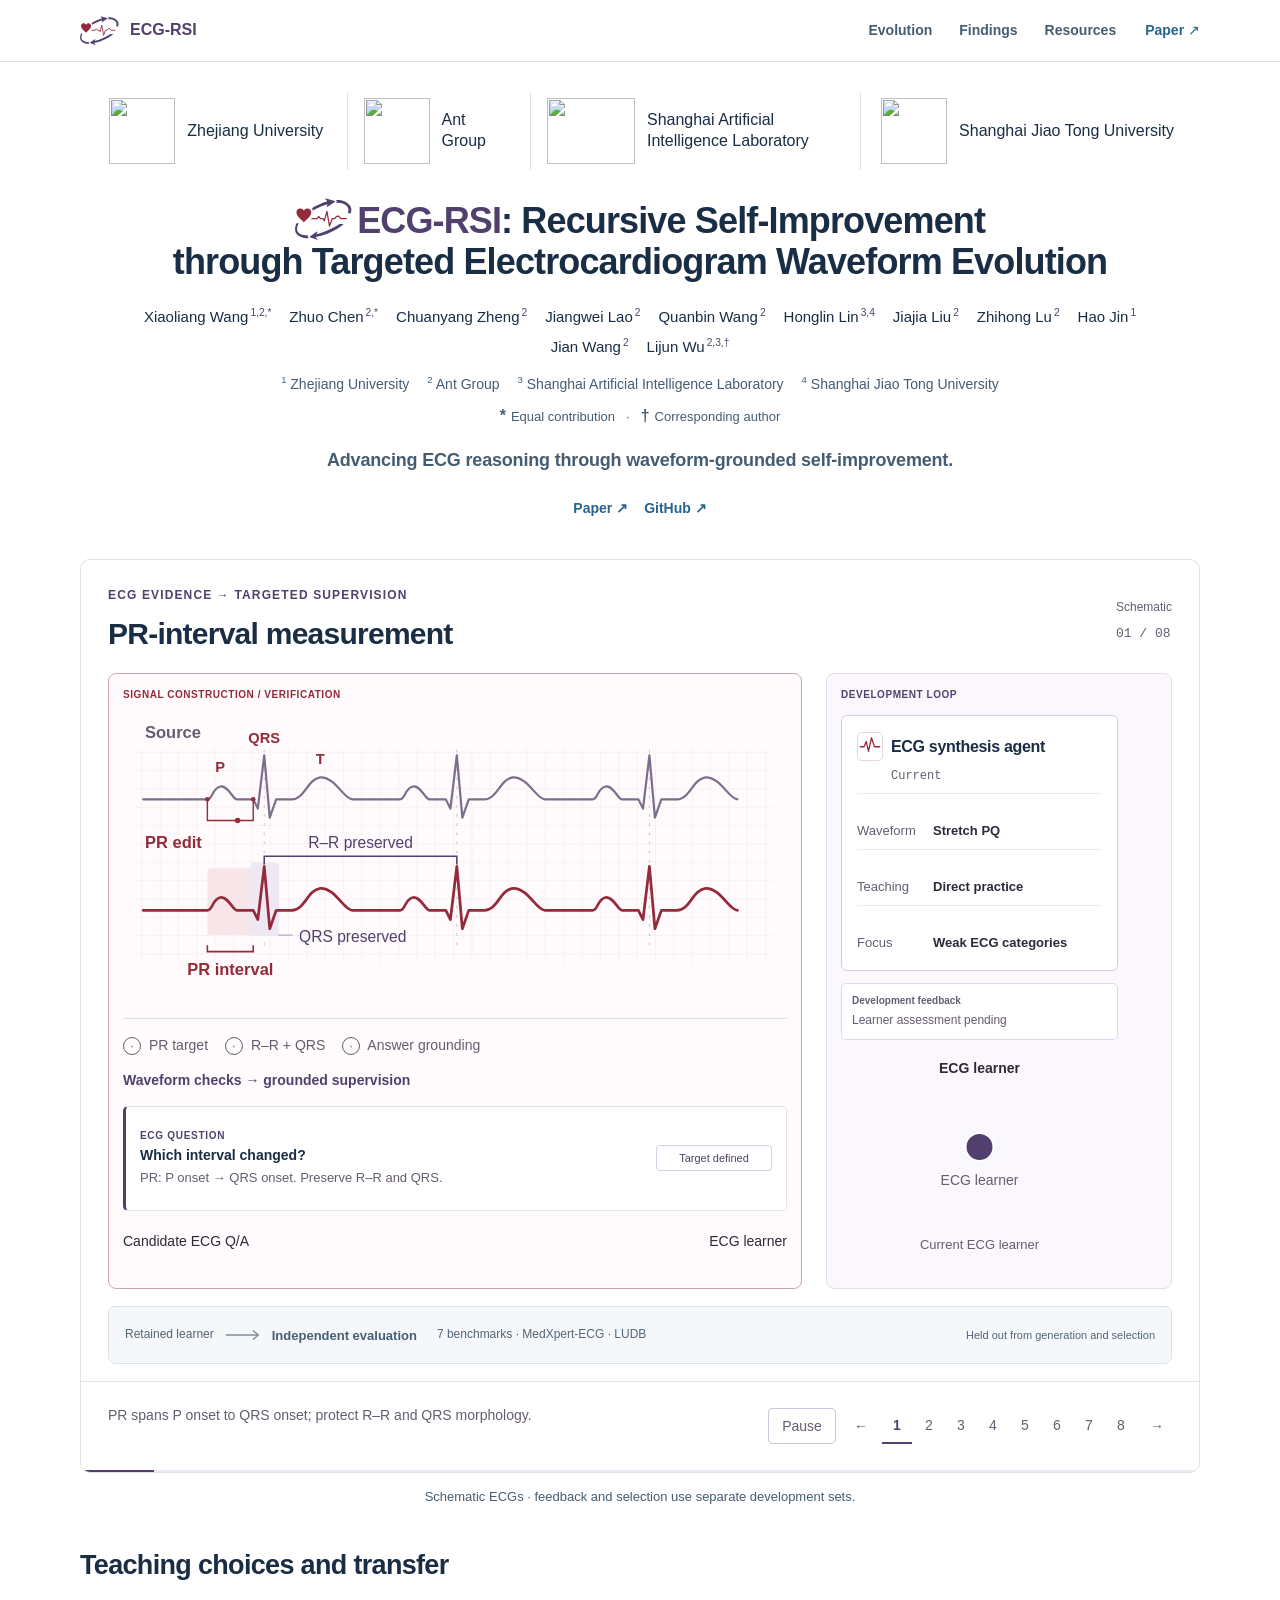
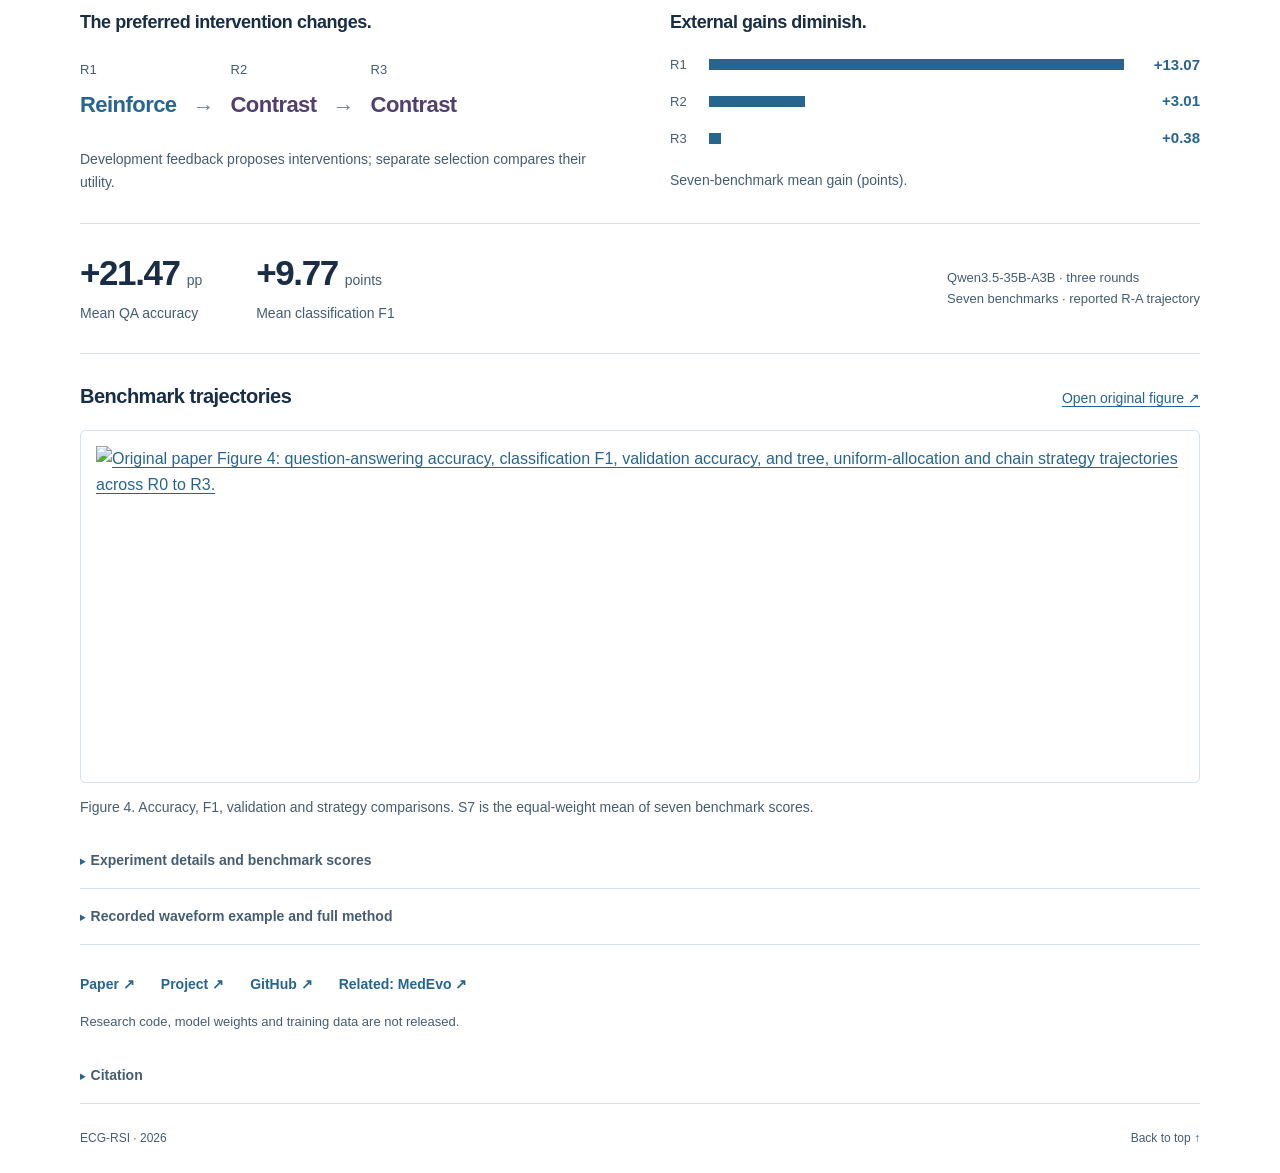
==== commit ac44174c: "Use the official arXiv PDF and bibliographic metadata Synchronize project-page paper links and citat" ====
--- a/index.html
+++ b/index.html
@@ -31,7 +31,10 @@
   <meta name="citation_author" content="Hao Jin">
   <meta name="citation_author" content="Jian Wang">
   <meta name="citation_author" content="Lijun Wu">
-  <meta name="citation_pdf_url" content="https://pork-pay.github.io/ECG-RSI/papers/ecg-rsi.pdf">
+  <meta name="citation_pdf_url" content="https://arxiv.org/pdf/2610.17718">
+  <meta name="citation_publication_date" content="2026/10/13">
+  <meta name="citation_arxiv_id" content="2610.17718">
+  <meta name="citation_doi" content="10.48550/arXiv.2610.17718">
   <link rel="icon" href="assets/favicon.svg" type="image/svg+xml">
   <link rel="alternate icon" href="assets/favicon.ico">
   <link rel="apple-touch-icon" href="assets/apple-touch-icon.png">
@@ -43,7 +46,7 @@
 <header class="site-header"><nav class="nav-wrap" aria-label="Main navigation">
   <a class="project-brand" href="#top"><img src="assets/ecg-rsi-mark.svg" alt="" width="71" height="52"><span>ECG-RSI</span></a>
   <div class="nav-links"><a href="#evolution">Evolution</a><a href="#findings">Findings</a><a href="#resources">Resources</a></div>
-  <a class="nav-paper" href="papers/ecg-rsi.pdf">Paper ↗</a>
+  <a class="nav-paper" href="https://arxiv.org/pdf/2610.17718">Paper ↗</a>
 </nav></header>
 <main id="main">
   <section class="hero container" id="top" aria-labelledby="paper-title">
@@ -75,7 +78,7 @@
     <p class="author-note"><span class="note-entry"><b class="note-symbol">*</b> Equal contribution</span><span class="note-divider" aria-hidden="true">·</span><span class="note-entry"><b class="note-symbol">†</b> Corresponding author</span></p>
   </section>
     <p class="hero-idea">Advancing ECG reasoning through waveform-grounded self-improvement.</p>
-    <div class="hero-links"><a href="papers/ecg-rsi.pdf">Paper ↗</a><a href="https://github.com/pork-pay/ECG-RSI">GitHub ↗</a></div>
+    <div class="hero-links"><a href="https://arxiv.org/pdf/2610.17718">Paper ↗</a><a href="https://github.com/pork-pay/ECG-RSI">GitHub ↗</a></div>
   </section>
 
   <section class="container evolution-section" id="evolution" aria-label="Animated ECG-RSI mechanism">
@@ -202,13 +205,17 @@
   </section>
 
   <section class="container resources-section" id="resources" aria-label="Resources">
-    <div class="resource-links"><a href="papers/ecg-rsi.pdf">Paper ↗</a><a href="https://pork-pay.github.io/ECG-RSI/">Project ↗</a><a href="https://github.com/pork-pay/ECG-RSI">GitHub ↗</a><a href="https://pork-pay.github.io/MedEvo/">Related: MedEvo ↗</a></div>
+    <div class="resource-links"><a href="https://arxiv.org/pdf/2610.17718">Paper ↗</a><a href="https://pork-pay.github.io/ECG-RSI/">Project ↗</a><a href="https://github.com/pork-pay/ECG-RSI">GitHub ↗</a><a href="https://pork-pay.github.io/MedEvo/">Related: MedEvo ↗</a></div>
     <p class="availability">Research code, model weights and training data are not released.</p>
     <details class="detail-block citation" id="cite"><summary>Citation</summary><div class="detail-content"><button class="copy-button" type="button" data-copy="bibtex">Copy BibTeX</button><pre><code id="bibtex">@misc{wang2026ecgrsi,
-  title = {ECG-RSI: Recursive Self-Improvement through Targeted Electrocardiogram Waveform Evolution},
+  title = {{ECG-RSI}: Recursive Self-Improvement through Targeted Electrocardiogram Waveform Evolution},
   author = {Wang, Xiaoliang and Chen, Zhuo and Zheng, Chuanyang and Lao, Jiangwei and Wang, Quanbin and Lin, Honglin and Liu, Jiajia and Lu, Zhihong and Jin, Hao and Wang, Jian and Wu, Lijun},
   year = {2026},
-  url = {https://pork-pay.github.io/ECG-RSI/}
+  eprint = {2610.17718},
+  archivePrefix = {arXiv},
+  primaryClass = {cs.AI},
+  doi = {10.48550/arXiv.2610.17718},
+  url = {https://arxiv.org/abs/2610.17718}
 }</code></pre><p id="copy-status" role="status" aria-live="polite"></p></div></details>
   </section>
 </main>
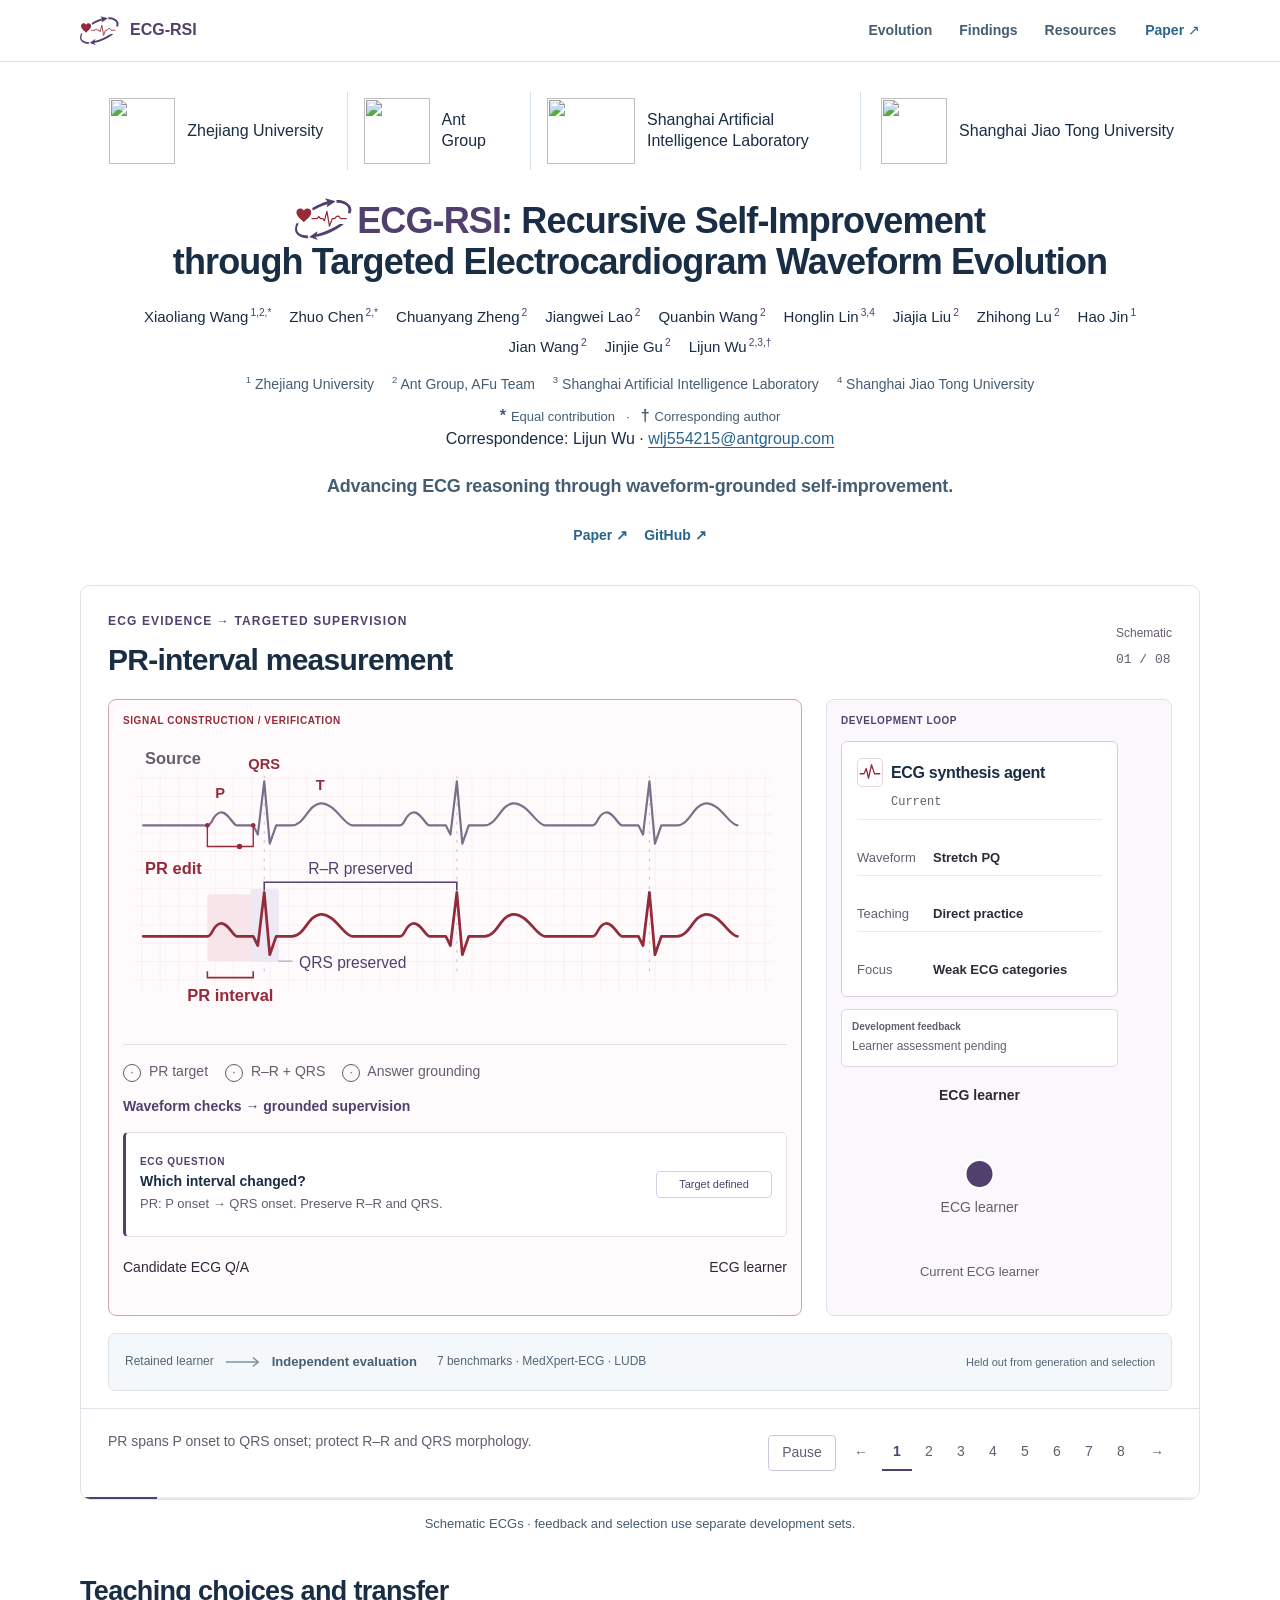
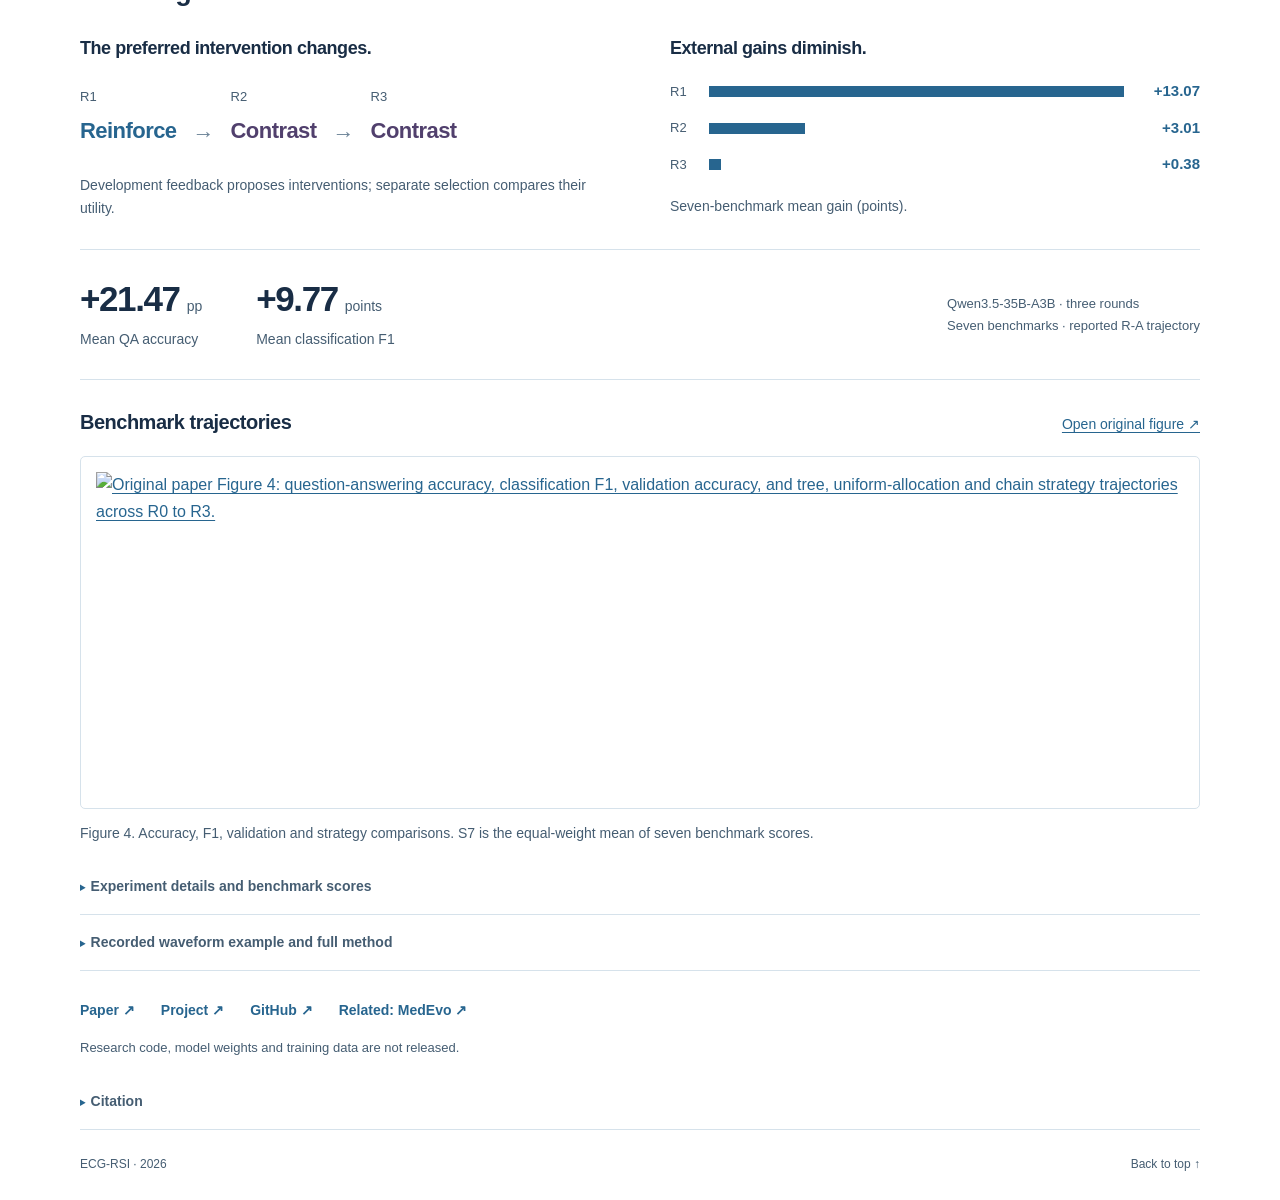
==== commit 674fc86a: "Update authors and arXiv citations Add Jinjie Gu before Lijun Wu, synchronize the citation author li" ====
--- a/index.html
+++ b/index.html
@@ -30,6 +30,7 @@
   <meta name="citation_author" content="Zhihong Lu">
   <meta name="citation_author" content="Hao Jin">
   <meta name="citation_author" content="Jian Wang">
+  <meta name="citation_author" content="Jinjie Gu">
   <meta name="citation_author" content="Lijun Wu">
   <meta name="citation_pdf_url" content="https://arxiv.org/pdf/2610.17718">
   <meta name="citation_publication_date" content="2026/10/13">
@@ -69,13 +70,15 @@
       <span><a href="https://openreview.net/profile?id=~Zhihong_Lu2">Zhihong Lu</a><sup>2</sup></span>
       <span><a href="https://openreview.net/profile?id=~Hao_Jin4">Hao Jin</a><sup>1</sup></span>
       <span><a href="https://openreview.net/profile?id=~Jian_Wang25">Jian Wang</a><sup>2</sup></span>
+      <span>Jinjie Gu<sup>2</sup></span>
       <span><a href="https://openreview.net/profile?id=~Lijun_Wu1">Lijun Wu</a><sup>2,3,†</sup></span>
     </div>
     <ol class="affiliations" aria-label="Author affiliations">
-      <li><span><sup>1</sup> Zhejiang University</span></li><li><span><sup>2</sup> Ant Group</span></li>
+      <li><span><sup>1</sup> Zhejiang University</span></li><li><span><sup>2</sup> Ant Group, AFu Team</span></li>
       <li><span><sup>3</sup> Shanghai Artificial Intelligence Laboratory</span></li><li><span><sup>4</sup> Shanghai Jiao Tong University</span></li>
     </ol>
     <p class="author-note"><span class="note-entry"><b class="note-symbol">*</b> Equal contribution</span><span class="note-divider" aria-hidden="true">·</span><span class="note-entry"><b class="note-symbol">†</b> Corresponding author</span></p>
+  <p class="correspondence">Correspondence: Lijun Wu · <a href="mailto:wlj554215@antgroup.com">wlj554215@antgroup.com</a></p>
   </section>
     <p class="hero-idea">Advancing ECG reasoning through waveform-grounded self-improvement.</p>
     <div class="hero-links"><a href="https://arxiv.org/pdf/2610.17718">Paper ↗</a><a href="https://github.com/pork-pay/ECG-RSI">GitHub ↗</a></div>
@@ -209,7 +212,7 @@
     <p class="availability">Research code, model weights and training data are not released.</p>
     <details class="detail-block citation" id="cite"><summary>Citation</summary><div class="detail-content"><button class="copy-button" type="button" data-copy="bibtex">Copy BibTeX</button><pre><code id="bibtex">@misc{wang2026ecgrsi,
   title = {{ECG-RSI}: Recursive Self-Improvement through Targeted Electrocardiogram Waveform Evolution},
-  author = {Wang, Xiaoliang and Chen, Zhuo and Zheng, Chuanyang and Lao, Jiangwei and Wang, Quanbin and Lin, Honglin and Liu, Jiajia and Lu, Zhihong and Jin, Hao and Wang, Jian and Wu, Lijun},
+  author = {Wang, Xiaoliang and Chen, Zhuo and Zheng, Chuanyang and Lao, Jiangwei and Wang, Quanbin and Lin, Honglin and Liu, Jiajia and Lu, Zhihong and Jin, Hao and Wang, Jian and Gu, Jinjie and Wu, Lijun},
   year = {2026},
   eprint = {2610.17718},
   archivePrefix = {arXiv},
